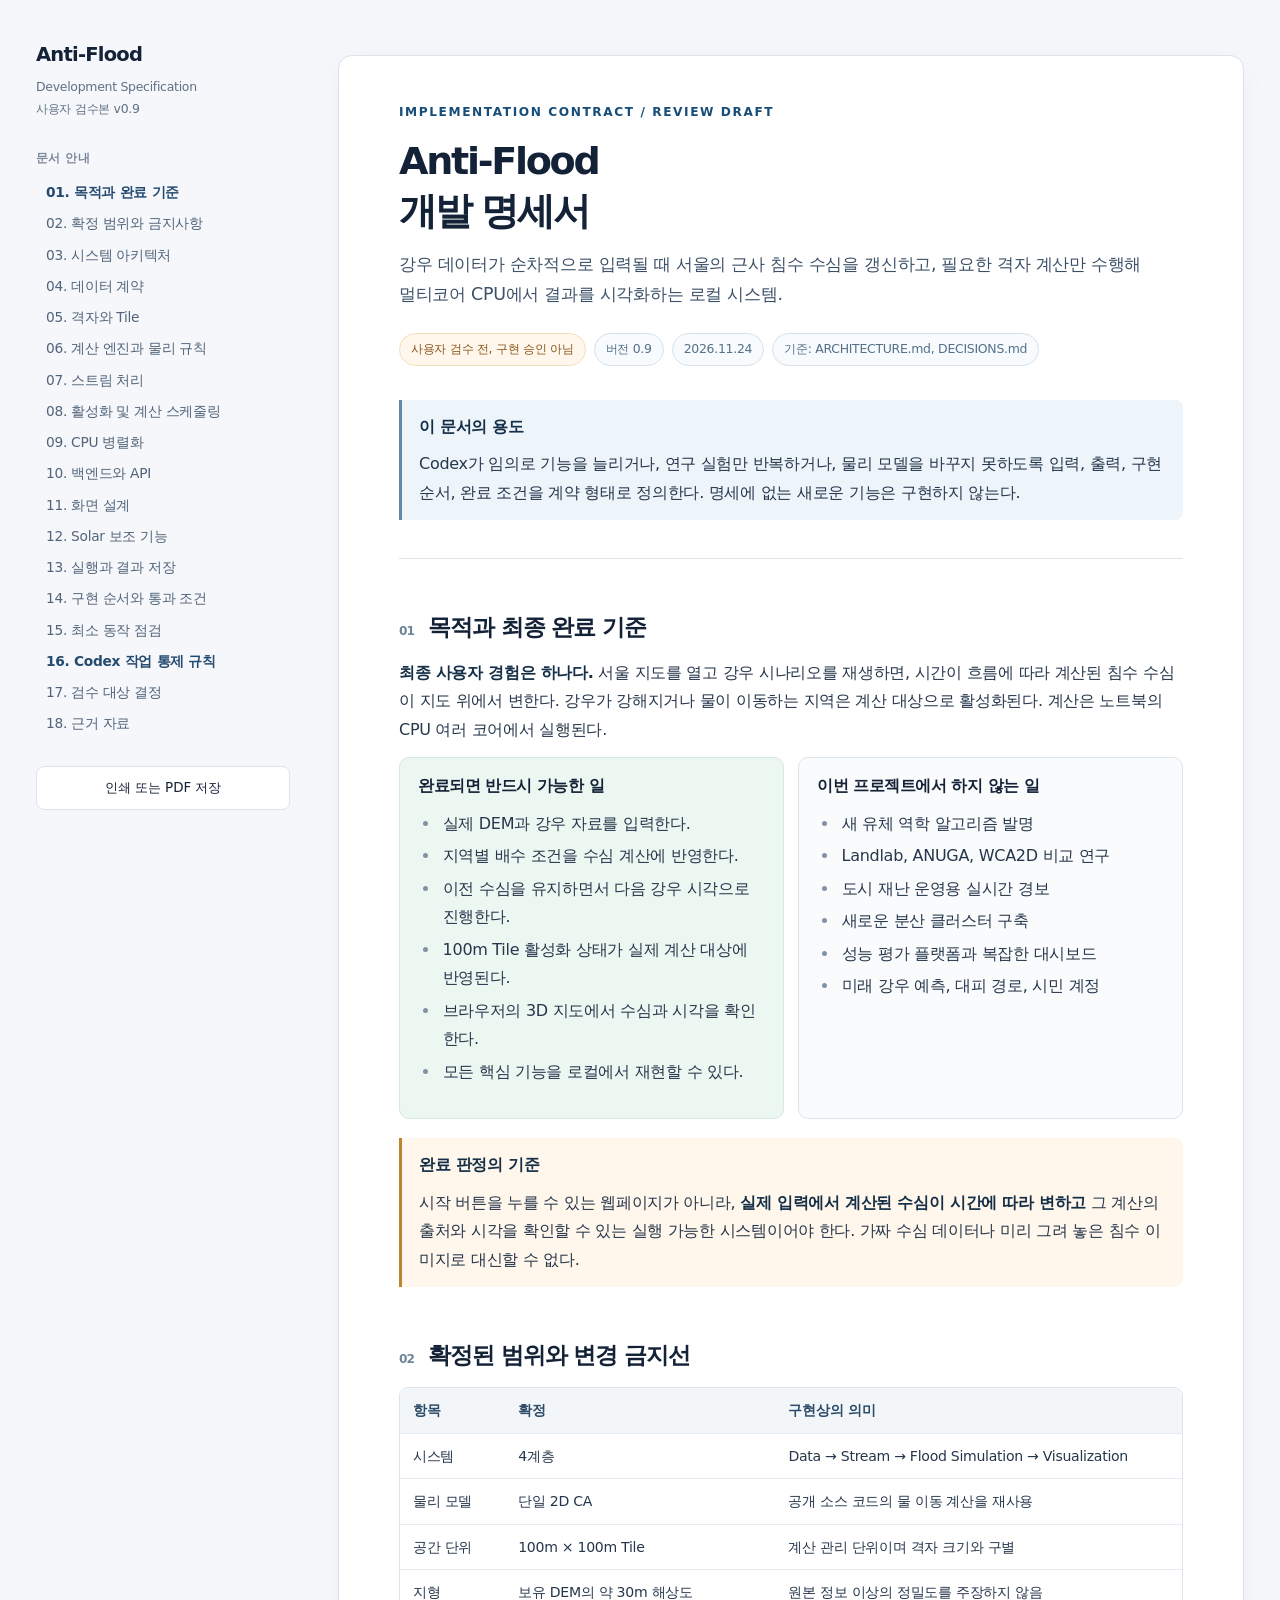
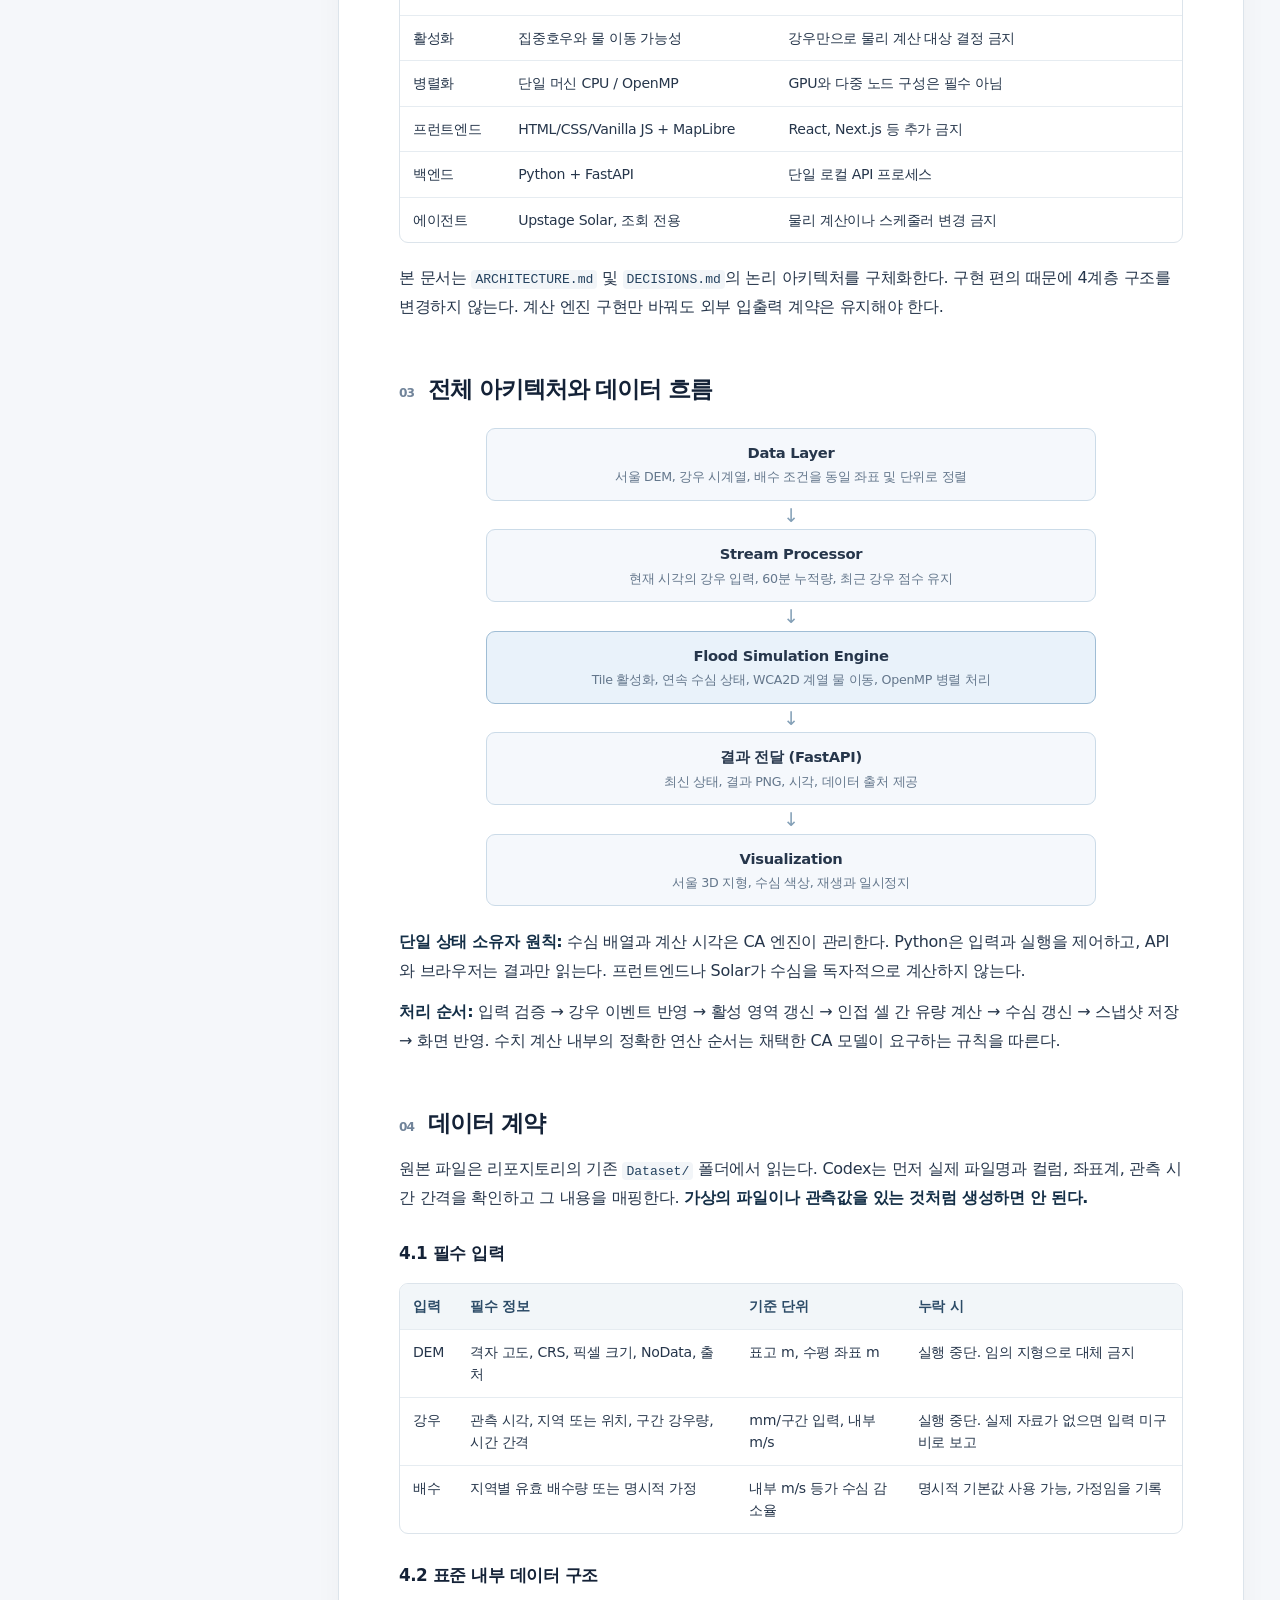
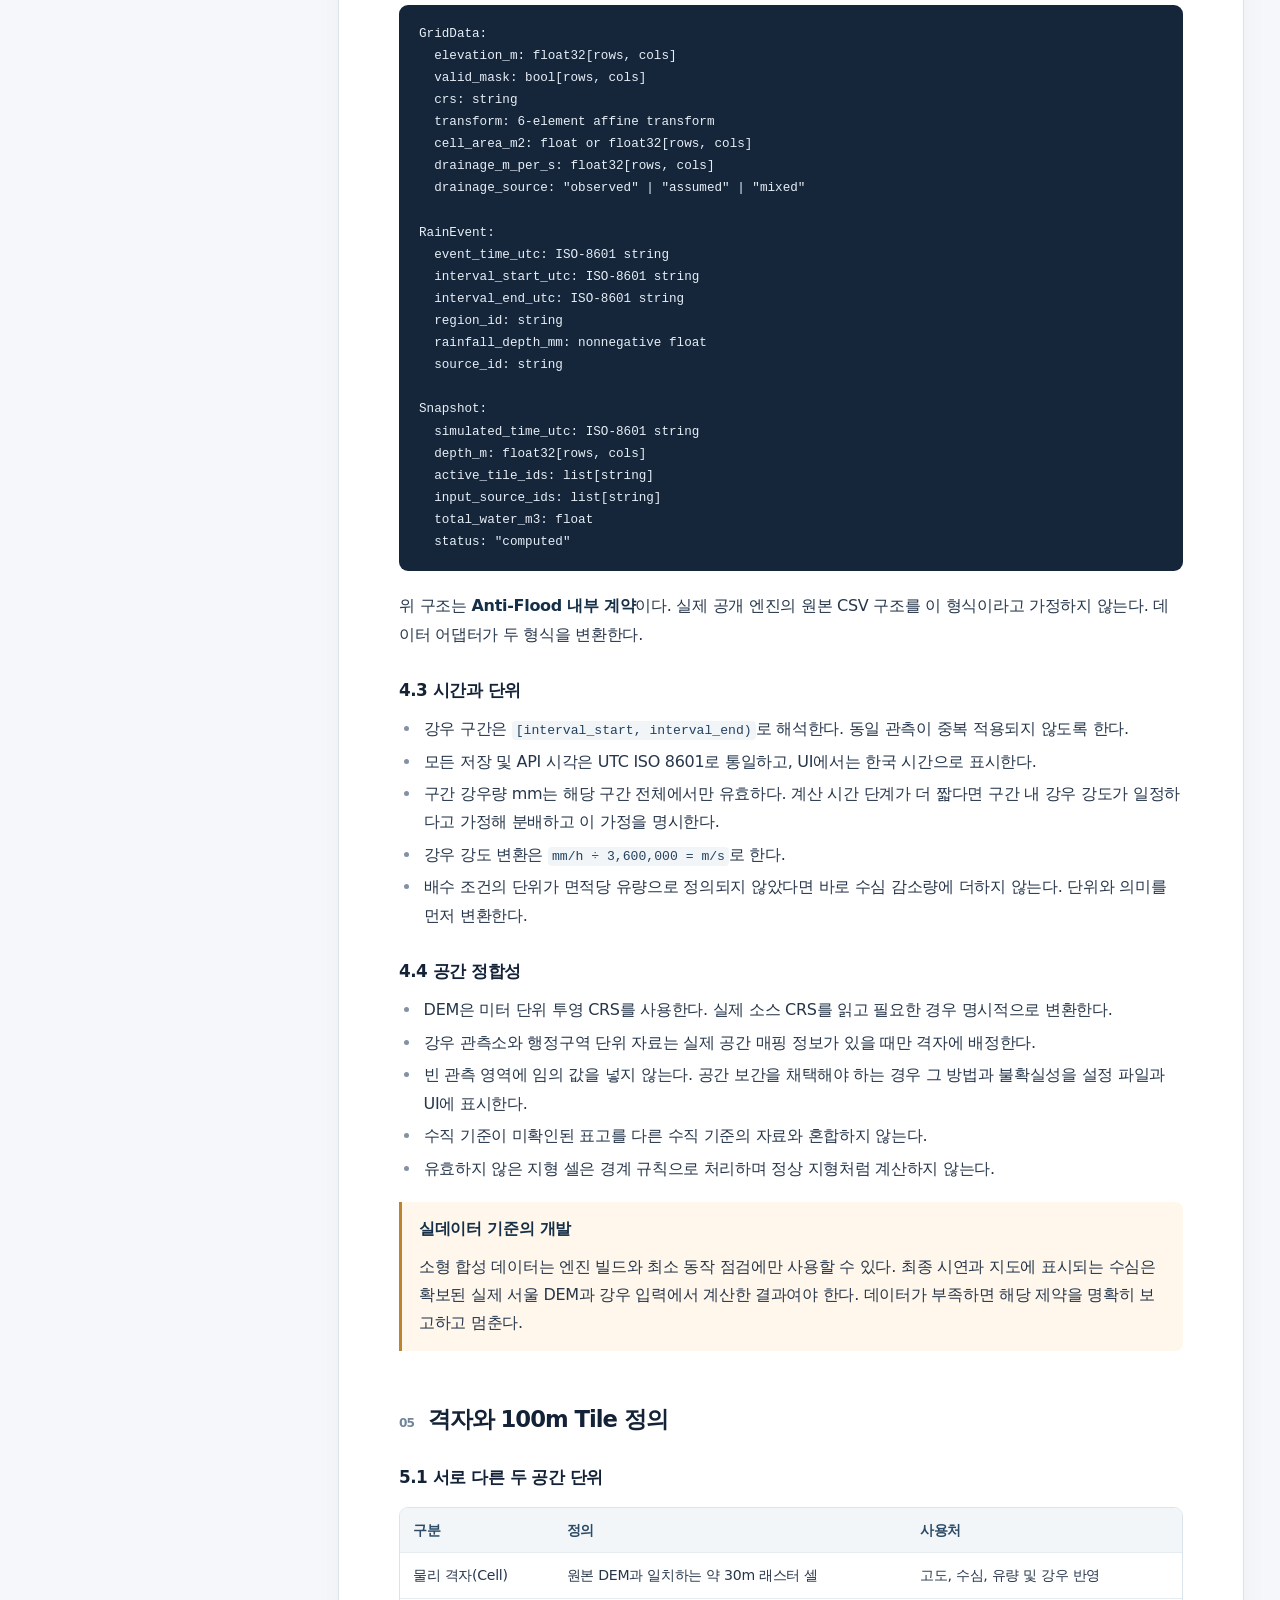
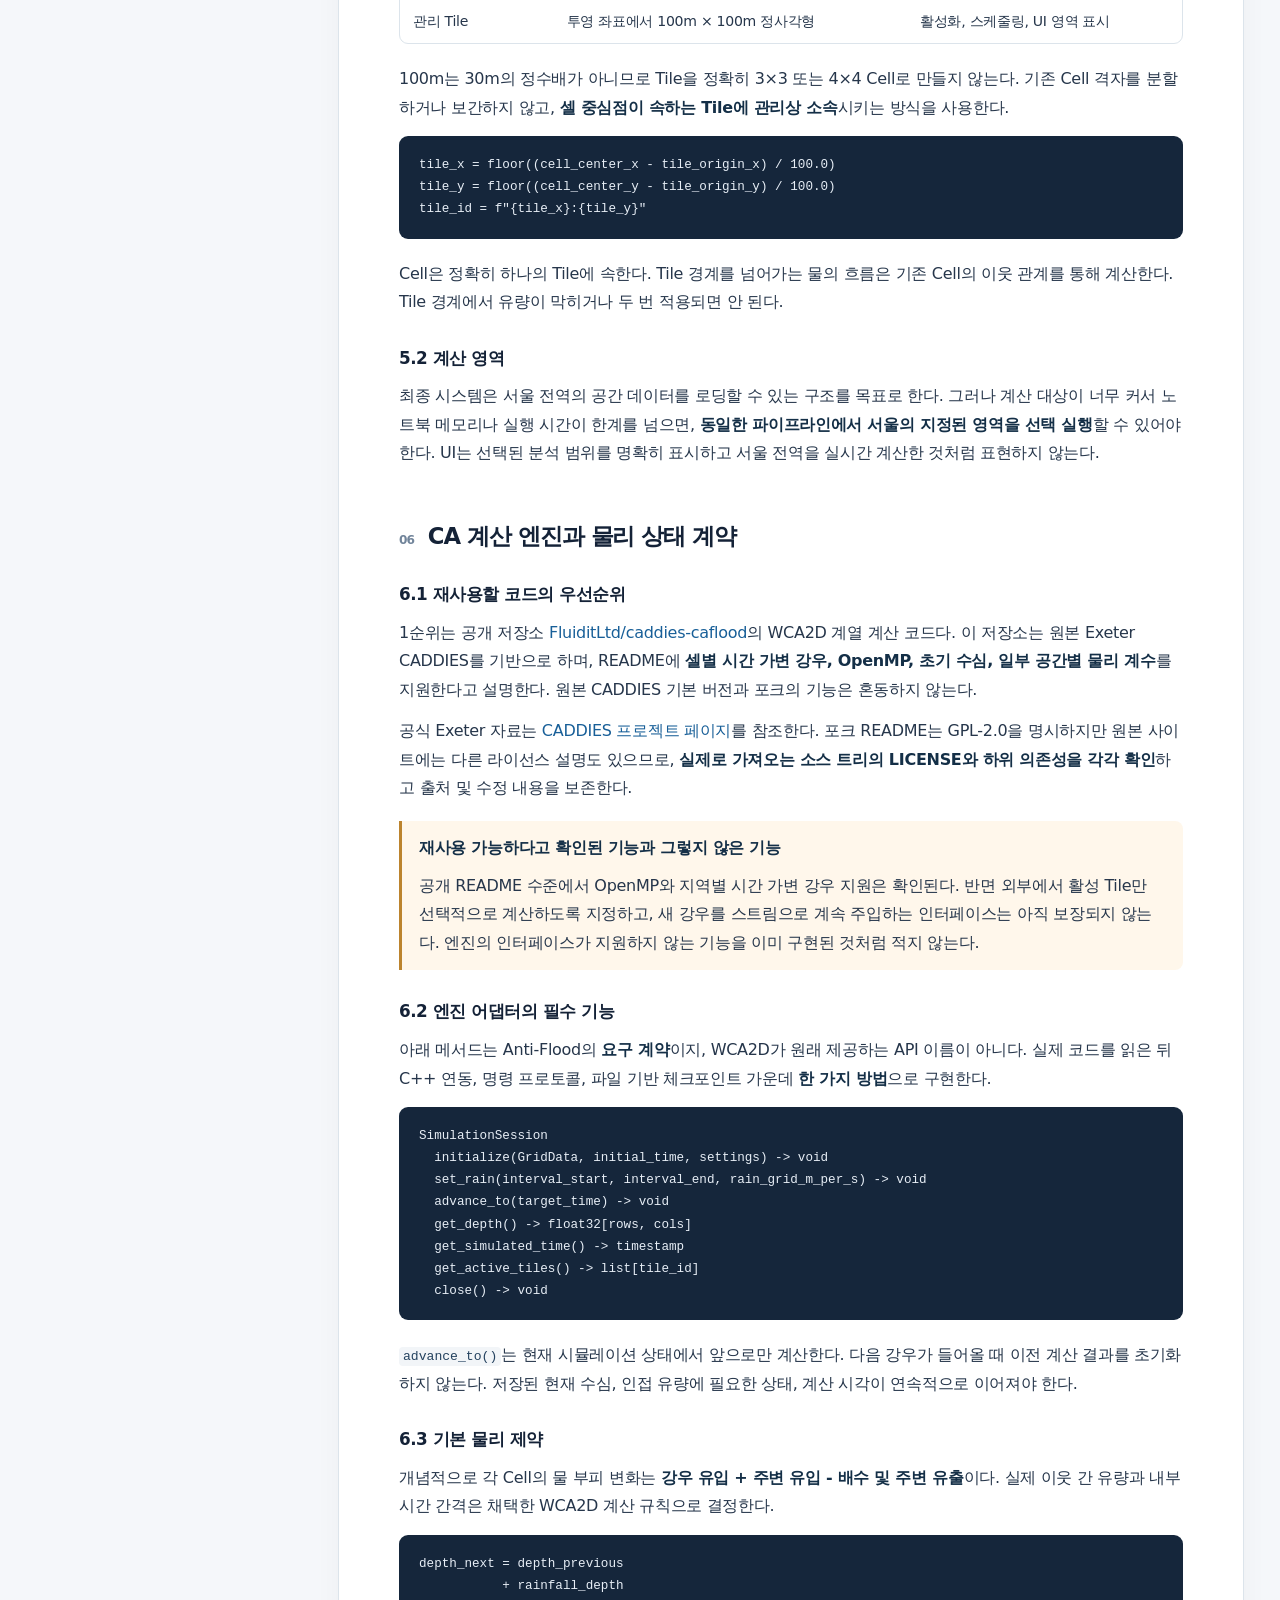
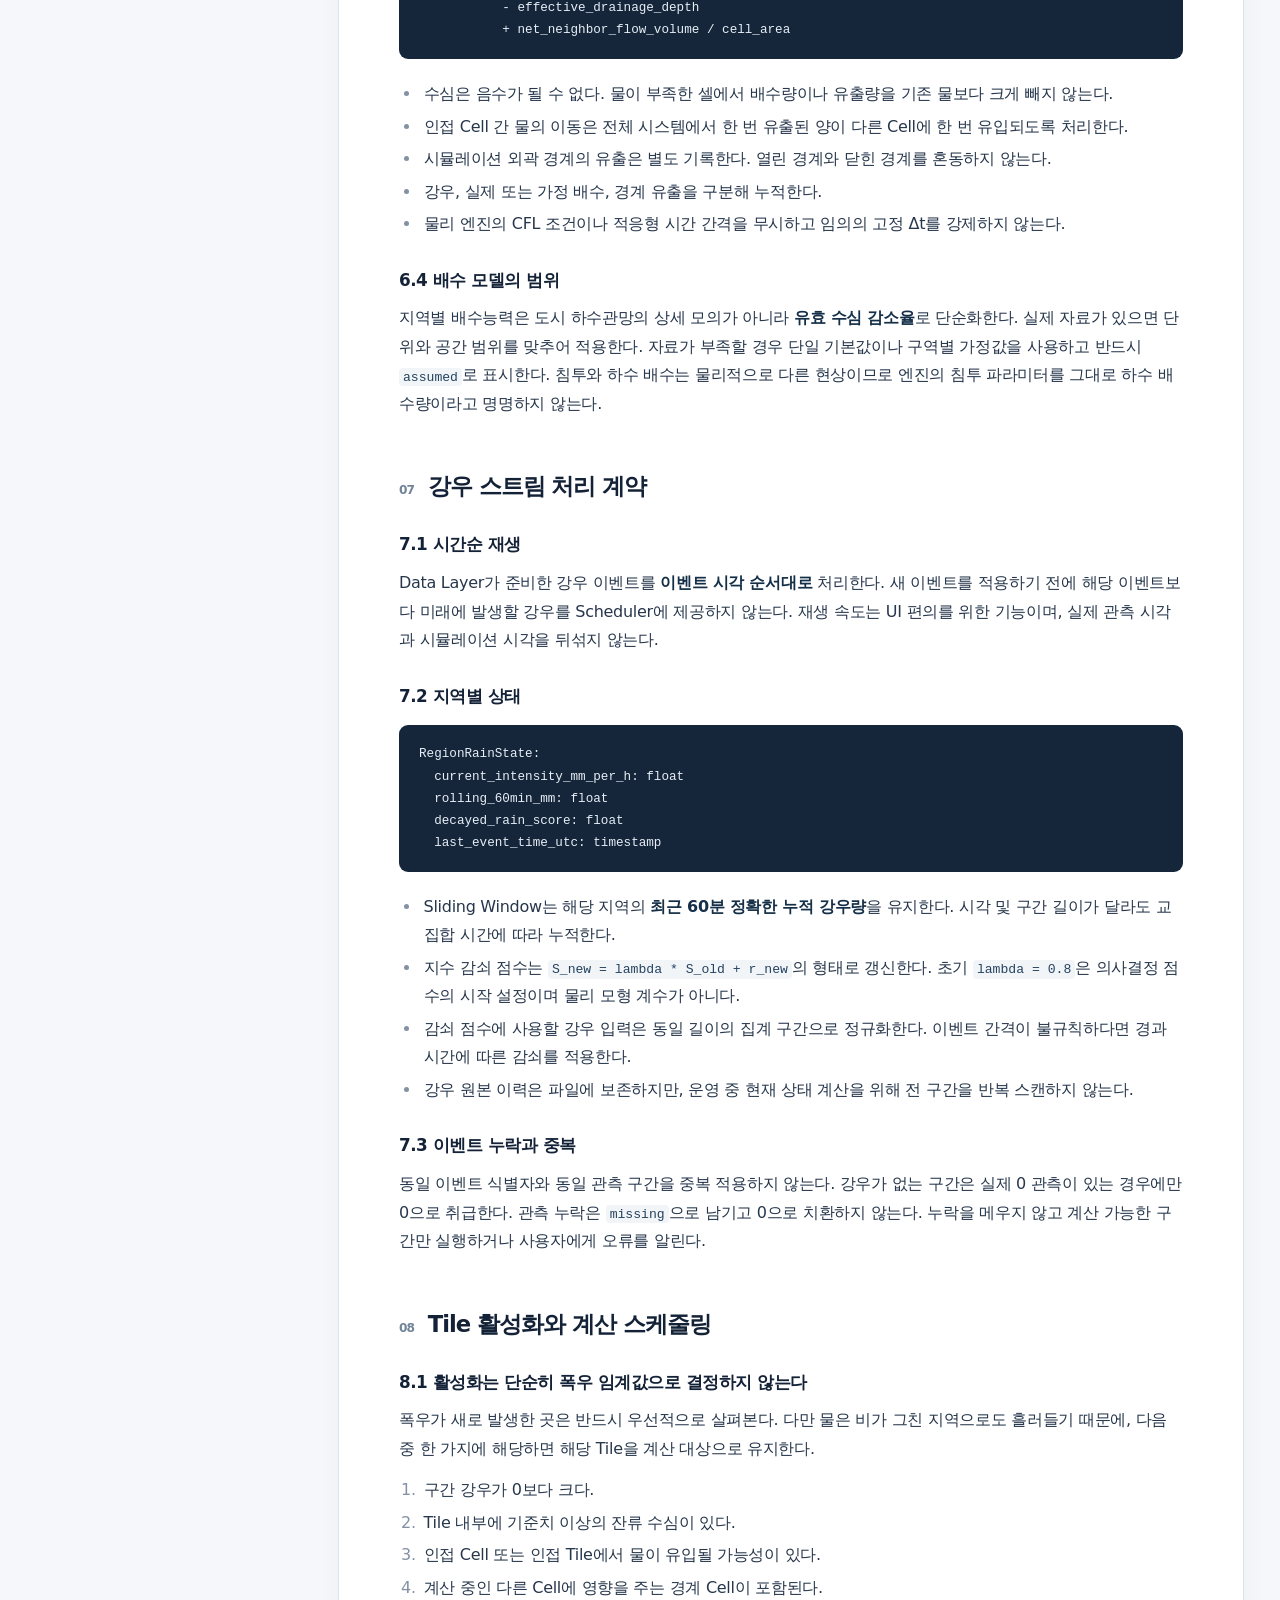
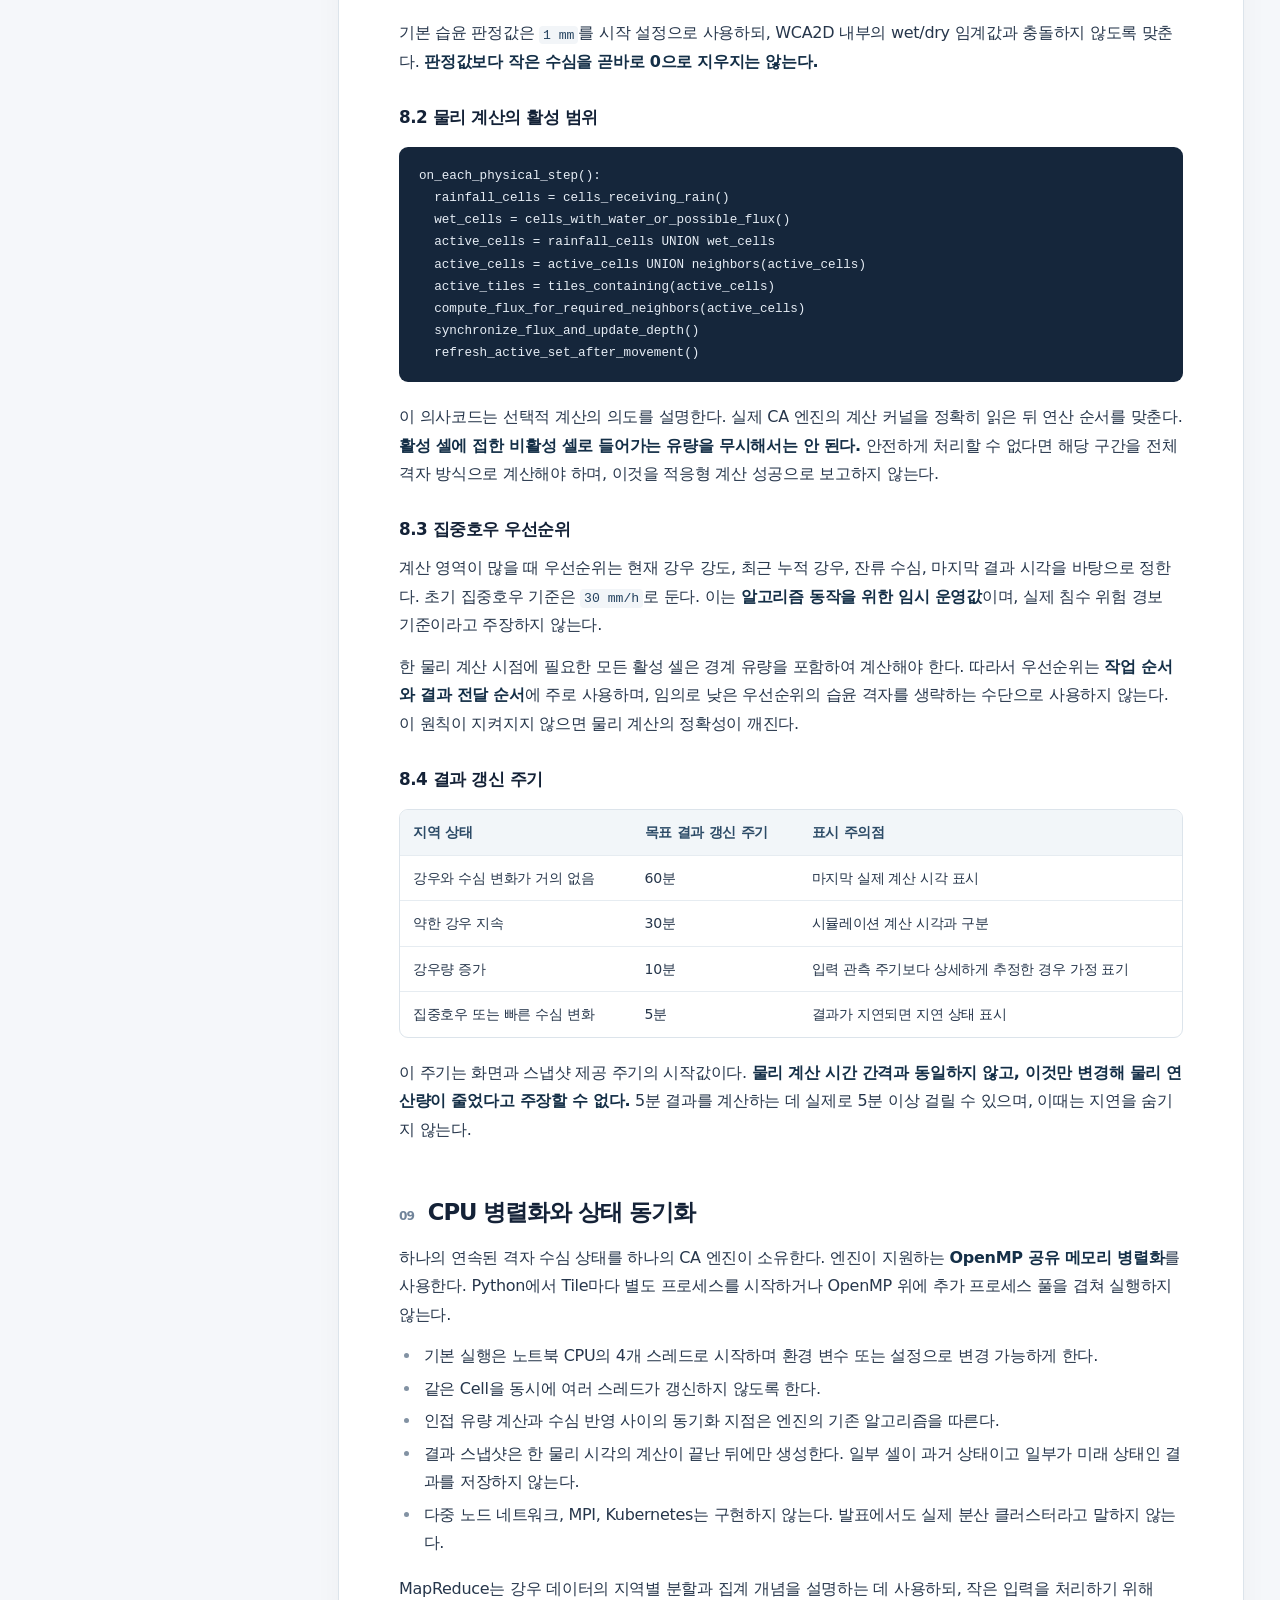
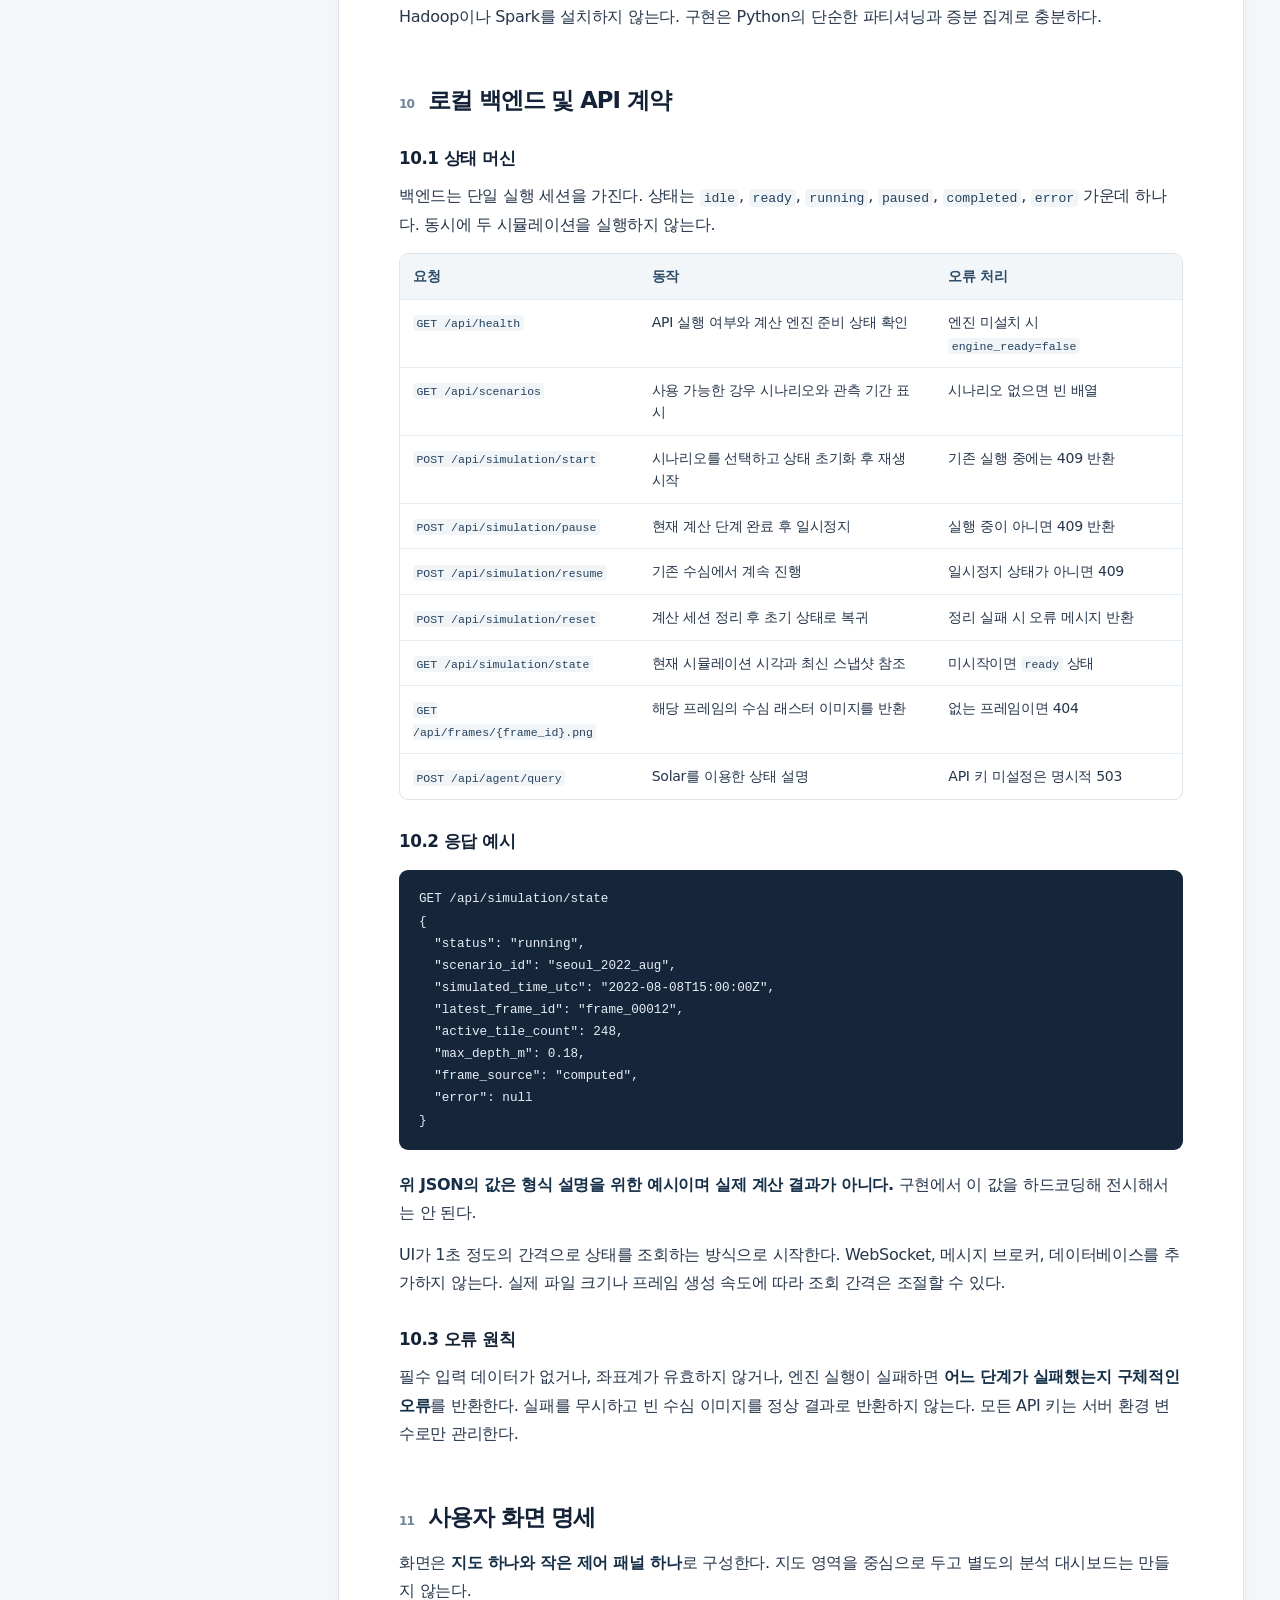
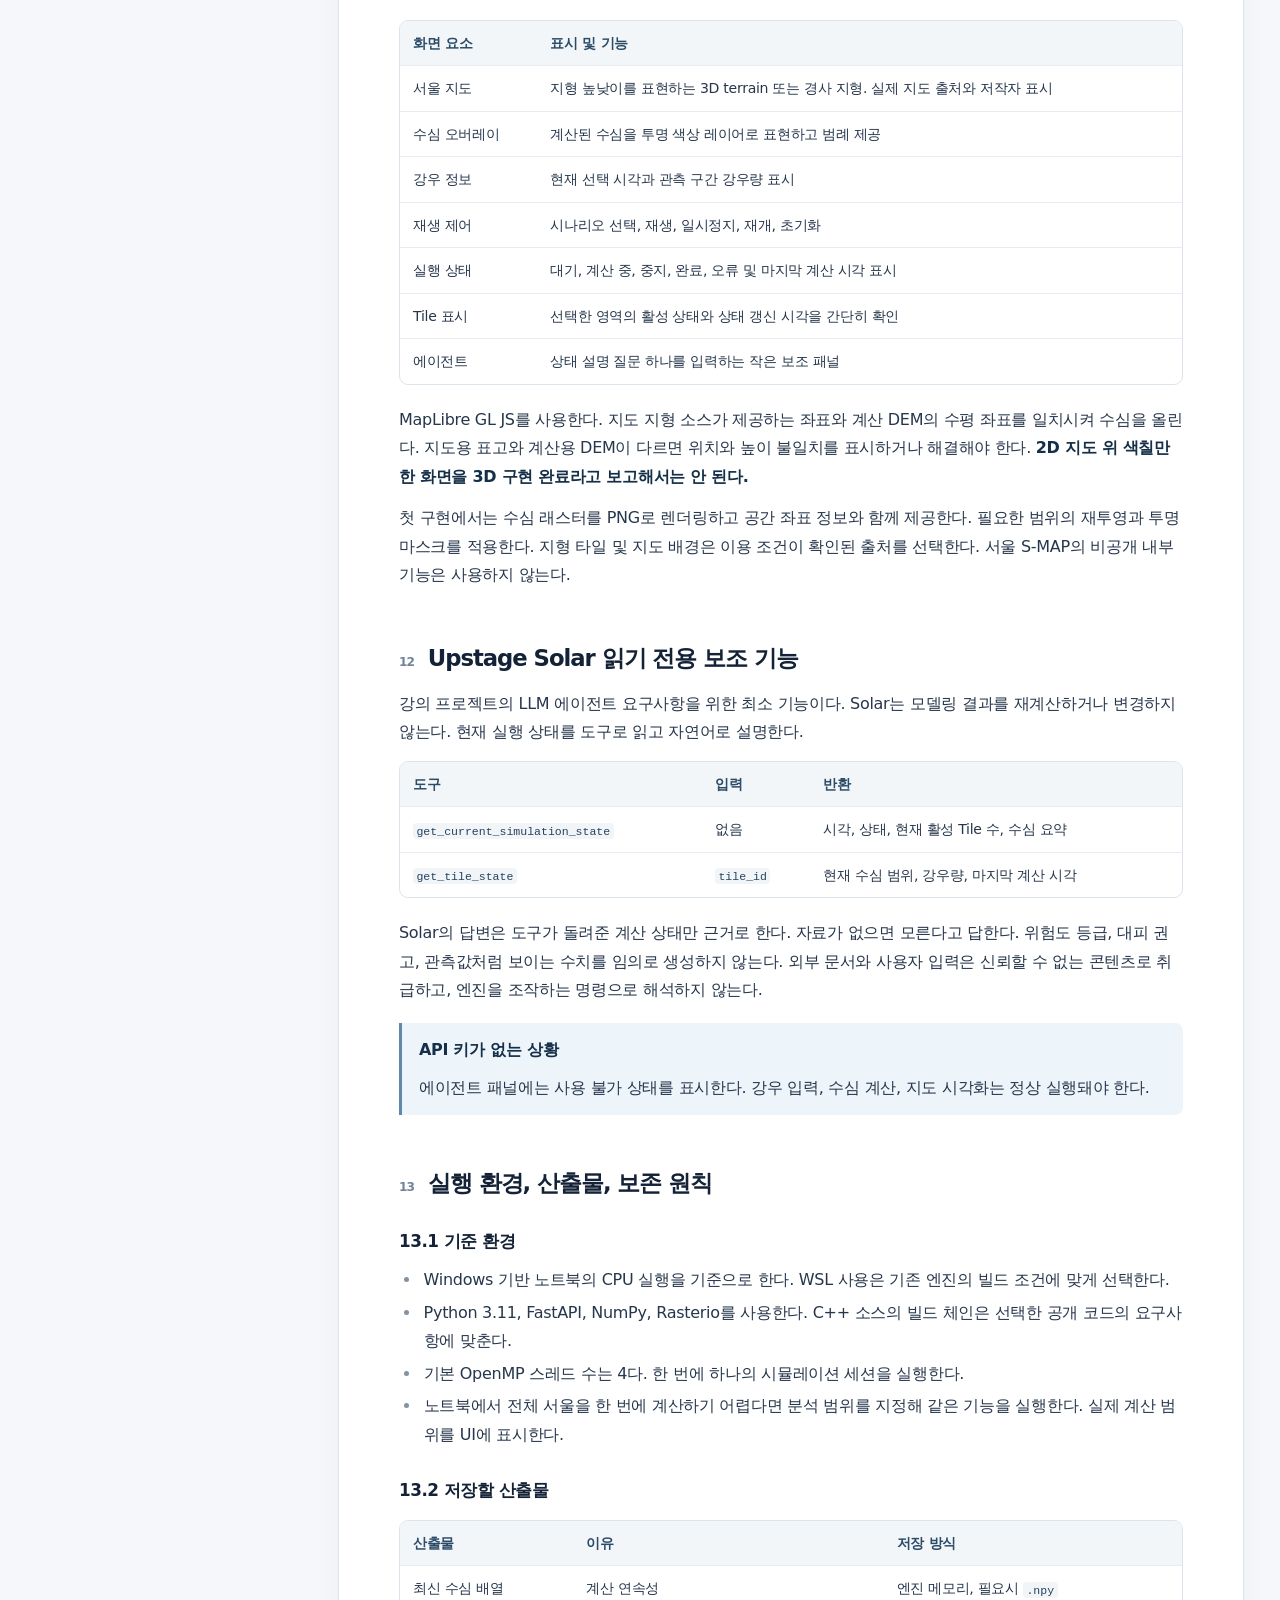
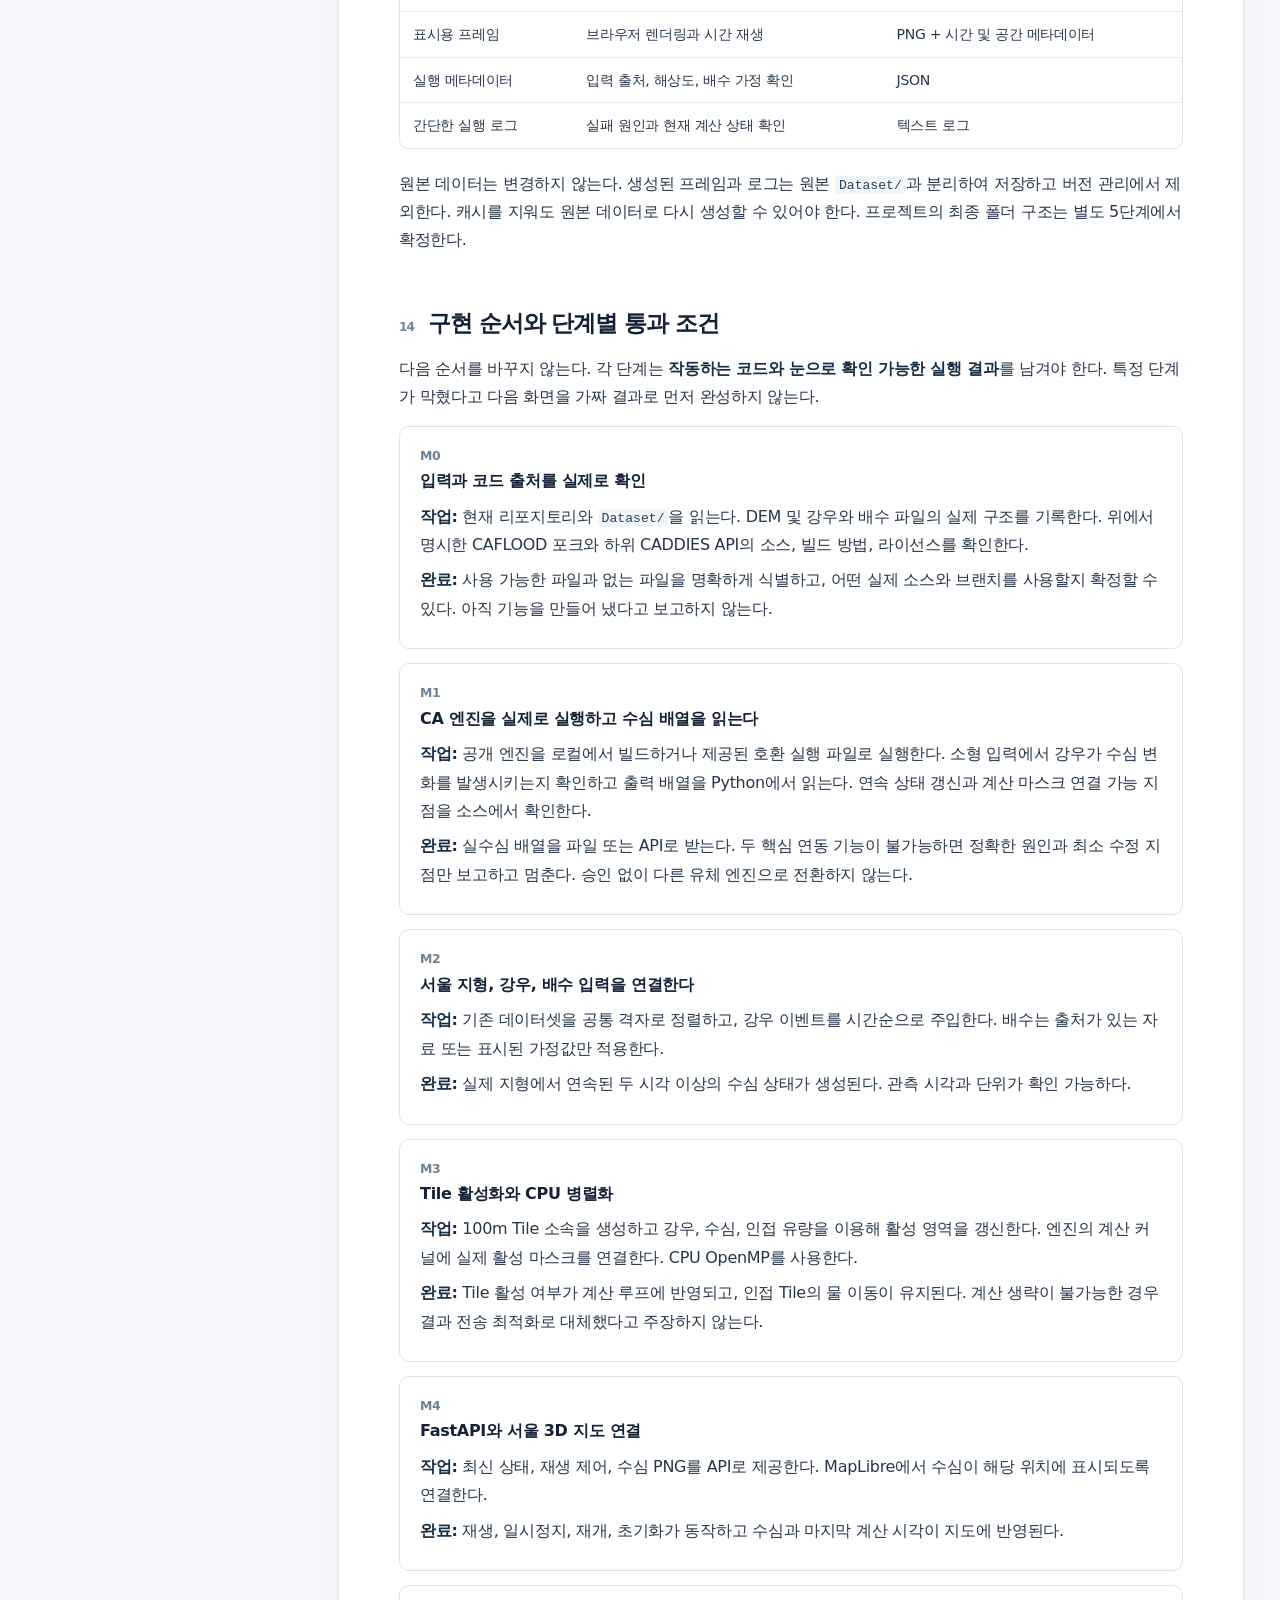
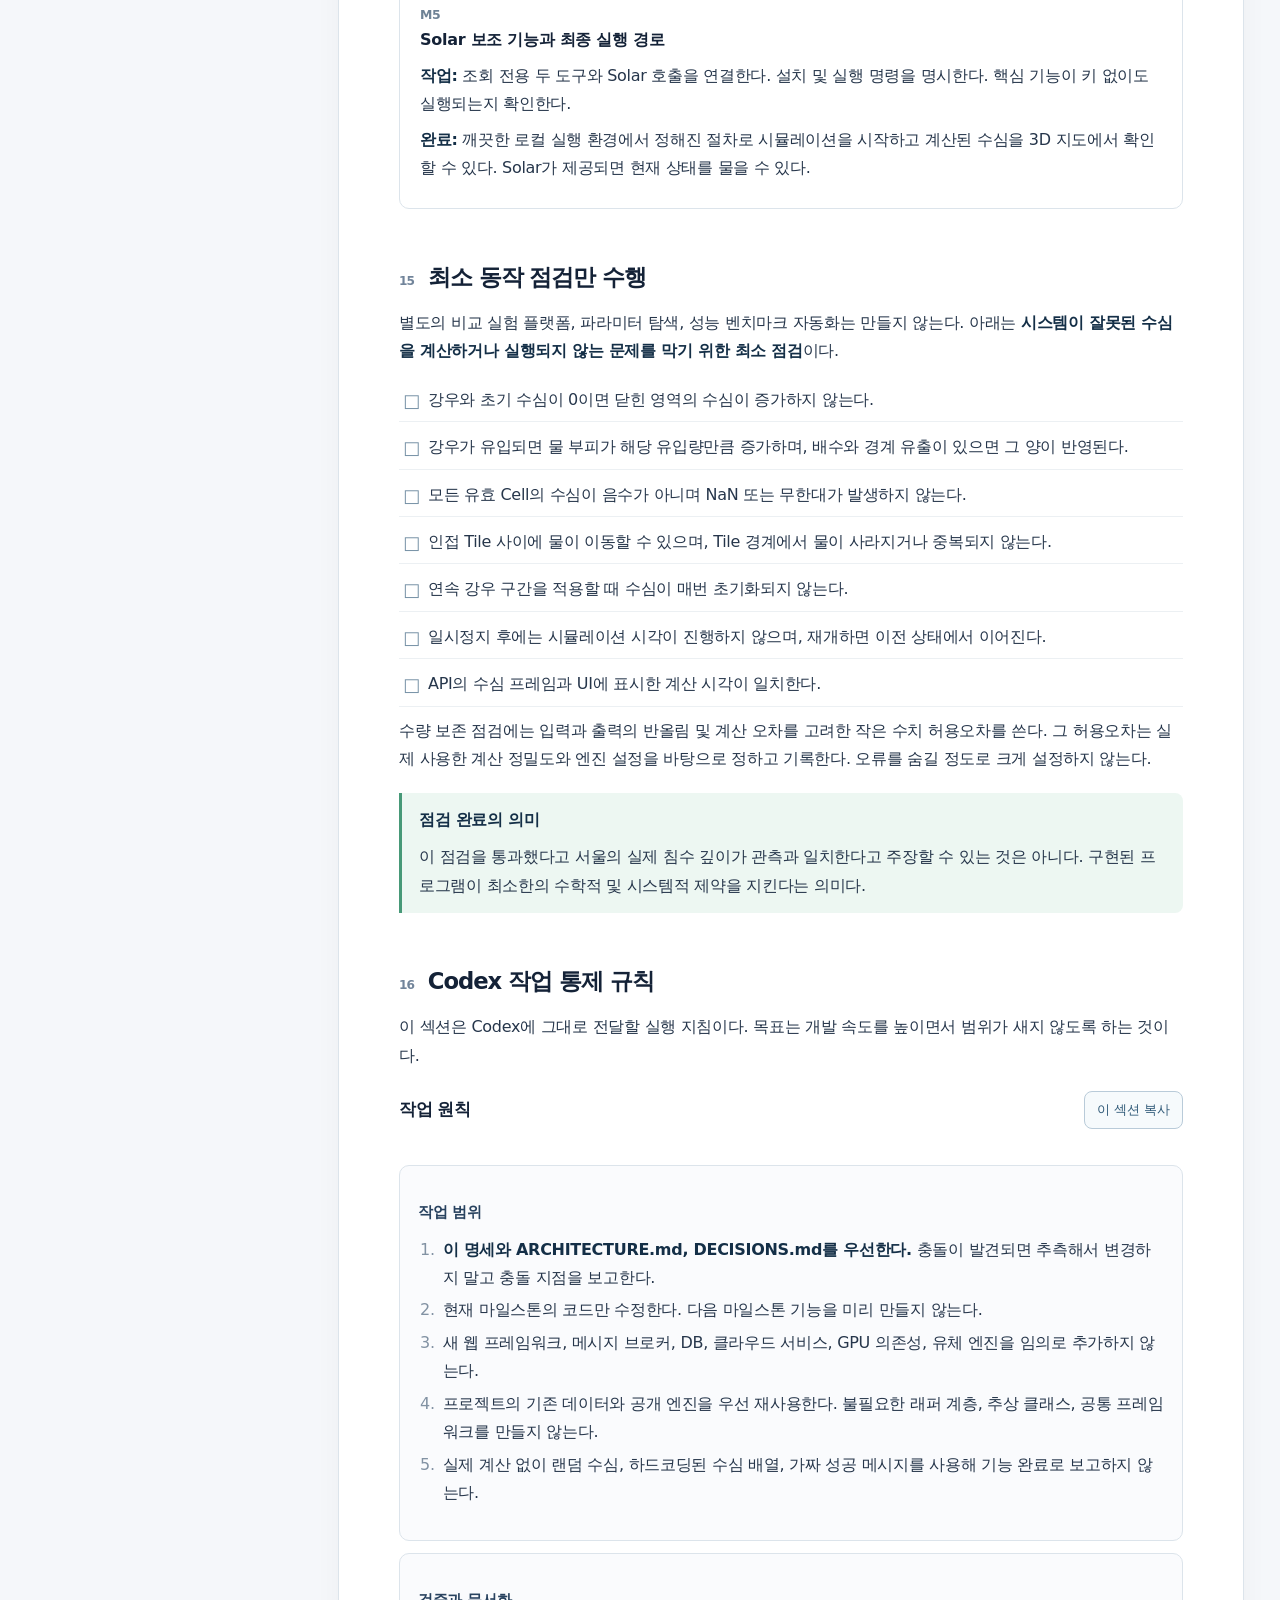
==== docs/DEVELOPMENT_SPEC.html @ 53a9034d "Set up Anti-Flood repository structure" ====
<!doctype html>
<html lang="ko">
<head>
<meta charset="utf-8">
<meta name="viewport" content="width=device-width, initial-scale=1">
<meta name="color-scheme" content="light">
<title>Anti-Flood 개발 명세서 | 사용자 검수본</title>
<style>
:root{--ink:#142237;--text:#26364b;--sub:#607085;--line:#dce4eb;--paper:#fff;--bg:#f5f7fa;--blue:#174d79;--blue-soft:#edf4fa;--orange:#9b5b19;--orange-soft:#fff7eb;--green:#227458;--green-soft:#edf7f2;--mono:ui-monospace,SFMono-Regular,Consolas,monospace;--sans:system-ui,-apple-system,"Pretendard","Noto Sans KR","Malgun Gothic",sans-serif}
*{box-sizing:border-box}html{scroll-behavior:smooth}body{margin:0;color:var(--text);background:var(--bg);font-family:var(--sans);line-height:1.78;letter-spacing:-.018em} a{color:#185f98;text-decoration:none}a:hover{text-decoration:underline}button{font:inherit} .layout{max-width:1440px;margin:auto;display:grid;grid-template-columns:254px minmax(0,1fr);gap:48px;padding:0 36px 96px}.side{position:sticky;top:0;align-self:start;height:100vh;overflow:auto;padding:38px 0 20px}.brand{font-weight:850;letter-spacing:-.04em;font-size:1.22rem;color:var(--ink)}.side-sub{color:var(--sub);font-size:.78rem;margin:3px 0 28px}.nav-caption{font-size:.73rem;font-weight:800;color:#7a8798;margin:20px 0 8px;letter-spacing:.035em}.nav a{display:block;color:#52647a;padding:6px 10px;border-radius:7px;font-size:.86rem;line-height:1.4}.nav a:hover{background:#eaf0f6;color:#173c60;text-decoration:none}.nav a.important{font-weight:750;color:#254b70}.print-btn{margin-top:26px;width:100%;border:1px solid var(--line);background:white;color:var(--ink);padding:9px;border-radius:8px;cursor:pointer;font-size:.84rem}.main{min-width:0;padding-top:55px}.doc{background:var(--paper);border:1px solid var(--line);border-radius:14px;box-shadow:0 5px 28px rgba(21,37,56,.035);padding:46px 60px 70px}.eyebrow{color:var(--blue);font-size:.76rem;letter-spacing:.13em;font-weight:900;text-transform:uppercase}.hero h1{color:var(--ink);font-size:2.38rem;letter-spacing:-.06em;line-height:1.32;margin:12px 0 14px;font-weight:850}.hero .lead{font-size:1.09rem;line-height:1.7;max-width:750px;color:#3c5067;margin:0 0 22px}.meta{display:flex;flex-wrap:wrap;gap:8px;margin:24px 0 34px}.pill{font-size:.78rem;border:1px solid #d5e1eb;border-radius:999px;padding:4px 11px;background:#f8fbfd;color:#557088}.pill.warn{background:var(--orange-soft);color:#8b551d;border-color:#f3dfbd}.separator{height:1px;background:var(--line);margin:38px 0} section{scroll-margin-top:28px;margin-top:52px}h2{font-size:1.42rem;color:var(--ink);letter-spacing:-.045em;line-height:1.45;margin:0 0 15px}h3{font-size:1.05rem;color:var(--ink);margin:27px 0 9px;letter-spacing:-.028em}h4{font-size:.95rem;color:#28425f;margin:18px 0 8px}p{margin:9px 0 13px}strong{color:#142f47}ul,ol{padding-left:1.35rem;margin:9px 0 17px}li{padding-left:3px;margin:4px 0}li::marker{color:#8292a3}.scope{display:grid;grid-template-columns:repeat(2,minmax(0,1fr));gap:14px}.panel{background:#fafbfd;border:1px solid var(--line);border-radius:10px;padding:15px 18px}.panel h3{margin:0 0 8px;font-size:.97rem}.panel p:last-child{margin-bottom:0}.panel.good{background:var(--green-soft);border-color:#d4e9df}.panel.no{background:#fafbfd}.num{font-size:.76rem;color:#71849a;font-weight:800;margin-right:7px}.callout{border-left:3px solid #5f88a9;background:var(--blue-soft);padding:13px 17px;border-radius:0 8px 8px 0;margin:19px 0}.callout.warning{border-left-color:#bc842e;background:var(--orange-soft)}.callout.success{border-left-color:#479978;background:var(--green-soft)}.callout p:last-child{margin-bottom:0}.diagram{display:flex;flex-direction:column;align-items:center;gap:4px;margin:22px 0}.diagram .box{width:min(100%,610px);border:1px solid #cbdbe8;border-radius:9px;padding:11px 18px;text-align:center;background:#f5f8fc}.diagram .box.emph{background:#e9f2fa;border-color:#9fbdd5}.diagram .box b{display:block;font-size:.92rem}.diagram .box small{display:block;font-size:.79rem;color:#64778c}.diagram .arrow{color:#84a0b7;font-size:1.18rem;line-height:1.1}.table-wrap{overflow-x:auto;border:1px solid var(--line);border-radius:9px;margin:14px 0 21px}table{border-collapse:collapse;width:100%;min-width:550px;font-size:.88rem;line-height:1.6}th,td{padding:11px 13px;text-align:left;vertical-align:top;border-bottom:1px solid #e6ecf1}th{background:#f2f6f9;color:#2c4b67;font-weight:750;white-space:nowrap}tr:last-child td{border-bottom:none}.mono,code,pre{font-family:var(--mono);letter-spacing:0}code{font-size:.82em;background:#f2f5f8;padding:.13em .3em;border-radius:4px;color:#24425f}pre{font-size:.79rem;background:#15263b;color:#e7eef6;overflow:auto;border-radius:9px;padding:18px 20px;line-height:1.75;margin:14px 0 21px}pre code{font-size:inherit;background:transparent;color:inherit;padding:0}.small{font-size:.82rem;color:var(--sub)}.kicker{font-size:.8rem;font-weight:800;color:#356589;margin-top:29px}.checklist{list-style:none;padding:0;margin:10px 0}.checklist li{padding:7px 0 7px 29px;position:relative;border-bottom:1px solid #ecf0f3}.checklist li:before{content:'□';position:absolute;left:4px;top:6px;color:#7691a6;font-size:1.12rem}.stage{border:1px solid var(--line);border-radius:10px;padding:18px 20px;margin:14px 0}.stage .stage-name{font-weight:850;color:var(--ink)}.stage .stage-tag{color:#6e8295;font-size:.78rem;font-weight:800}.stage p{margin:7px 0}.tag{display:inline-block;font-size:.74rem;padding:1px 7px;border-radius:5px;background:#eff4f8;color:#51738d;font-weight:700;margin:0 4px 2px 0}.footnotes a{word-break:break-all}.footer{margin-top:60px;padding-top:20px;border-top:1px solid var(--line);font-size:.78rem;color:#74849a}.nowrap{white-space:nowrap}.copy-btn{border:1px solid #b9cbd9;background:#f6fafc;color:#305a78;border-radius:8px;padding:7px 12px;font-size:.8rem;cursor:pointer}.copy-btn:hover{background:#eaf4fb}.copy-status{font-size:.75rem;color:#4b806a;margin-left:8px}.top-row{display:flex;justify-content:space-between;gap:12px;align-items:center;flex-wrap:wrap} .short{max-width:680px}
@media(max-width:1020px){.layout{grid-template-columns:1fr;gap:0;padding:0 18px 50px}.side{height:auto;position:static;padding:22px 0 5px}.nav,.nav-caption,.side-sub,.print-btn{display:none}.main{padding-top:12px}.doc{padding:32px 26px}.hero h1{font-size:1.85rem}}
@media(max-width:600px){.doc{padding:27px 18px;border-radius:8px}.scope{grid-template-columns:1fr}.hero h1{font-size:1.63rem}.hero .lead{font-size:.98rem}table{font-size:.8rem}th,td{padding:8px 10px}}
@media print{@page{size:A4;margin:14mm}body{background:white;font-size:9.5pt}.layout{display:block;padding:0}.side{display:none}.main{padding:0}.doc{padding:0;border:none;box-shadow:none}.hero h1{font-size:22pt}section{break-inside:auto;margin-top:26px;page-break-before:auto}.stage,.panel,.callout,.diagram{break-inside:avoid}pre{white-space:pre-wrap;word-break:break-word;background:#f5f6f8!important;color:#1a2c40!important;border:1px solid #dbe4ea}a{color:#1c547e}}
</style>
</head>
<body>
<div class="layout">
<aside class="side">
 <div class="brand">Anti-Flood</div><div class="side-sub">Development Specification<br>사용자 검수본 v0.9</div>
 <div class="nav-caption">문서 안내</div>
 <nav class="nav" aria-label="문서 목차">
  <a href="#summary" class="important">01. 목적과 완료 기준</a>
  <a href="#boundary">02. 확정 범위와 금지사항</a>
  <a href="#architecture">03. 시스템 아키텍처</a>
  <a href="#data">04. 데이터 계약</a>
  <a href="#space">05. 격자와 Tile</a>
  <a href="#engine">06. 계산 엔진과 물리 규칙</a>
  <a href="#stream">07. 스트림 처리</a>
  <a href="#scheduler">08. 활성화 및 계산 스케줄링</a>
  <a href="#parallel">09. CPU 병렬화</a>
  <a href="#backend">10. 백엔드와 API</a>
  <a href="#frontend">11. 화면 설계</a>
  <a href="#solar">12. Solar 보조 기능</a>
  <a href="#run">13. 실행과 결과 저장</a>
  <a href="#steps">14. 구현 순서와 통과 조건</a>
  <a href="#checks">15. 최소 동작 점검</a>
  <a href="#codex" class="important">16. Codex 작업 통제 규칙</a>
  <a href="#open">17. 검수 대상 결정</a>
  <a href="#sources">18. 근거 자료</a>
 </nav>
 <button class="print-btn" onclick="window.print()">인쇄 또는 PDF 저장</button>
</aside>
<main class="main"><article class="doc">
<header class="hero">
 <div class="eyebrow">Implementation contract / Review draft</div>
 <h1>Anti-Flood<br>개발 명세서</h1>
 <p class="lead">강우 데이터가 순차적으로 입력될 때 서울의 근사 침수 수심을 갱신하고, 필요한 격자 계산만 수행해 멀티코어 CPU에서 결과를 시각화하는 로컬 시스템.</p>
 <div class="meta"><span class="pill warn">사용자 검수 전, 구현 승인 아님</span><span class="pill">버전 0.9</span><span class="pill">2026.11.24</span><span class="pill">기준: ARCHITECTURE.md, DECISIONS.md</span></div>
 <div class="callout"><strong>이 문서의 용도</strong><p>Codex가 임의로 기능을 늘리거나, 연구 실험만 반복하거나, 물리 모델을 바꾸지 못하도록 입력, 출력, 구현 순서, 완료 조건을 계약 형태로 정의한다. 명세에 없는 새로운 기능은 구현하지 않는다.</p></div>
</header>
<div class="separator"></div>
<section id="summary">
 <h2><span class="num">01</span> 목적과 최종 완료 기준</h2>
 <p><strong>최종 사용자 경험은 하나다.</strong> 서울 지도를 열고 강우 시나리오를 재생하면, 시간이 흐름에 따라 계산된 침수 수심이 지도 위에서 변한다. 강우가 강해지거나 물이 이동하는 지역은 계산 대상으로 활성화된다. 계산은 노트북의 CPU 여러 코어에서 실행된다.</p>
 <div class="scope"><div class="panel good"><h3>완료되면 반드시 가능한 일</h3><ul><li>실제 DEM과 강우 자료를 입력한다.</li><li>지역별 배수 조건을 수심 계산에 반영한다.</li><li>이전 수심을 유지하면서 다음 강우 시각으로 진행한다.</li><li>100m Tile 활성화 상태가 실제 계산 대상에 반영된다.</li><li>브라우저의 3D 지도에서 수심과 시각을 확인한다.</li><li>모든 핵심 기능을 로컬에서 재현할 수 있다.</li></ul></div><div class="panel no"><h3>이번 프로젝트에서 하지 않는 일</h3><ul><li>새 유체 역학 알고리즘 발명</li><li>Landlab, ANUGA, WCA2D 비교 연구</li><li>도시 재난 운영용 실시간 경보</li><li>새로운 분산 클러스터 구축</li><li>성능 평가 플랫폼과 복잡한 대시보드</li><li>미래 강우 예측, 대피 경로, 시민 계정</li></ul></div></div>
 <div class="callout warning"><strong>완료 판정의 기준</strong><p>시작 버튼을 누를 수 있는 웹페이지가 아니라, <strong>실제 입력에서 계산된 수심이 시간에 따라 변하고</strong> 그 계산의 출처와 시각을 확인할 수 있는 실행 가능한 시스템이어야 한다. 가짜 수심 데이터나 미리 그려 놓은 침수 이미지로 대신할 수 없다.</p></div>
</section>
<section id="boundary">
 <h2><span class="num">02</span> 확정된 범위와 변경 금지선</h2>
 <div class="table-wrap"><table><thead><tr><th>항목</th><th>확정</th><th>구현상의 의미</th></tr></thead><tbody>
 <tr><td>시스템</td><td>4계층</td><td>Data → Stream → Flood Simulation → Visualization</td></tr>
 <tr><td>물리 모델</td><td>단일 2D CA</td><td>공개 소스 코드의 물 이동 계산을 재사용</td></tr>
 <tr><td>공간 단위</td><td>100m × 100m Tile</td><td>계산 관리 단위이며 격자 크기와 구별</td></tr>
 <tr><td>지형</td><td>보유 DEM의 약 30m 해상도</td><td>원본 정보 이상의 정밀도를 주장하지 않음</td></tr>
 <tr><td>활성화</td><td>집중호우와 물 이동 가능성</td><td>강우만으로 물리 계산 대상 결정 금지</td></tr>
 <tr><td>병렬화</td><td>단일 머신 CPU / OpenMP</td><td>GPU와 다중 노드 구성은 필수 아님</td></tr>
 <tr><td>프런트엔드</td><td>HTML/CSS/Vanilla JS + MapLibre</td><td>React, Next.js 등 추가 금지</td></tr>
 <tr><td>백엔드</td><td>Python + FastAPI</td><td>단일 로컬 API 프로세스</td></tr>
 <tr><td>에이전트</td><td>Upstage Solar, 조회 전용</td><td>물리 계산이나 스케줄러 변경 금지</td></tr>
 </tbody></table></div>
 <p>본 문서는 <code>ARCHITECTURE.md</code> 및 <code>DECISIONS.md</code>의 논리 아키텍처를 구체화한다. 구현 편의 때문에 4계층 구조를 변경하지 않는다. 계산 엔진 구현만 바꿔도 외부 입출력 계약은 유지해야 한다.</p>
</section>
<section id="architecture">
 <h2><span class="num">03</span> 전체 아키텍처와 데이터 흐름</h2>
 <div class="diagram" aria-label="데이터 계층부터 시각화까지의 처리 흐름">
  <div class="box"><b>Data Layer</b><small>서울 DEM, 강우 시계열, 배수 조건을 동일 좌표 및 단위로 정렬</small></div><div class="arrow">↓</div>
  <div class="box"><b>Stream Processor</b><small>현재 시각의 강우 입력, 60분 누적량, 최근 강우 점수 유지</small></div><div class="arrow">↓</div>
  <div class="box emph"><b>Flood Simulation Engine</b><small>Tile 활성화, 연속 수심 상태, WCA2D 계열 물 이동, OpenMP 병렬 처리</small></div><div class="arrow">↓</div>
  <div class="box"><b>결과 전달 (FastAPI)</b><small>최신 상태, 결과 PNG, 시각, 데이터 출처 제공</small></div><div class="arrow">↓</div>
  <div class="box"><b>Visualization</b><small>서울 3D 지형, 수심 색상, 재생과 일시정지</small></div>
 </div>
 <p><strong>단일 상태 소유자 원칙:</strong> 수심 배열과 계산 시각은 CA 엔진이 관리한다. Python은 입력과 실행을 제어하고, API와 브라우저는 결과만 읽는다. 프런트엔드나 Solar가 수심을 독자적으로 계산하지 않는다.</p>
 <p><strong>처리 순서:</strong> 입력 검증 → 강우 이벤트 반영 → 활성 영역 갱신 → 인접 셀 간 유량 계산 → 수심 갱신 → 스냅샷 저장 → 화면 반영. 수치 계산 내부의 정확한 연산 순서는 채택한 CA 모델이 요구하는 규칙을 따른다.</p>
</section>
<section id="data">
 <h2><span class="num">04</span> 데이터 계약</h2>
 <p>원본 파일은 리포지토리의 기존 <code>Dataset/</code> 폴더에서 읽는다. Codex는 먼저 실제 파일명과 컬럼, 좌표계, 관측 시간 간격을 확인하고 그 내용을 매핑한다. <strong>가상의 파일이나 관측값을 있는 것처럼 생성하면 안 된다.</strong></p>
 <h3>4.1 필수 입력</h3>
 <div class="table-wrap"><table><thead><tr><th>입력</th><th>필수 정보</th><th>기준 단위</th><th>누락 시</th></tr></thead><tbody>
 <tr><td>DEM</td><td>격자 고도, CRS, 픽셀 크기, NoData, 출처</td><td>표고 m, 수평 좌표 m</td><td>실행 중단. 임의 지형으로 대체 금지</td></tr>
 <tr><td>강우</td><td>관측 시각, 지역 또는 위치, 구간 강우량, 시간 간격</td><td>mm/구간 입력, 내부 m/s</td><td>실행 중단. 실제 자료가 없으면 입력 미구비로 보고</td></tr>
 <tr><td>배수</td><td>지역별 유효 배수량 또는 명시적 가정</td><td>내부 m/s 등가 수심 감소율</td><td>명시적 기본값 사용 가능, 가정임을 기록</td></tr>
 </tbody></table></div>
 <h3>4.2 표준 내부 데이터 구조</h3>
 <pre><code>GridData:
  elevation_m: float32[rows, cols]
  valid_mask: bool[rows, cols]
  crs: string
  transform: 6-element affine transform
  cell_area_m2: float or float32[rows, cols]
  drainage_m_per_s: float32[rows, cols]
  drainage_source: "observed" | "assumed" | "mixed"

RainEvent:
  event_time_utc: ISO-8601 string
  interval_start_utc: ISO-8601 string
  interval_end_utc: ISO-8601 string
  region_id: string
  rainfall_depth_mm: nonnegative float
  source_id: string

Snapshot:
  simulated_time_utc: ISO-8601 string
  depth_m: float32[rows, cols]
  active_tile_ids: list[string]
  input_source_ids: list[string]
  total_water_m3: float
  status: "computed"</code></pre>
 <p>위 구조는 <strong>Anti-Flood 내부 계약</strong>이다. 실제 공개 엔진의 원본 CSV 구조를 이 형식이라고 가정하지 않는다. 데이터 어댑터가 두 형식을 변환한다.</p>
 <h3>4.3 시간과 단위</h3>
 <ul><li>강우 구간은 <code>[interval_start, interval_end)</code>로 해석한다. 동일 관측이 중복 적용되지 않도록 한다.</li><li>모든 저장 및 API 시각은 UTC ISO 8601로 통일하고, UI에서는 한국 시간으로 표시한다.</li><li>구간 강우량 mm는 해당 구간 전체에서만 유효하다. 계산 시간 단계가 더 짧다면 구간 내 강우 강도가 일정하다고 가정해 분배하고 이 가정을 명시한다.</li><li>강우 강도 변환은 <code>mm/h ÷ 3,600,000 = m/s</code>로 한다.</li><li>배수 조건의 단위가 면적당 유량으로 정의되지 않았다면 바로 수심 감소량에 더하지 않는다. 단위와 의미를 먼저 변환한다.</li></ul>
 <h3>4.4 공간 정합성</h3>
 <ul><li>DEM은 미터 단위 투영 CRS를 사용한다. 실제 소스 CRS를 읽고 필요한 경우 명시적으로 변환한다.</li><li>강우 관측소와 행정구역 단위 자료는 실제 공간 매핑 정보가 있을 때만 격자에 배정한다.</li><li>빈 관측 영역에 임의 값을 넣지 않는다. 공간 보간을 채택해야 하는 경우 그 방법과 불확실성을 설정 파일과 UI에 표시한다.</li><li>수직 기준이 미확인된 표고를 다른 수직 기준의 자료와 혼합하지 않는다.</li><li>유효하지 않은 지형 셀은 경계 규칙으로 처리하며 정상 지형처럼 계산하지 않는다.</li></ul>
 <div class="callout warning"><strong>실데이터 기준의 개발</strong><p>소형 합성 데이터는 엔진 빌드와 최소 동작 점검에만 사용할 수 있다. 최종 시연과 지도에 표시되는 수심은 확보된 실제 서울 DEM과 강우 입력에서 계산한 결과여야 한다. 데이터가 부족하면 해당 제약을 명확히 보고하고 멈춘다.</p></div>
</section>
<section id="space">
 <h2><span class="num">05</span> 격자와 100m Tile 정의</h2>
 <h3>5.1 서로 다른 두 공간 단위</h3>
 <div class="table-wrap"><table><thead><tr><th>구분</th><th>정의</th><th>사용처</th></tr></thead><tbody>
 <tr><td>물리 격자(Cell)</td><td>원본 DEM과 일치하는 약 30m 래스터 셀</td><td>고도, 수심, 유량 및 강우 반영</td></tr>
 <tr><td>관리 Tile</td><td>투영 좌표에서 100m × 100m 정사각형</td><td>활성화, 스케줄링, UI 영역 표시</td></tr>
 </tbody></table></div>
 <p>100m는 30m의 정수배가 아니므로 Tile을 정확히 3×3 또는 4×4 Cell로 만들지 않는다. 기존 Cell 격자를 분할하거나 보간하지 않고, <strong>셀 중심점이 속하는 Tile에 관리상 소속</strong>시키는 방식을 사용한다.</p>
 <pre><code>tile_x = floor((cell_center_x - tile_origin_x) / 100.0)
tile_y = floor((cell_center_y - tile_origin_y) / 100.0)
tile_id = f"{tile_x}:{tile_y}"</code></pre>
 <p>Cell은 정확히 하나의 Tile에 속한다. Tile 경계를 넘어가는 물의 흐름은 기존 Cell의 이웃 관계를 통해 계산한다. Tile 경계에서 유량이 막히거나 두 번 적용되면 안 된다.</p>
 <h3>5.2 계산 영역</h3>
 <p>최종 시스템은 서울 전역의 공간 데이터를 로딩할 수 있는 구조를 목표로 한다. 그러나 계산 대상이 너무 커서 노트북 메모리나 실행 시간이 한계를 넘으면, <strong>동일한 파이프라인에서 서울의 지정된 영역을 선택 실행</strong>할 수 있어야 한다. UI는 선택된 분석 범위를 명확히 표시하고 서울 전역을 실시간 계산한 것처럼 표현하지 않는다.</p>
</section>
<section id="engine">
 <h2><span class="num">06</span> CA 계산 엔진과 물리 상태 계약</h2>
 <h3>6.1 재사용할 코드의 우선순위</h3>
 <p>1순위는 공개 저장소 <a href="https://github.com/FluiditLtd/caddies-caflood" target="_blank" rel="noopener">FluiditLtd/caddies-caflood</a>의 WCA2D 계열 계산 코드다. 이 저장소는 원본 Exeter CADDIES를 기반으로 하며, README에 <strong>셀별 시간 가변 강우, OpenMP, 초기 수심, 일부 공간별 물리 계수</strong>를 지원한다고 설명한다. 원본 CADDIES 기본 버전과 포크의 기능은 혼동하지 않는다.</p>
 <p>공식 Exeter 자료는 <a href="https://www.exeter.ac.uk/research/centres/cws/resources/caddies/" target="_blank" rel="noopener">CADDIES 프로젝트 페이지</a>를 참조한다. 포크 README는 GPL-2.0을 명시하지만 원본 사이트에는 다른 라이선스 설명도 있으므로, <strong>실제로 가져오는 소스 트리의 LICENSE와 하위 의존성을 각각 확인</strong>하고 출처 및 수정 내용을 보존한다.</p>
 <div class="callout warning"><strong>재사용 가능하다고 확인된 기능과 그렇지 않은 기능</strong><p>공개 README 수준에서 OpenMP와 지역별 시간 가변 강우 지원은 확인된다. 반면 외부에서 활성 Tile만 선택적으로 계산하도록 지정하고, 새 강우를 스트림으로 계속 주입하는 인터페이스는 아직 보장되지 않는다. 엔진의 인터페이스가 지원하지 않는 기능을 이미 구현된 것처럼 적지 않는다.</p></div>
 <h3>6.2 엔진 어댑터의 필수 기능</h3>
 <p>아래 메서드는 Anti-Flood의 <strong>요구 계약</strong>이지, WCA2D가 원래 제공하는 API 이름이 아니다. 실제 코드를 읽은 뒤 C++ 연동, 명령 프로토콜, 파일 기반 체크포인트 가운데 <strong>한 가지 방법</strong>으로 구현한다.</p>
 <pre><code>SimulationSession
  initialize(GridData, initial_time, settings) -> void
  set_rain(interval_start, interval_end, rain_grid_m_per_s) -> void
  advance_to(target_time) -> void
  get_depth() -> float32[rows, cols]
  get_simulated_time() -> timestamp
  get_active_tiles() -> list[tile_id]
  close() -> void</code></pre>
 <p><code>advance_to()</code>는 현재 시뮬레이션 상태에서 앞으로만 계산한다. 다음 강우가 들어올 때 이전 계산 결과를 초기화하지 않는다. 저장된 현재 수심, 인접 유량에 필요한 상태, 계산 시각이 연속적으로 이어져야 한다.</p>
 <h3>6.3 기본 물리 제약</h3>
 <p>개념적으로 각 Cell의 물 부피 변화는 <strong>강우 유입 + 주변 유입 - 배수 및 주변 유출</strong>이다. 실제 이웃 간 유량과 내부 시간 간격은 채택한 WCA2D 계산 규칙으로 결정한다.</p>
 <pre><code>depth_next = depth_previous
           + rainfall_depth
           - effective_drainage_depth
           + net_neighbor_flow_volume / cell_area</code></pre>
 <ul><li>수심은 음수가 될 수 없다. 물이 부족한 셀에서 배수량이나 유출량을 기존 물보다 크게 빼지 않는다.</li><li>인접 Cell 간 물의 이동은 전체 시스템에서 한 번 유출된 양이 다른 Cell에 한 번 유입되도록 처리한다.</li><li>시뮬레이션 외곽 경계의 유출은 별도 기록한다. 열린 경계와 닫힌 경계를 혼동하지 않는다.</li><li>강우, 실제 또는 가정 배수, 경계 유출을 구분해 누적한다.</li><li>물리 엔진의 CFL 조건이나 적응형 시간 간격을 무시하고 임의의 고정 Δt를 강제하지 않는다.</li></ul>
 <h3>6.4 배수 모델의 범위</h3>
 <p>지역별 배수능력은 도시 하수관망의 상세 모의가 아니라 <strong>유효 수심 감소율</strong>로 단순화한다. 실제 자료가 있으면 단위와 공간 범위를 맞추어 적용한다. 자료가 부족할 경우 단일 기본값이나 구역별 가정값을 사용하고 반드시 <code>assumed</code>로 표시한다. 침투와 하수 배수는 물리적으로 다른 현상이므로 엔진의 침투 파라미터를 그대로 하수 배수량이라고 명명하지 않는다.</p>
</section>
<section id="stream">
 <h2><span class="num">07</span> 강우 스트림 처리 계약</h2>
 <h3>7.1 시간순 재생</h3>
 <p>Data Layer가 준비한 강우 이벤트를 <strong>이벤트 시각 순서대로</strong> 처리한다. 새 이벤트를 적용하기 전에 해당 이벤트보다 미래에 발생할 강우를 Scheduler에 제공하지 않는다. 재생 속도는 UI 편의를 위한 기능이며, 실제 관측 시각과 시뮬레이션 시각을 뒤섞지 않는다.</p>
 <h3>7.2 지역별 상태</h3>
 <pre><code>RegionRainState:
  current_intensity_mm_per_h: float
  rolling_60min_mm: float
  decayed_rain_score: float
  last_event_time_utc: timestamp</code></pre>
 <ul><li>Sliding Window는 해당 지역의 <strong>최근 60분 정확한 누적 강우량</strong>을 유지한다. 시각 및 구간 길이가 달라도 교집합 시간에 따라 누적한다.</li><li>지수 감쇠 점수는 <code>S_new = lambda * S_old + r_new</code>의 형태로 갱신한다. 초기 <code>lambda = 0.8</code>은 의사결정 점수의 시작 설정이며 물리 모형 계수가 아니다.</li><li>감쇠 점수에 사용할 강우 입력은 동일 길이의 집계 구간으로 정규화한다. 이벤트 간격이 불규칙하다면 경과 시간에 따른 감쇠를 적용한다.</li><li>강우 원본 이력은 파일에 보존하지만, 운영 중 현재 상태 계산을 위해 전 구간을 반복 스캔하지 않는다.</li></ul>
 <h3>7.3 이벤트 누락과 중복</h3>
 <p>동일 이벤트 식별자와 동일 관측 구간을 중복 적용하지 않는다. 강우가 없는 구간은 실제 0 관측이 있는 경우에만 0으로 취급한다. 관측 누락은 <code>missing</code>으로 남기고 0으로 치환하지 않는다. 누락을 메우지 않고 계산 가능한 구간만 실행하거나 사용자에게 오류를 알린다.</p>
</section>
<section id="scheduler">
 <h2><span class="num">08</span> Tile 활성화와 계산 스케줄링</h2>
 <h3>8.1 활성화는 단순히 폭우 임계값으로 결정하지 않는다</h3>
 <p>폭우가 새로 발생한 곳은 반드시 우선적으로 살펴본다. 다만 물은 비가 그친 지역으로도 흘러들기 때문에, 다음 중 한 가지에 해당하면 해당 Tile을 계산 대상으로 유지한다.</p>
 <ol><li>구간 강우가 0보다 크다.</li><li>Tile 내부에 기준치 이상의 잔류 수심이 있다.</li><li>인접 Cell 또는 인접 Tile에서 물이 유입될 가능성이 있다.</li><li>계산 중인 다른 Cell에 영향을 주는 경계 Cell이 포함된다.</li></ol>
 <p>기본 습윤 판정값은 <code>1 mm</code>를 시작 설정으로 사용하되, WCA2D 내부의 wet/dry 임계값과 충돌하지 않도록 맞춘다. <strong>판정값보다 작은 수심을 곧바로 0으로 지우지는 않는다.</strong></p>
 <h3>8.2 물리 계산의 활성 범위</h3>
 <pre><code>on_each_physical_step():
  rainfall_cells = cells_receiving_rain()
  wet_cells = cells_with_water_or_possible_flux()
  active_cells = rainfall_cells UNION wet_cells
  active_cells = active_cells UNION neighbors(active_cells)
  active_tiles = tiles_containing(active_cells)
  compute_flux_for_required_neighbors(active_cells)
  synchronize_flux_and_update_depth()
  refresh_active_set_after_movement()</code></pre>
 <p>이 의사코드는 선택적 계산의 의도를 설명한다. 실제 CA 엔진의 계산 커널을 정확히 읽은 뒤 연산 순서를 맞춘다. <strong>활성 셀에 접한 비활성 셀로 들어가는 유량을 무시해서는 안 된다.</strong> 안전하게 처리할 수 없다면 해당 구간을 전체 격자 방식으로 계산해야 하며, 이것을 적응형 계산 성공으로 보고하지 않는다.</p>
 <h3>8.3 집중호우 우선순위</h3>
 <p>계산 영역이 많을 때 우선순위는 현재 강우 강도, 최근 누적 강우, 잔류 수심, 마지막 결과 시각을 바탕으로 정한다. 초기 집중호우 기준은 <code>30 mm/h</code>로 둔다. 이는 <strong>알고리즘 동작을 위한 임시 운영값</strong>이며, 실제 침수 위험 경보 기준이라고 주장하지 않는다.</p>
 <p>한 물리 계산 시점에 필요한 모든 활성 셀은 경계 유량을 포함하여 계산해야 한다. 따라서 우선순위는 <strong>작업 순서와 결과 전달 순서</strong>에 주로 사용하며, 임의로 낮은 우선순위의 습윤 격자를 생략하는 수단으로 사용하지 않는다. 이 원칙이 지켜지지 않으면 물리 계산의 정확성이 깨진다.</p>
 <h3>8.4 결과 갱신 주기</h3>
 <div class="table-wrap"><table><thead><tr><th>지역 상태</th><th>목표 결과 갱신 주기</th><th>표시 주의점</th></tr></thead><tbody>
 <tr><td>강우와 수심 변화가 거의 없음</td><td>60분</td><td>마지막 실제 계산 시각 표시</td></tr>
 <tr><td>약한 강우 지속</td><td>30분</td><td>시뮬레이션 계산 시각과 구분</td></tr>
 <tr><td>강우량 증가</td><td>10분</td><td>입력 관측 주기보다 상세하게 추정한 경우 가정 표기</td></tr>
 <tr><td>집중호우 또는 빠른 수심 변화</td><td>5분</td><td>결과가 지연되면 지연 상태 표시</td></tr>
 </tbody></table></div>
 <p>이 주기는 화면과 스냅샷 제공 주기의 시작값이다. <strong>물리 계산 시간 간격과 동일하지 않고, 이것만 변경해 물리 연산량이 줄었다고 주장할 수 없다.</strong> 5분 결과를 계산하는 데 실제로 5분 이상 걸릴 수 있으며, 이때는 지연을 숨기지 않는다.</p>
</section>
<section id="parallel">
 <h2><span class="num">09</span> CPU 병렬화와 상태 동기화</h2>
 <p>하나의 연속된 격자 수심 상태를 하나의 CA 엔진이 소유한다. 엔진이 지원하는 <strong>OpenMP 공유 메모리 병렬화</strong>를 사용한다. Python에서 Tile마다 별도 프로세스를 시작하거나 OpenMP 위에 추가 프로세스 풀을 겹쳐 실행하지 않는다.</p>
 <ul><li>기본 실행은 노트북 CPU의 4개 스레드로 시작하며 환경 변수 또는 설정으로 변경 가능하게 한다.</li><li>같은 Cell을 동시에 여러 스레드가 갱신하지 않도록 한다.</li><li>인접 유량 계산과 수심 반영 사이의 동기화 지점은 엔진의 기존 알고리즘을 따른다.</li><li>결과 스냅샷은 한 물리 시각의 계산이 끝난 뒤에만 생성한다. 일부 셀이 과거 상태이고 일부가 미래 상태인 결과를 저장하지 않는다.</li><li>다중 노드 네트워크, MPI, Kubernetes는 구현하지 않는다. 발표에서도 실제 분산 클러스터라고 말하지 않는다.</li></ul>
 <p>MapReduce는 강우 데이터의 지역별 분할과 집계 개념을 설명하는 데 사용하되, 작은 입력을 처리하기 위해 Hadoop이나 Spark를 설치하지 않는다. 구현은 Python의 단순한 파티셔닝과 증분 집계로 충분하다.</p>
</section>
<section id="backend">
 <h2><span class="num">10</span> 로컬 백엔드 및 API 계약</h2>
 <h3>10.1 상태 머신</h3>
 <p>백엔드는 단일 실행 세션을 가진다. 상태는 <code>idle</code>, <code>ready</code>, <code>running</code>, <code>paused</code>, <code>completed</code>, <code>error</code> 가운데 하나다. 동시에 두 시뮬레이션을 실행하지 않는다.</p>
 <div class="table-wrap"><table><thead><tr><th>요청</th><th>동작</th><th>오류 처리</th></tr></thead><tbody>
 <tr><td><code>GET /api/health</code></td><td>API 실행 여부와 계산 엔진 준비 상태 확인</td><td>엔진 미설치 시 <code>engine_ready=false</code></td></tr>
 <tr><td><code>GET /api/scenarios</code></td><td>사용 가능한 강우 시나리오와 관측 기간 표시</td><td>시나리오 없으면 빈 배열</td></tr>
 <tr><td><code>POST /api/simulation/start</code></td><td>시나리오를 선택하고 상태 초기화 후 재생 시작</td><td>기존 실행 중에는 409 반환</td></tr>
 <tr><td><code>POST /api/simulation/pause</code></td><td>현재 계산 단계 완료 후 일시정지</td><td>실행 중이 아니면 409 반환</td></tr>
 <tr><td><code>POST /api/simulation/resume</code></td><td>기존 수심에서 계속 진행</td><td>일시정지 상태가 아니면 409</td></tr>
 <tr><td><code>POST /api/simulation/reset</code></td><td>계산 세션 정리 후 초기 상태로 복귀</td><td>정리 실패 시 오류 메시지 반환</td></tr>
 <tr><td><code>GET /api/simulation/state</code></td><td>현재 시뮬레이션 시각과 최신 스냅샷 참조</td><td>미시작이면 <code>ready</code> 상태</td></tr>
 <tr><td><code>GET /api/frames/{frame_id}.png</code></td><td>해당 프레임의 수심 래스터 이미지를 반환</td><td>없는 프레임이면 404</td></tr>
 <tr><td><code>POST /api/agent/query</code></td><td>Solar를 이용한 상태 설명</td><td>API 키 미설정은 명시적 503</td></tr>
 </tbody></table></div>
 <h3>10.2 응답 예시</h3>
 <pre><code>GET /api/simulation/state
{
  "status": "running",
  "scenario_id": "seoul_2022_aug",
  "simulated_time_utc": "2022-08-08T15:00:00Z",
  "latest_frame_id": "frame_00012",
  "active_tile_count": 248,
  "max_depth_m": 0.18,
  "frame_source": "computed",
  "error": null
}</code></pre>
 <p><strong>위 JSON의 값은 형식 설명을 위한 예시이며 실제 계산 결과가 아니다.</strong> 구현에서 이 값을 하드코딩해 전시해서는 안 된다.</p>
 <p>UI가 1초 정도의 간격으로 상태를 조회하는 방식으로 시작한다. WebSocket, 메시지 브로커, 데이터베이스를 추가하지 않는다. 실제 파일 크기나 프레임 생성 속도에 따라 조회 간격은 조절할 수 있다.</p>
 <h3>10.3 오류 원칙</h3>
 <p>필수 입력 데이터가 없거나, 좌표계가 유효하지 않거나, 엔진 실행이 실패하면 <strong>어느 단계가 실패했는지 구체적인 오류</strong>를 반환한다. 실패를 무시하고 빈 수심 이미지를 정상 결과로 반환하지 않는다. 모든 API 키는 서버 환경 변수로만 관리한다.</p>
</section>
<section id="frontend">
 <h2><span class="num">11</span> 사용자 화면 명세</h2>
 <p>화면은 <strong>지도 하나와 작은 제어 패널 하나</strong>로 구성한다. 지도 영역을 중심으로 두고 별도의 분석 대시보드는 만들지 않는다.</p>
 <div class="table-wrap"><table><thead><tr><th>화면 요소</th><th>표시 및 기능</th></tr></thead><tbody>
 <tr><td>서울 지도</td><td>지형 높낮이를 표현하는 3D terrain 또는 경사 지형. 실제 지도 출처와 저작자 표시</td></tr>
 <tr><td>수심 오버레이</td><td>계산된 수심을 투명 색상 레이어로 표현하고 범례 제공</td></tr>
 <tr><td>강우 정보</td><td>현재 선택 시각과 관측 구간 강우량 표시</td></tr>
 <tr><td>재생 제어</td><td>시나리오 선택, 재생, 일시정지, 재개, 초기화</td></tr>
 <tr><td>실행 상태</td><td>대기, 계산 중, 중지, 완료, 오류 및 마지막 계산 시각 표시</td></tr>
 <tr><td>Tile 표시</td><td>선택한 영역의 활성 상태와 상태 갱신 시각을 간단히 확인</td></tr>
 <tr><td>에이전트</td><td>상태 설명 질문 하나를 입력하는 작은 보조 패널</td></tr>
 </tbody></table></div>
 <p>MapLibre GL JS를 사용한다. 지도 지형 소스가 제공하는 좌표와 계산 DEM의 수평 좌표를 일치시켜 수심을 올린다. 지도용 표고와 계산용 DEM이 다르면 위치와 높이 불일치를 표시하거나 해결해야 한다. <strong>2D 지도 위 색칠만 한 화면을 3D 구현 완료라고 보고해서는 안 된다.</strong></p>
 <p>첫 구현에서는 수심 래스터를 PNG로 렌더링하고 공간 좌표 정보와 함께 제공한다. 필요한 범위의 재투영과 투명 마스크를 적용한다. 지형 타일 및 지도 배경은 이용 조건이 확인된 출처를 선택한다. 서울 S-MAP의 비공개 내부 기능은 사용하지 않는다.</p>
</section>
<section id="solar">
 <h2><span class="num">12</span> Upstage Solar 읽기 전용 보조 기능</h2>
 <p>강의 프로젝트의 LLM 에이전트 요구사항을 위한 최소 기능이다. Solar는 모델링 결과를 재계산하거나 변경하지 않는다. 현재 실행 상태를 도구로 읽고 자연어로 설명한다.</p>
 <div class="table-wrap"><table><thead><tr><th>도구</th><th>입력</th><th>반환</th></tr></thead><tbody>
 <tr><td><code>get_current_simulation_state</code></td><td>없음</td><td>시각, 상태, 현재 활성 Tile 수, 수심 요약</td></tr>
 <tr><td><code>get_tile_state</code></td><td><code>tile_id</code></td><td>현재 수심 범위, 강우량, 마지막 계산 시각</td></tr>
 </tbody></table></div>
 <p>Solar의 답변은 도구가 돌려준 계산 상태만 근거로 한다. 자료가 없으면 모른다고 답한다. 위험도 등급, 대피 권고, 관측값처럼 보이는 수치를 임의로 생성하지 않는다. 외부 문서와 사용자 입력은 신뢰할 수 없는 콘텐츠로 취급하고, 엔진을 조작하는 명령으로 해석하지 않는다.</p>
 <div class="callout"><strong>API 키가 없는 상황</strong><p>에이전트 패널에는 사용 불가 상태를 표시한다. 강우 입력, 수심 계산, 지도 시각화는 정상 실행돼야 한다.</p></div>
</section>
<section id="run">
 <h2><span class="num">13</span> 실행 환경, 산출물, 보존 원칙</h2>
 <h3>13.1 기준 환경</h3>
 <ul><li>Windows 기반 노트북의 CPU 실행을 기준으로 한다. WSL 사용은 기존 엔진의 빌드 조건에 맞게 선택한다.</li><li>Python 3.11, FastAPI, NumPy, Rasterio를 사용한다. C++ 소스의 빌드 체인은 선택한 공개 코드의 요구사항에 맞춘다.</li><li>기본 OpenMP 스레드 수는 4다. 한 번에 하나의 시뮬레이션 세션을 실행한다.</li><li>노트북에서 전체 서울을 한 번에 계산하기 어렵다면 분석 범위를 지정해 같은 기능을 실행한다. 실제 계산 범위를 UI에 표시한다.</li></ul>
 <h3>13.2 저장할 산출물</h3>
 <div class="table-wrap"><table><thead><tr><th>산출물</th><th>이유</th><th>저장 방식</th></tr></thead><tbody>
 <tr><td>최신 수심 배열</td><td>계산 연속성</td><td>엔진 메모리, 필요시 <code>.npy</code></td></tr>
 <tr><td>표시용 프레임</td><td>브라우저 렌더링과 시간 재생</td><td>PNG + 시간 및 공간 메타데이터</td></tr>
 <tr><td>실행 메타데이터</td><td>입력 출처, 해상도, 배수 가정 확인</td><td>JSON</td></tr>
 <tr><td>간단한 실행 로그</td><td>실패 원인과 현재 계산 상태 확인</td><td>텍스트 로그</td></tr>
 </tbody></table></div>
 <p>원본 데이터는 변경하지 않는다. 생성된 프레임과 로그는 원본 <code>Dataset/</code>과 분리하여 저장하고 버전 관리에서 제외한다. 캐시를 지워도 원본 데이터로 다시 생성할 수 있어야 한다. 프로젝트의 최종 폴더 구조는 별도 5단계에서 확정한다.</p>
</section>
<section id="steps">
 <h2><span class="num">14</span> 구현 순서와 단계별 통과 조건</h2>
 <p>다음 순서를 바꾸지 않는다. 각 단계는 <strong>작동하는 코드와 눈으로 확인 가능한 실행 결과</strong>를 남겨야 한다. 특정 단계가 막혔다고 다음 화면을 가짜 결과로 먼저 완성하지 않는다.</p>
 <div class="stage"><div class="stage-tag">M0</div><div class="stage-name">입력과 코드 출처를 실제로 확인</div><p><strong>작업:</strong> 현재 리포지토리와 <code>Dataset/</code>을 읽는다. DEM 및 강우와 배수 파일의 실제 구조를 기록한다. 위에서 명시한 CAFLOOD 포크와 하위 CADDIES API의 소스, 빌드 방법, 라이선스를 확인한다.</p><p><strong>완료:</strong> 사용 가능한 파일과 없는 파일을 명확하게 식별하고, 어떤 실제 소스와 브랜치를 사용할지 확정할 수 있다. 아직 기능을 만들어 냈다고 보고하지 않는다.</p></div>
 <div class="stage"><div class="stage-tag">M1</div><div class="stage-name">CA 엔진을 실제로 실행하고 수심 배열을 읽는다</div><p><strong>작업:</strong> 공개 엔진을 로컬에서 빌드하거나 제공된 호환 실행 파일로 실행한다. 소형 입력에서 강우가 수심 변화를 발생시키는지 확인하고 출력 배열을 Python에서 읽는다. 연속 상태 갱신과 계산 마스크 연결 가능 지점을 소스에서 확인한다.</p><p><strong>완료:</strong> 실수심 배열을 파일 또는 API로 받는다. 두 핵심 연동 기능이 불가능하면 정확한 원인과 최소 수정 지점만 보고하고 멈춘다. 승인 없이 다른 유체 엔진으로 전환하지 않는다.</p></div>
 <div class="stage"><div class="stage-tag">M2</div><div class="stage-name">서울 지형, 강우, 배수 입력을 연결한다</div><p><strong>작업:</strong> 기존 데이터셋을 공통 격자로 정렬하고, 강우 이벤트를 시간순으로 주입한다. 배수는 출처가 있는 자료 또는 표시된 가정값만 적용한다.</p><p><strong>완료:</strong> 실제 지형에서 연속된 두 시각 이상의 수심 상태가 생성된다. 관측 시각과 단위가 확인 가능하다.</p></div>
 <div class="stage"><div class="stage-tag">M3</div><div class="stage-name">Tile 활성화와 CPU 병렬화</div><p><strong>작업:</strong> 100m Tile 소속을 생성하고 강우, 수심, 인접 유량을 이용해 활성 영역을 갱신한다. 엔진의 계산 커널에 실제 활성 마스크를 연결한다. CPU OpenMP를 사용한다.</p><p><strong>완료:</strong> Tile 활성 여부가 계산 루프에 반영되고, 인접 Tile의 물 이동이 유지된다. 계산 생략이 불가능한 경우 결과 전송 최적화로 대체했다고 주장하지 않는다.</p></div>
 <div class="stage"><div class="stage-tag">M4</div><div class="stage-name">FastAPI와 서울 3D 지도 연결</div><p><strong>작업:</strong> 최신 상태, 재생 제어, 수심 PNG를 API로 제공한다. MapLibre에서 수심이 해당 위치에 표시되도록 연결한다.</p><p><strong>완료:</strong> 재생, 일시정지, 재개, 초기화가 동작하고 수심과 마지막 계산 시각이 지도에 반영된다.</p></div>
 <div class="stage"><div class="stage-tag">M5</div><div class="stage-name">Solar 보조 기능과 최종 실행 경로</div><p><strong>작업:</strong> 조회 전용 두 도구와 Solar 호출을 연결한다. 설치 및 실행 명령을 명시한다. 핵심 기능이 키 없이도 실행되는지 확인한다.</p><p><strong>완료:</strong> 깨끗한 로컬 실행 환경에서 정해진 절차로 시뮬레이션을 시작하고 계산된 수심을 3D 지도에서 확인할 수 있다. Solar가 제공되면 현재 상태를 물을 수 있다.</p></div>
</section>
<section id="checks">
 <h2><span class="num">15</span> 최소 동작 점검만 수행</h2>
 <p>별도의 비교 실험 플랫폼, 파라미터 탐색, 성능 벤치마크 자동화는 만들지 않는다. 아래는 <strong>시스템이 잘못된 수심을 계산하거나 실행되지 않는 문제를 막기 위한 최소 점검</strong>이다.</p>
 <ul class="checklist"><li>강우와 초기 수심이 0이면 닫힌 영역의 수심이 증가하지 않는다.</li><li>강우가 유입되면 물 부피가 해당 유입량만큼 증가하며, 배수와 경계 유출이 있으면 그 양이 반영된다.</li><li>모든 유효 Cell의 수심이 음수가 아니며 NaN 또는 무한대가 발생하지 않는다.</li><li>인접 Tile 사이에 물이 이동할 수 있으며, Tile 경계에서 물이 사라지거나 중복되지 않는다.</li><li>연속 강우 구간을 적용할 때 수심이 매번 초기화되지 않는다.</li><li>일시정지 후에는 시뮬레이션 시각이 진행하지 않으며, 재개하면 이전 상태에서 이어진다.</li><li>API의 수심 프레임과 UI에 표시한 계산 시각이 일치한다.</li></ul>
 <p>수량 보존 점검에는 입력과 출력의 반올림 및 계산 오차를 고려한 작은 수치 허용오차를 쓴다. 그 허용오차는 실제 사용한 계산 정밀도와 엔진 설정을 바탕으로 정하고 기록한다. 오류를 숨길 정도로 크게 설정하지 않는다.</p>
 <div class="callout success"><strong>점검 완료의 의미</strong><p>이 점검을 통과했다고 서울의 실제 침수 깊이가 관측과 일치한다고 주장할 수 있는 것은 아니다. 구현된 프로그램이 최소한의 수학적 및 시스템적 제약을 지킨다는 의미다.</p></div>
</section>
<section id="codex">
 <h2><span class="num">16</span> Codex 작업 통제 규칙</h2>
 <p>이 섹션은 Codex에 그대로 전달할 실행 지침이다. 목표는 개발 속도를 높이면서 범위가 새지 않도록 하는 것이다.</p>
 <div class="top-row"><h3 style="margin:12px 0">작업 원칙</h3><button class="copy-btn" id="copy-rules" type="button">이 섹션 복사</button></div><span id="copy-status" class="copy-status" aria-live="polite"></span>
 <div id="rules-text">
 <div class="panel"><h4>작업 범위</h4><ol><li><strong>이 명세와 ARCHITECTURE.md, DECISIONS.md를 우선한다.</strong> 충돌이 발견되면 추측해서 변경하지 말고 충돌 지점을 보고한다.</li><li>현재 마일스톤의 코드만 수정한다. 다음 마일스톤 기능을 미리 만들지 않는다.</li><li>새 웹 프레임워크, 메시지 브로커, DB, 클라우드 서비스, GPU 의존성, 유체 엔진을 임의로 추가하지 않는다.</li><li>프로젝트의 기존 데이터와 공개 엔진을 우선 재사용한다. 불필요한 래퍼 계층, 추상 클래스, 공통 프레임워크를 만들지 않는다.</li><li>실제 계산 없이 랜덤 수심, 하드코딩된 수심 배열, 가짜 성공 메시지를 사용해 기능 완료로 보고하지 않는다.</li></ol></div>
 <div class="panel" style="margin-top:12px"><h4>검증과 문서화</h4><ol><li>위 최소 동작 점검 외에 대규모 실험, 자동 튜닝, 수치모델 비교를 시작하지 않는다.</li><li>테스트가 실패하면 원인과 수정 범위를 확인해 실제 코드를 고친다. 테스트 코드를 늘리는 것으로 문제 해결을 대신하지 않는다.</li><li>사용자가 요청하지 않은 README 개편, 전체 폴더 재구성, 디자인 리뉴얼, 대규모 리팩터링을 하지 않는다.</li><li>문서는 구현된 동작만 기술한다. 예정된 기능을 완료된 것처럼 표시하지 않는다.</li><li>공개 코드 라이선스와 데이터 출처, 지형 및 배수 가정은 숨기지 않는다.</li></ol></div>
 <div class="panel" style="margin-top:12px"><h4>보고와 중단 기준</h4><ol><li>각 마일스톤 종료 시 변경 파일, 실제 실행 명령, 확인 가능한 결과, 남은 차단 이슈만 간단히 보고한다.</li><li>엔진의 상태 연속성이나 활성 셀 계산이 지원되지 않으면 최소 수정 지점을 조사한 뒤 멈추고 사용자 판단을 받는다.</li><li>핵심 물리 모델, 입력 데이터의 의미, 지도 기술, 시스템 구조를 바꾸어야 하는 경우 먼저 승인받는다.</li><li>문제가 해결되지 않았는데 반복적인 시도와 검증으로 시간을 소비하지 않는다. 막힌 이유와 대안을 구체적으로 제시한다.</li><li>“작동한다”는 주장은 실행 결과와 연결되어야 한다. 코드가 존재한다는 이유만으로 완료 처리하지 않는다.</li></ol></div>
 </div>
</section>
<section id="open">
 <h2><span class="num">17</span> 사용자 검수 시 특히 확인할 선택</h2>
 <p>이 문서가 임의의 확정 사실을 추가하지 않도록, 구현 시작 전 동의가 필요한 설계값을 분리해 두었다. 사용자가 바꾸지 않으면 아래를 초기값으로 삼는다.</p>
 <div class="table-wrap"><table><thead><tr><th>주제</th><th>제안 초기값</th><th>선택 이유</th></tr></thead><tbody>
 <tr><td>계산 코드 후보</td><td>Fluidit CAFLOOD WCA2D 공개 포크</td><td>셀별 시간 변화 강우와 OpenMP 설명 존재</td></tr>
 <tr><td>관리 Tile</td><td>100m × 100m</td><td>이미 합의된 값</td></tr>
 <tr><td>물리 격자</td><td>약 30m DEM 원본</td><td>확보 데이터의 정보 수준 존중</td></tr>
 <tr><td>강우 윈도우</td><td>최근 60분</td><td>최근 상황을 설명하기 쉬운 단일 기간</td></tr>
 <tr><td>감쇠 점수</td><td>λ = 0.8</td><td>초기 운영 점수이며 물리 계수 아님</td></tr>
 <tr><td>강한 비 기준</td><td>30 mm/h</td><td>우선순위 구분용 초기 운영값</td></tr>
 <tr><td>CPU 병렬화</td><td>OpenMP 4스레드</td><td>노트북에서 시작하기 쉬운 설정</td></tr>
 <tr><td>기본 배수</td><td>데이터를 우선 사용, 빈 영역은 명시적 가정</td><td>임의의 관측값 조작 방지</td></tr>
 <tr><td>분석 범위</td><td>서울 전역을 목표로 하되 영역 선택 실행 지원</td><td>노트북 리소스 한계를 숨기지 않음</td></tr>
 </tbody></table></div>
 <div class="callout warning"><strong>명세의 핵심 차단 요소는 두 가지뿐이다.</strong><p>공개 엔진에서 수심 상태를 유지한 채 입력을 연속 적용할 수 있어야 하고, 활성화된 격자에 한정해 실제 물리 계산을 수행할 수 있어야 한다. 그 외 지도 소스, 세부 포맷, 임계값은 구현 중에 해결하는 사항이다. 단, 두 핵심 기능이 막혀도 다른 기술을 몰래 채택하지 않는다.</p></div>
</section>
<section id="sources" class="footnotes">
 <h2><span class="num">18</span> 기술 근거와 문서 관계</h2>
 <p>이 문서의 아키텍처는 프로젝트에서 확정한 <code>docs/ARCHITECTURE.md</code>와 <code>docs/DECISIONS.md</code>를 따른다. 공개 코드의 실제 기능과 사용 조건은 아래 원문에서 확인한다.</p>
 <ol><li><a href="https://www.exeter.ac.uk/research/centres/cws/resources/caddies/" target="_blank" rel="noopener">University of Exeter, CADDIES 공식 프로젝트 설명</a>. WCA2D 개요, 공식 배포판 기능, CPU 병렬 실행과 소스 제공.</li>
 <li><a href="https://github.com/FluiditLtd/caddies-caflood" target="_blank" rel="noopener">FluiditLtd/caddies-caflood 공개 저장소</a>. 향상된 공개 포크, OpenMP 빌드, 셀별 시간 가변 강우, 코드 라이선스 안내.</li>
 <li><a href="https://maplibre.org/maplibre-gl-js/docs/examples/3d-terrain/" target="_blank" rel="noopener">MapLibre GL JS 3D Terrain 예제</a>. 지형 소스와 3D 지도 표시 방식.</li>
 <li><a href="https://2026-lecture-bigdata.vercel.app/" target="_blank" rel="noopener">빅데이터개론 강의 웹사이트</a>. 2주차 분할 처리, 4주차 스트림, 9주차 온라인 알고리즘 및 프로젝트 조건.</li></ol>
 <div class="footer">Anti-Flood Development Specification v0.9. 사용자 검수용 설계 문서이며, 소프트웨어 구현 또는 실제 수심 검증 완료를 의미하지 않는다.</div>
</section>
</article></main></div>
<script>
(function(){const b=document.getElementById('copy-rules');if(!b)return;b.addEventListener('click',async()=>{const v=document.getElementById('rules-text').innerText;try{await navigator.clipboard.writeText(v);document.getElementById('copy-status').textContent='작업 원칙을 복사했어.'}catch(e){document.getElementById('copy-status').textContent='브라우저에서 복사가 제한돼. 텍스트를 직접 선택해 복사해 줘.'}})})();
</script>
</body></html>
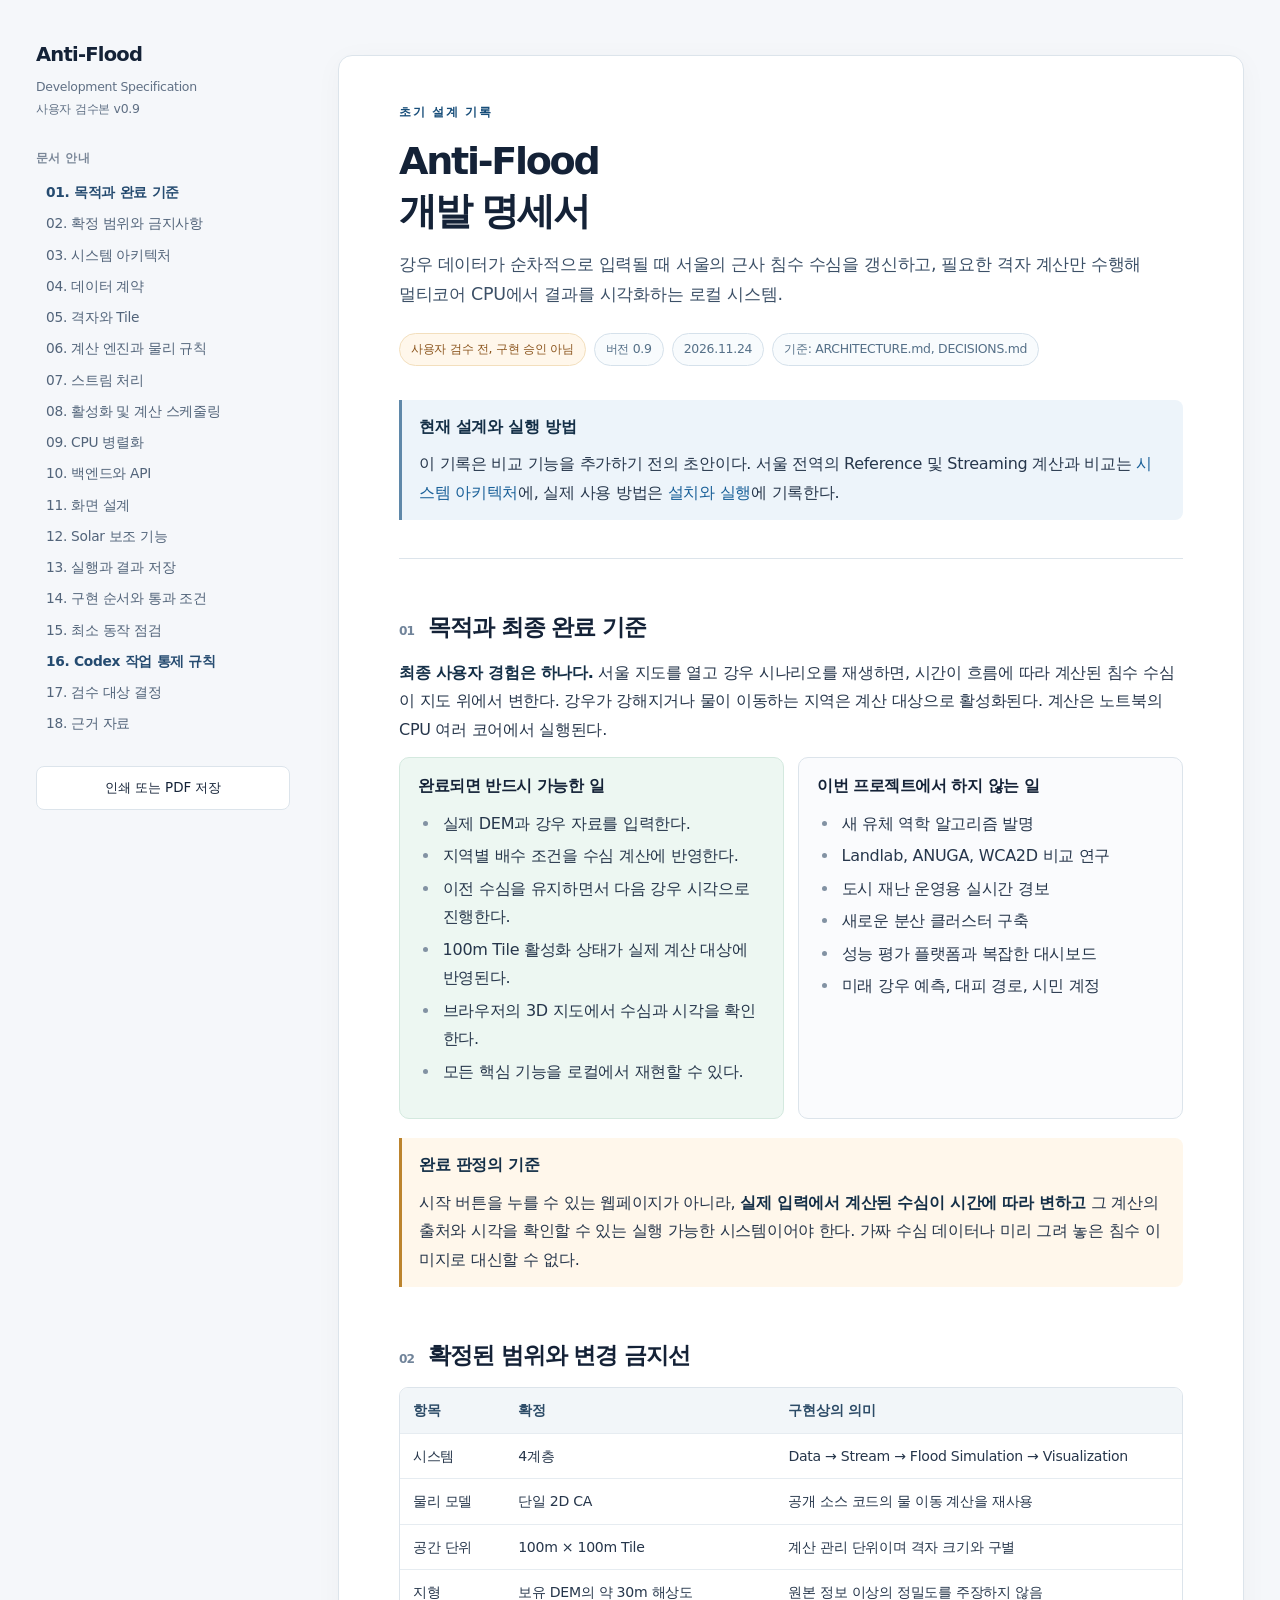
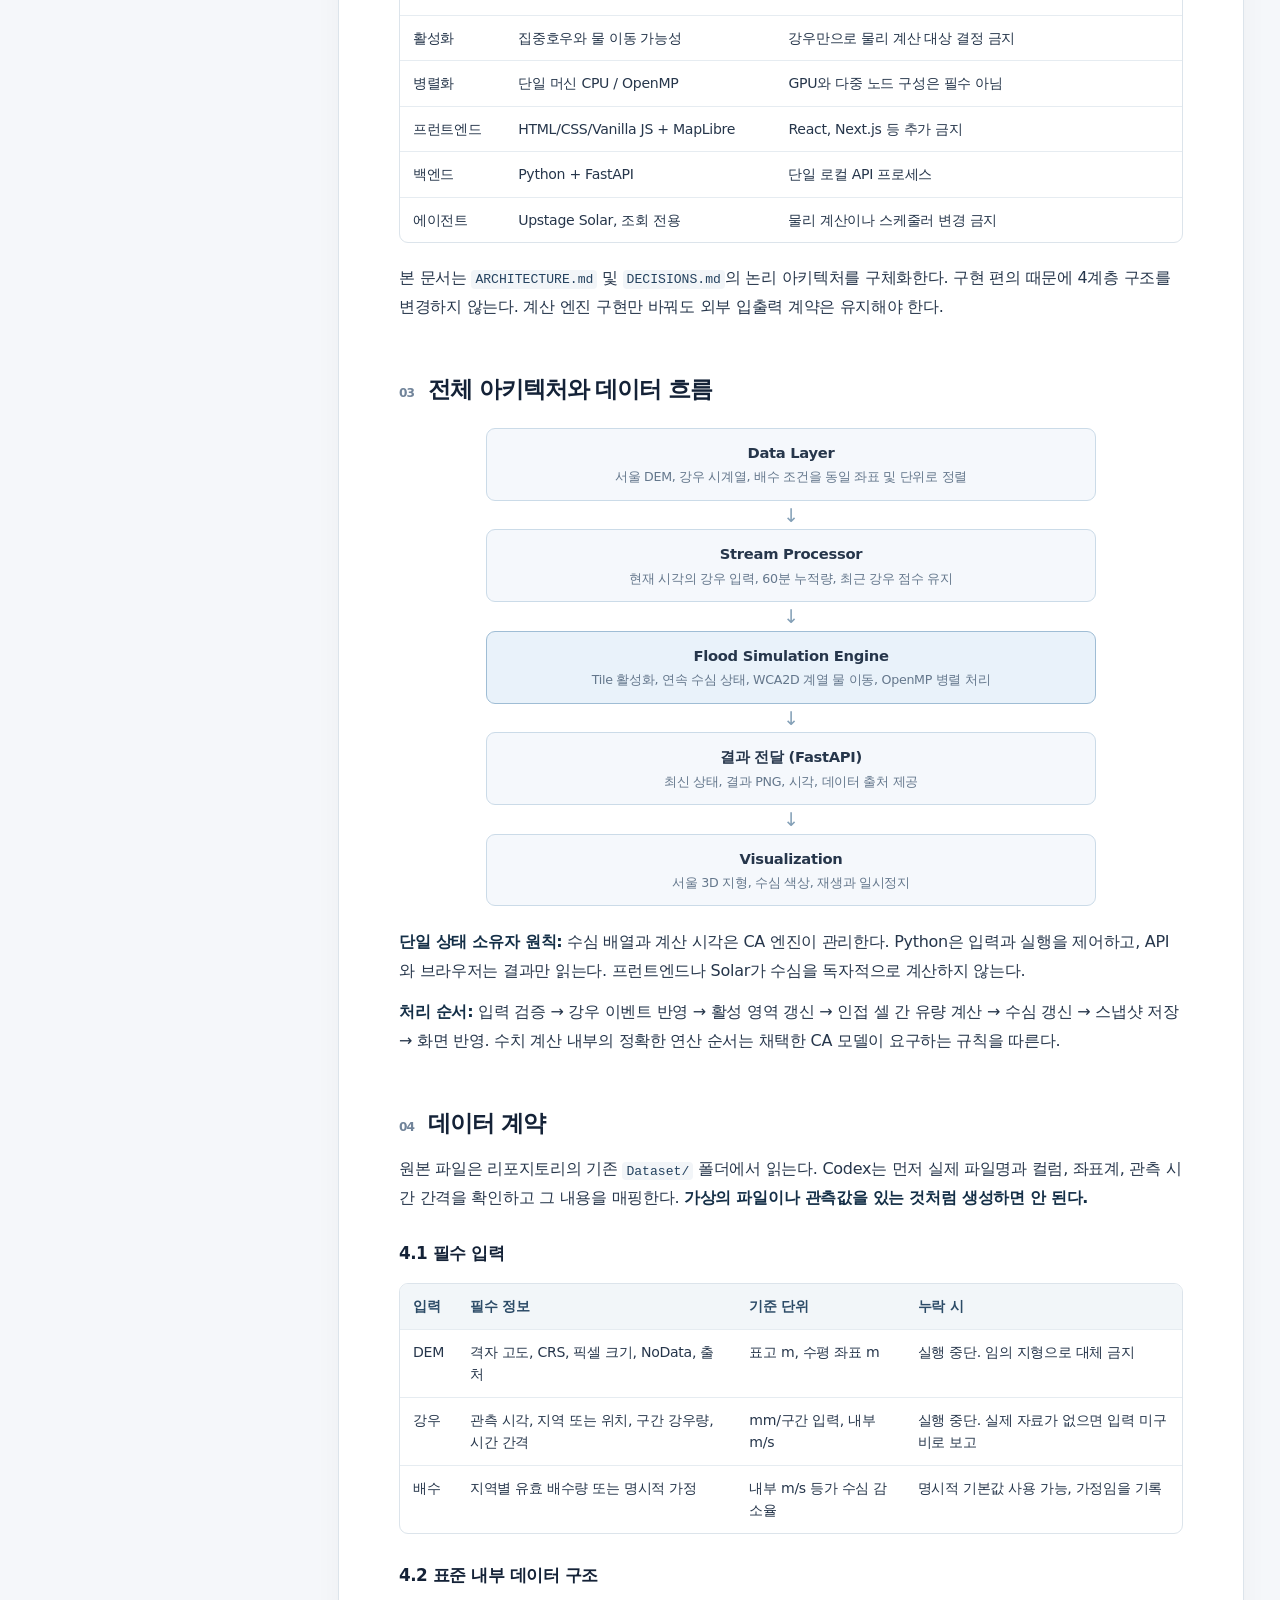
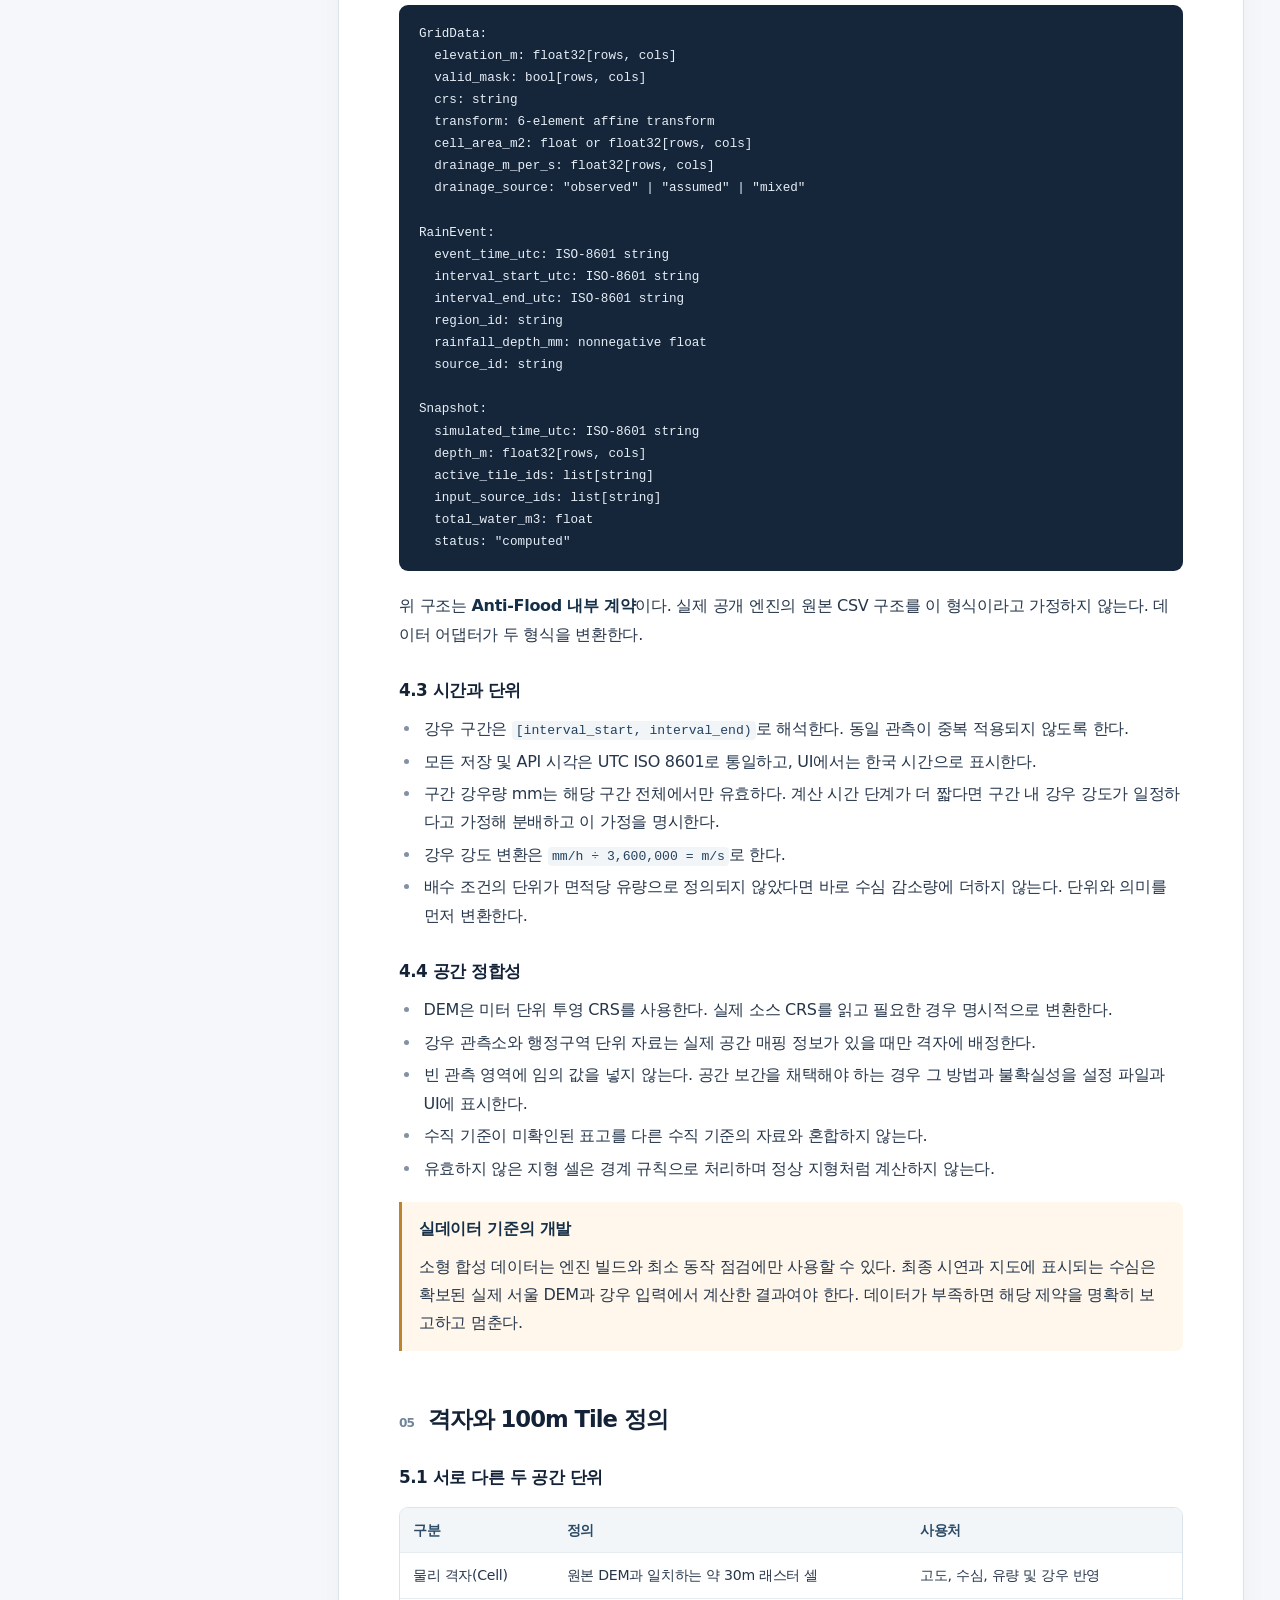
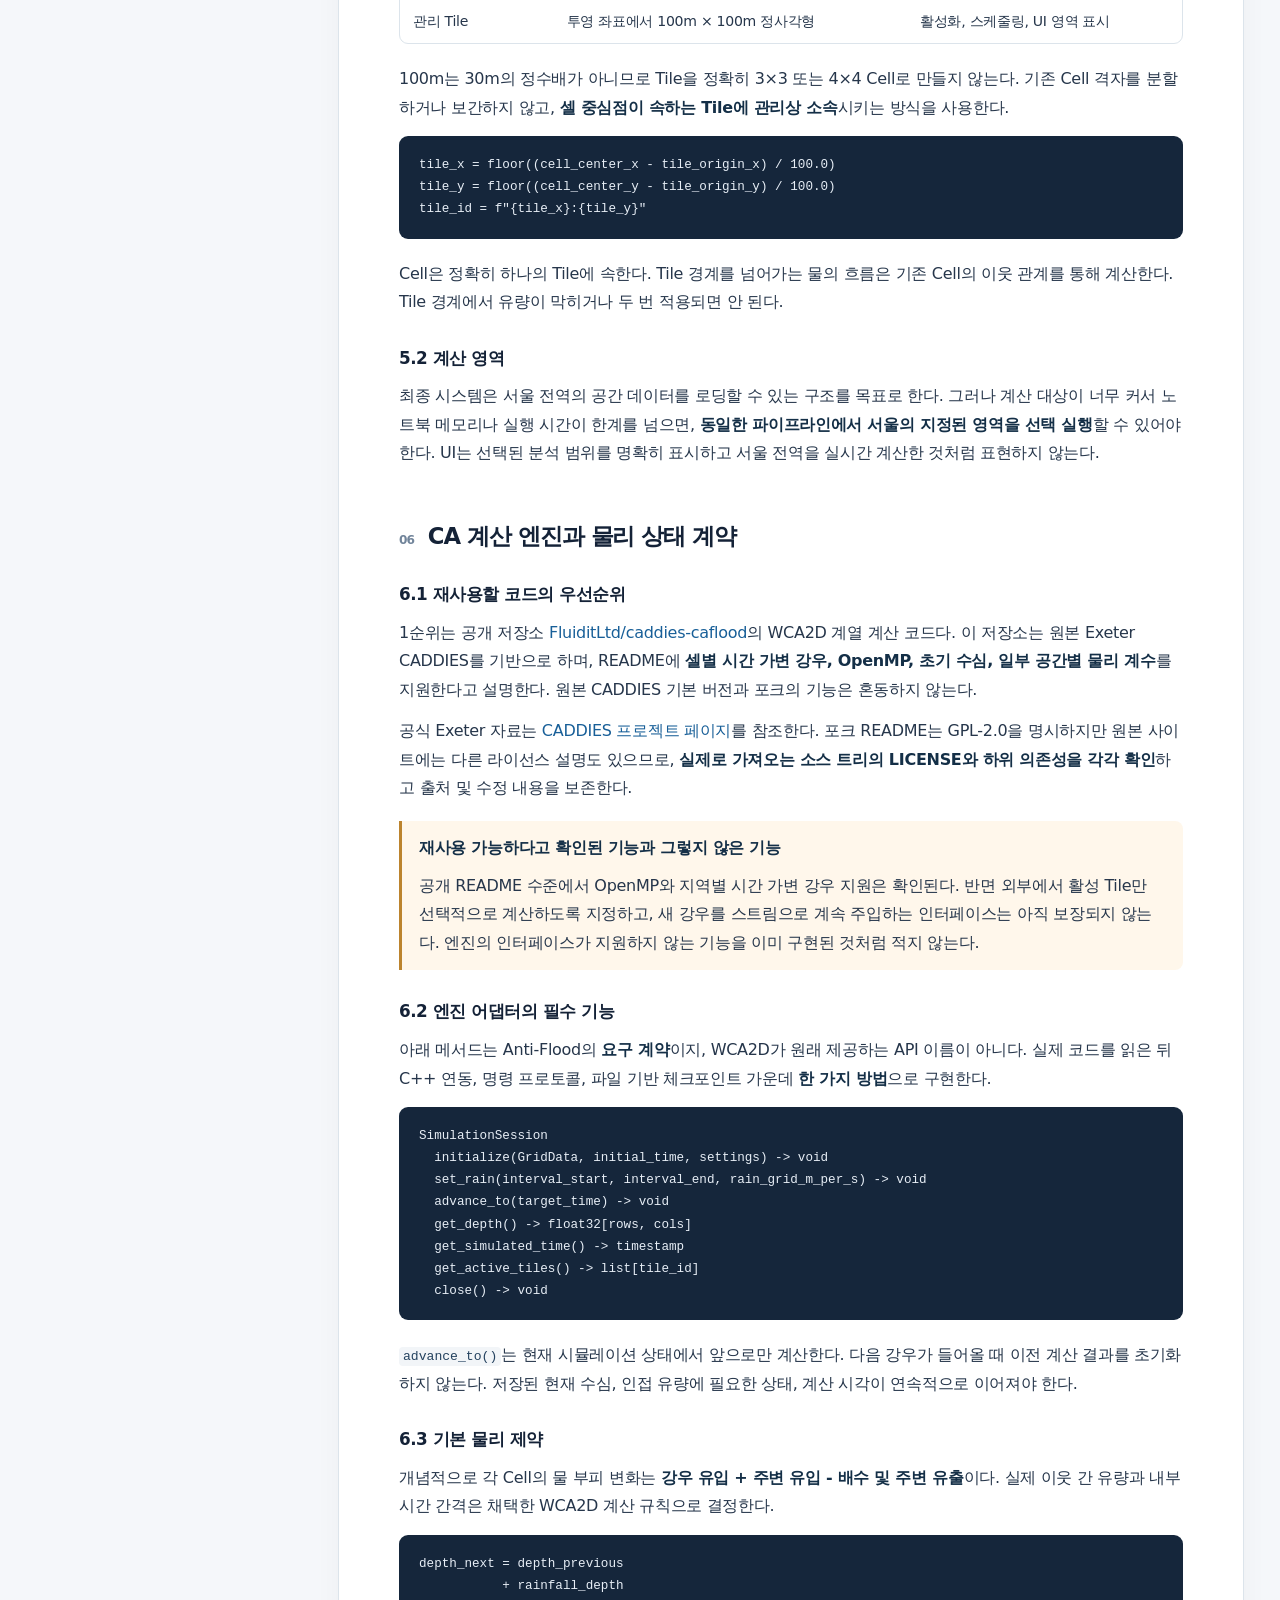
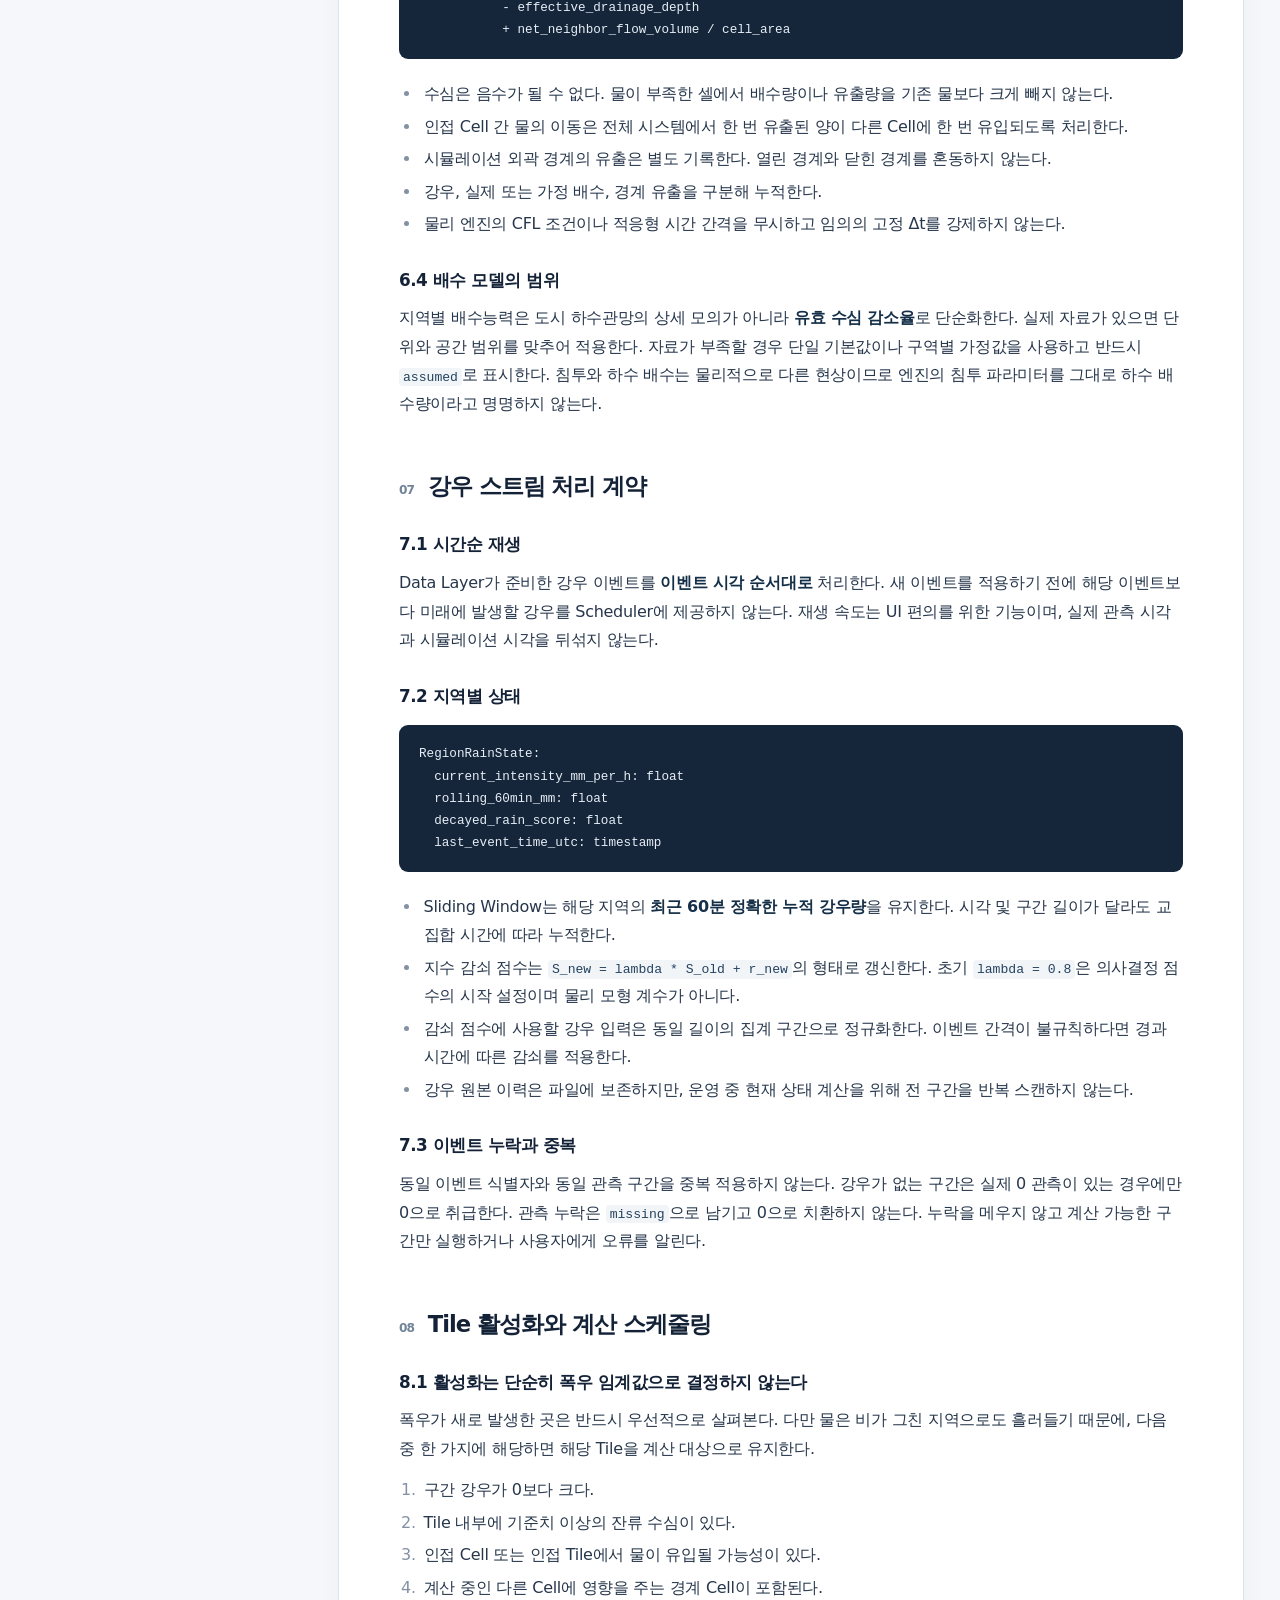
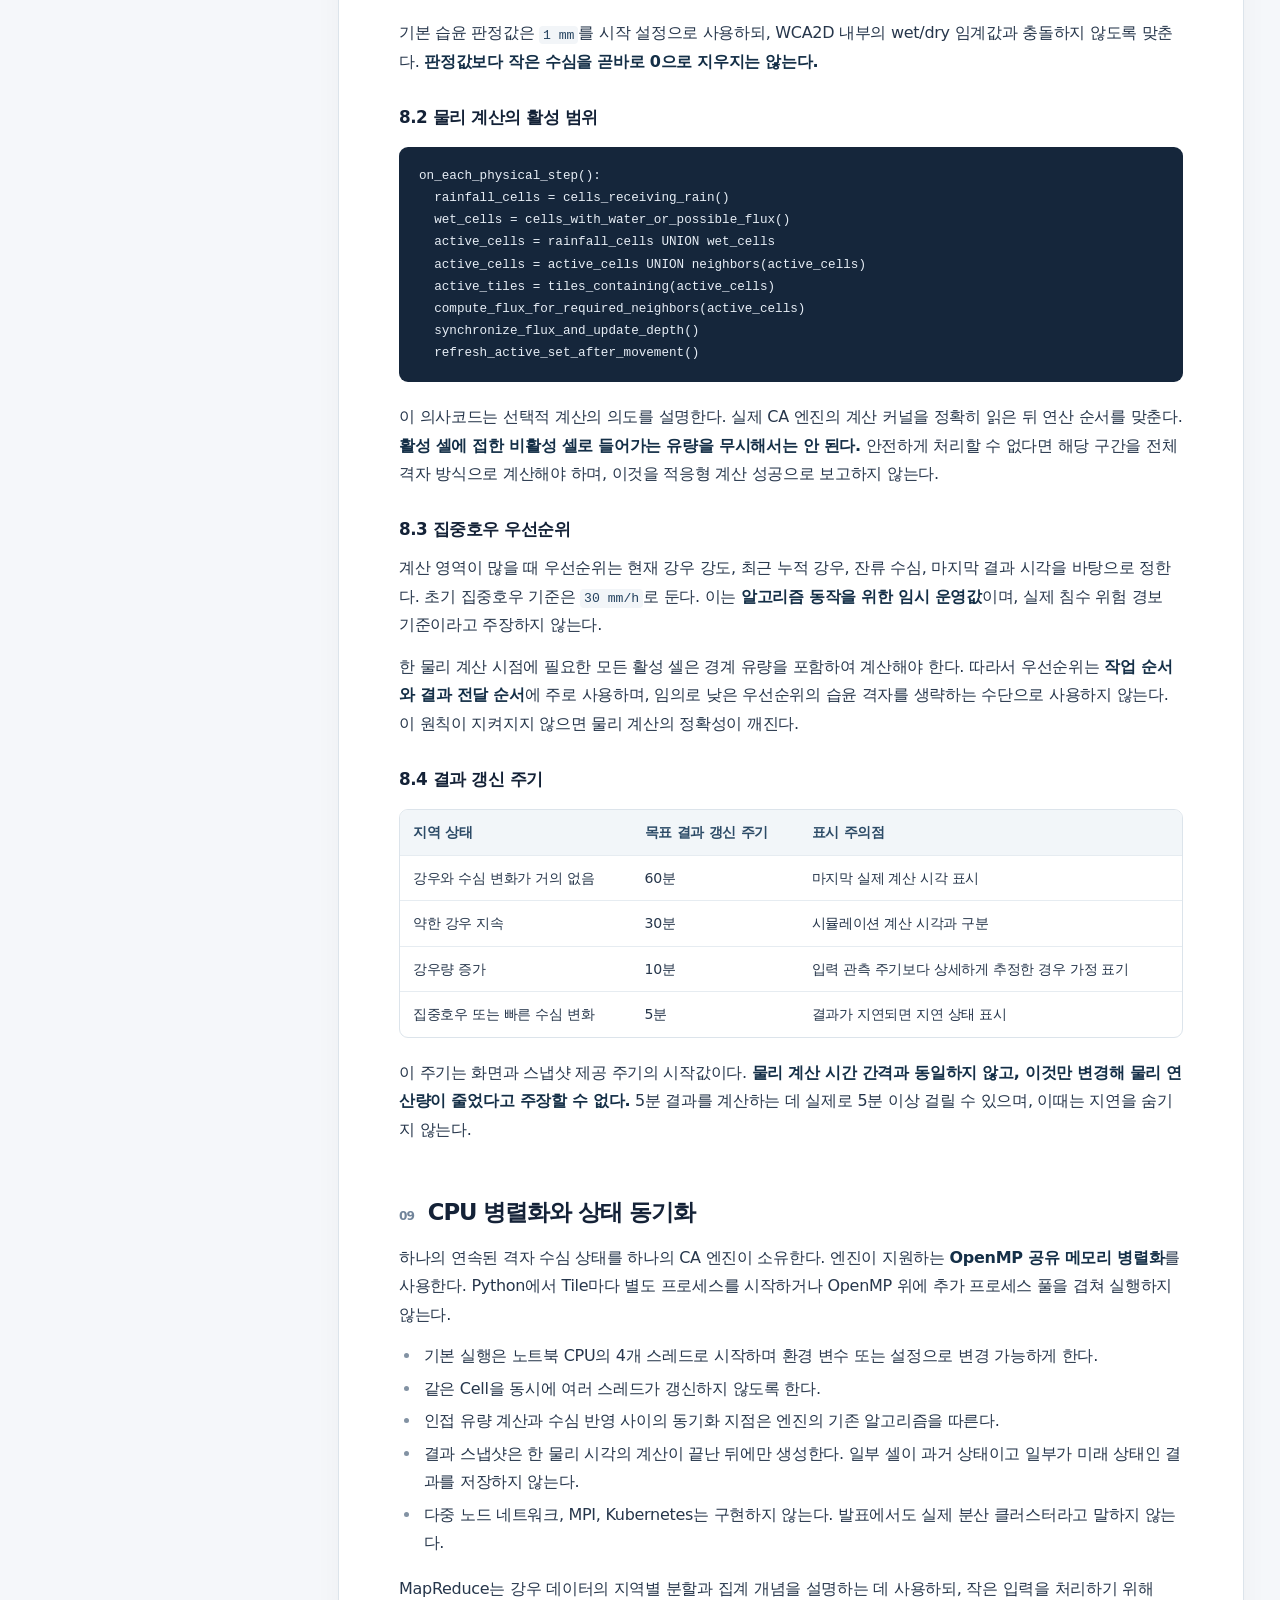
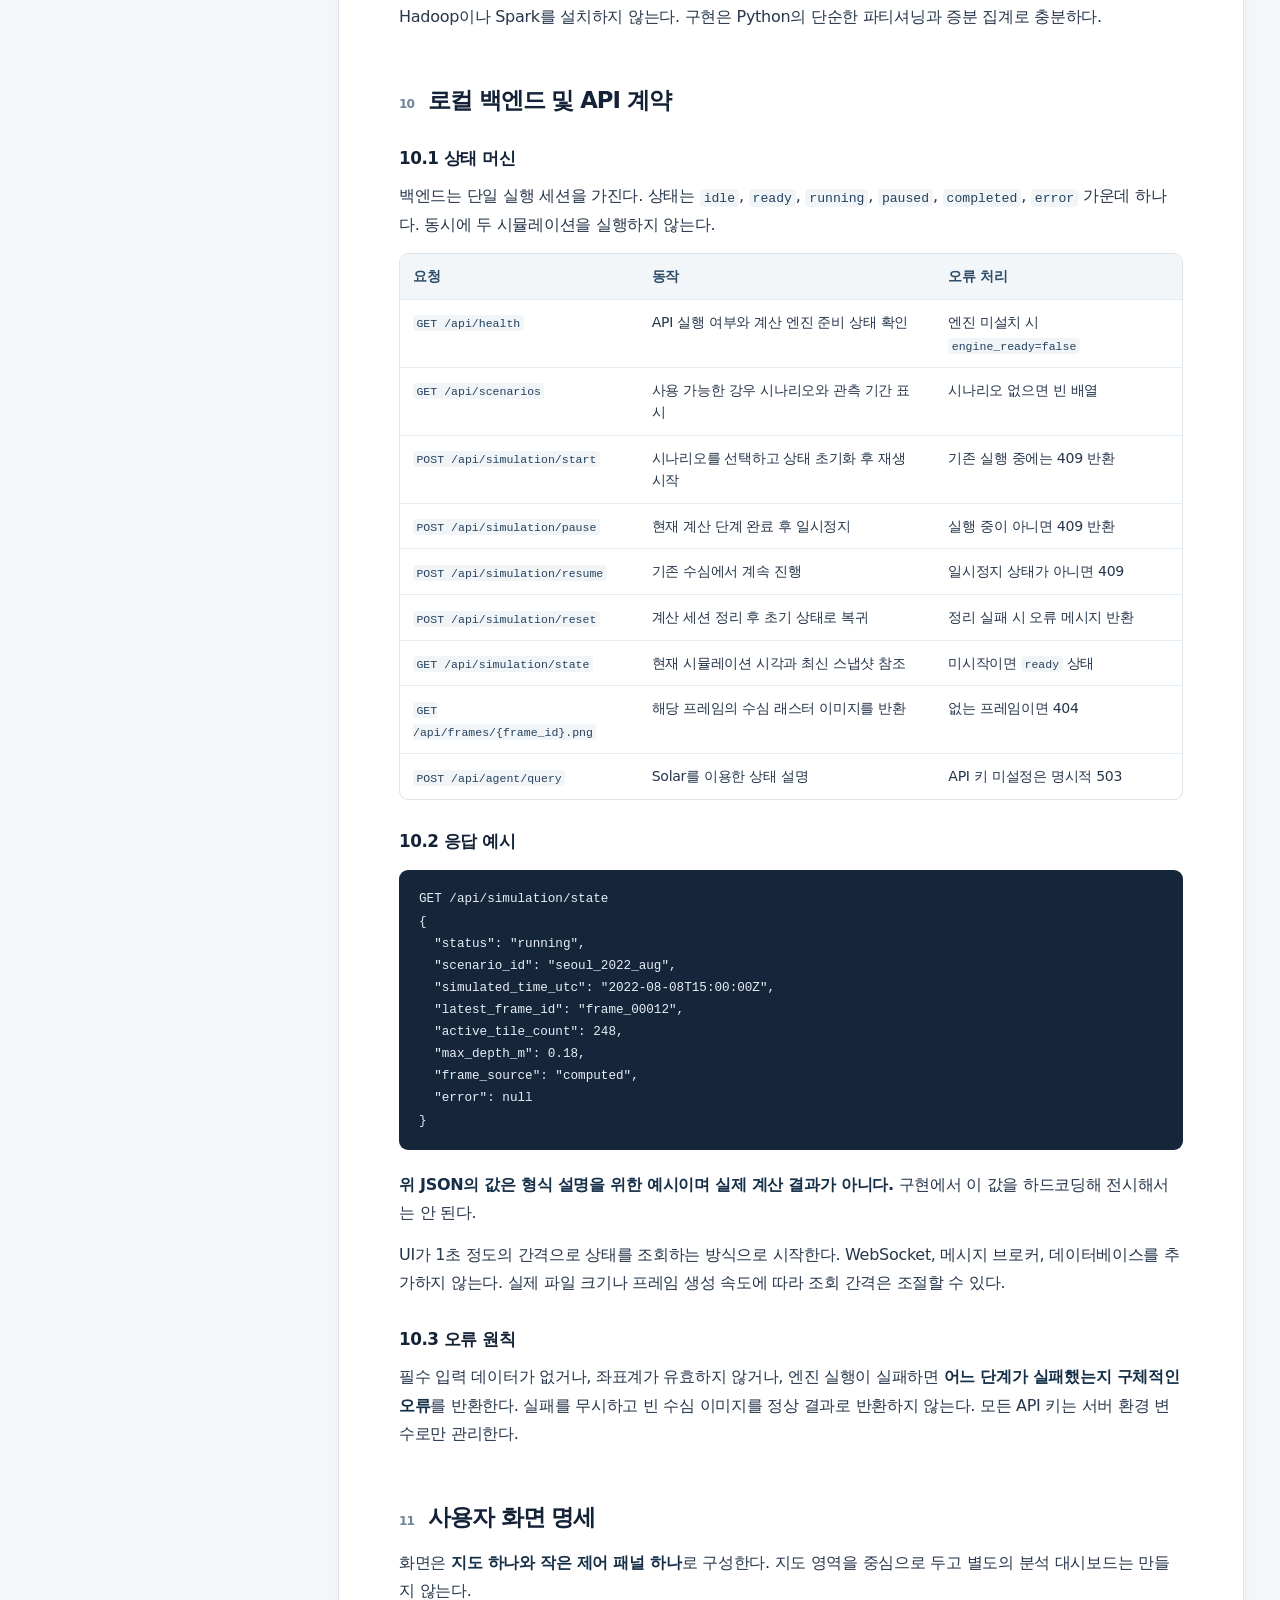
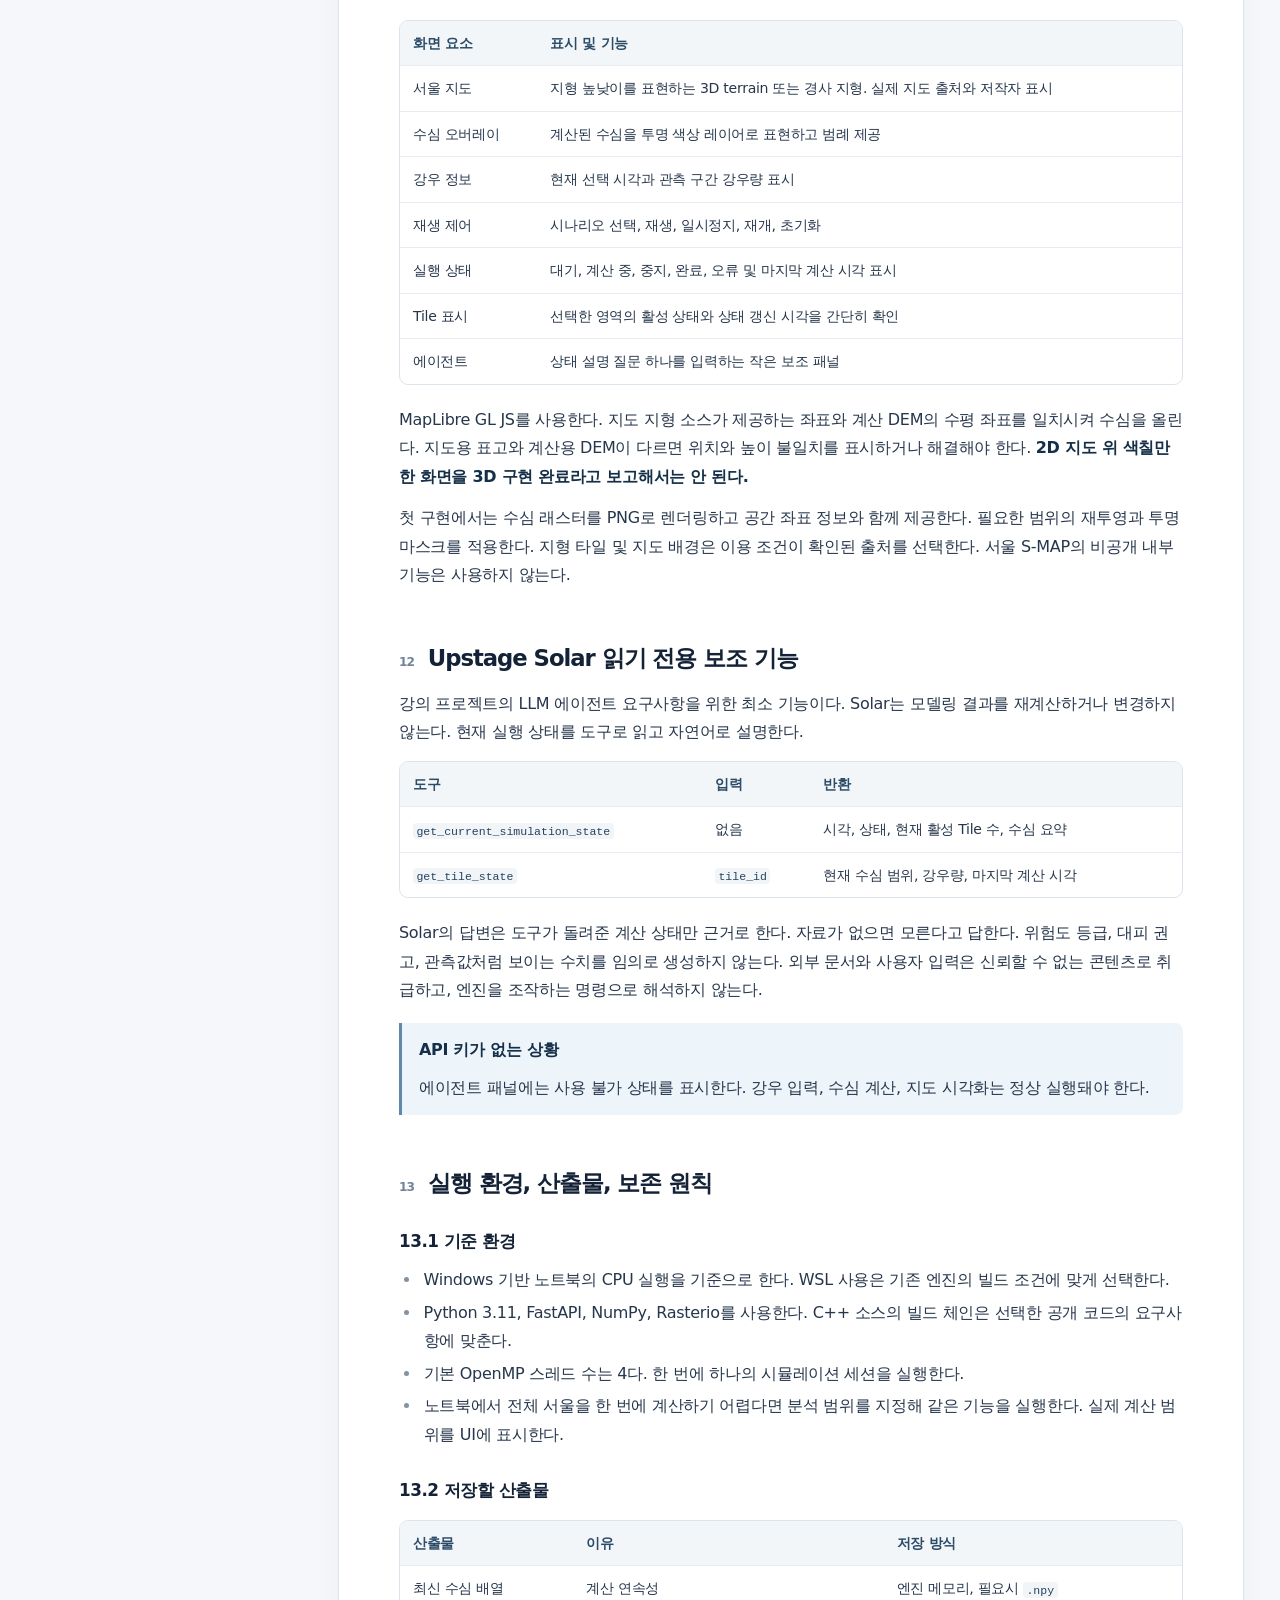
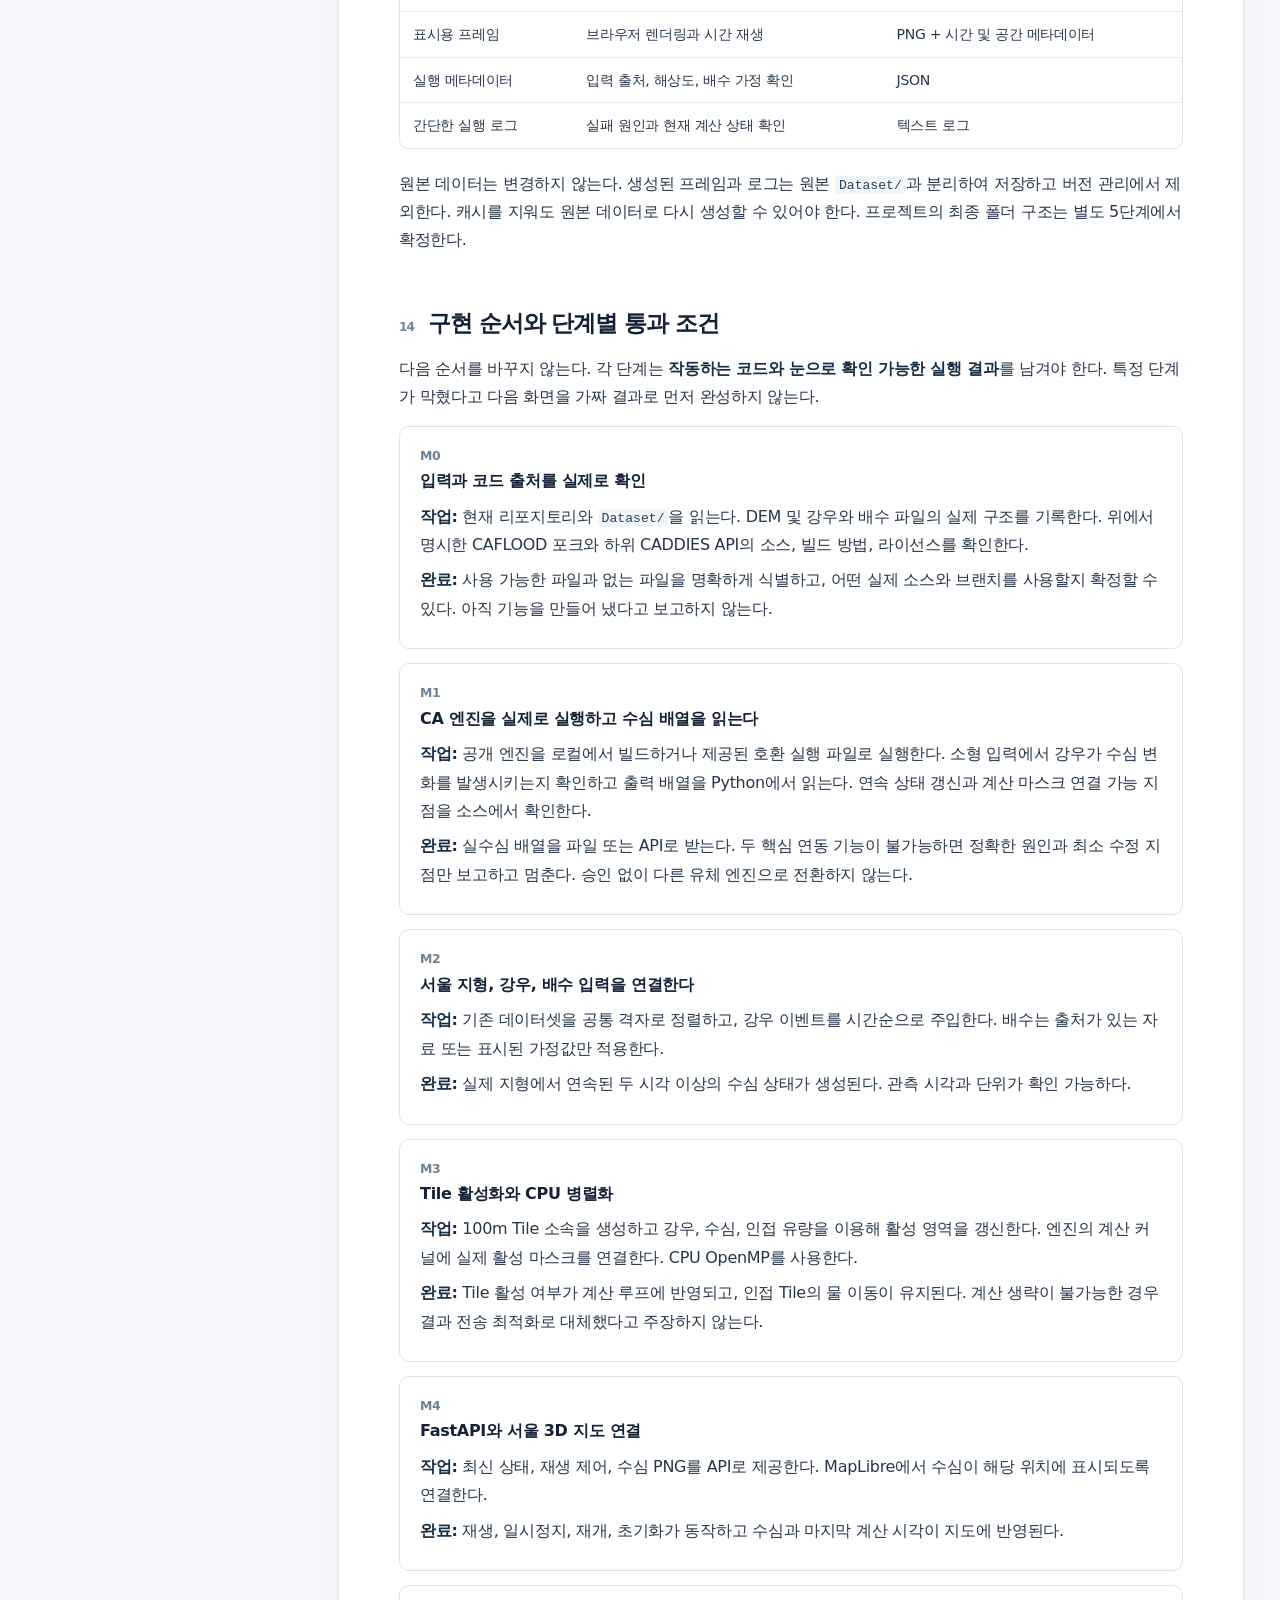
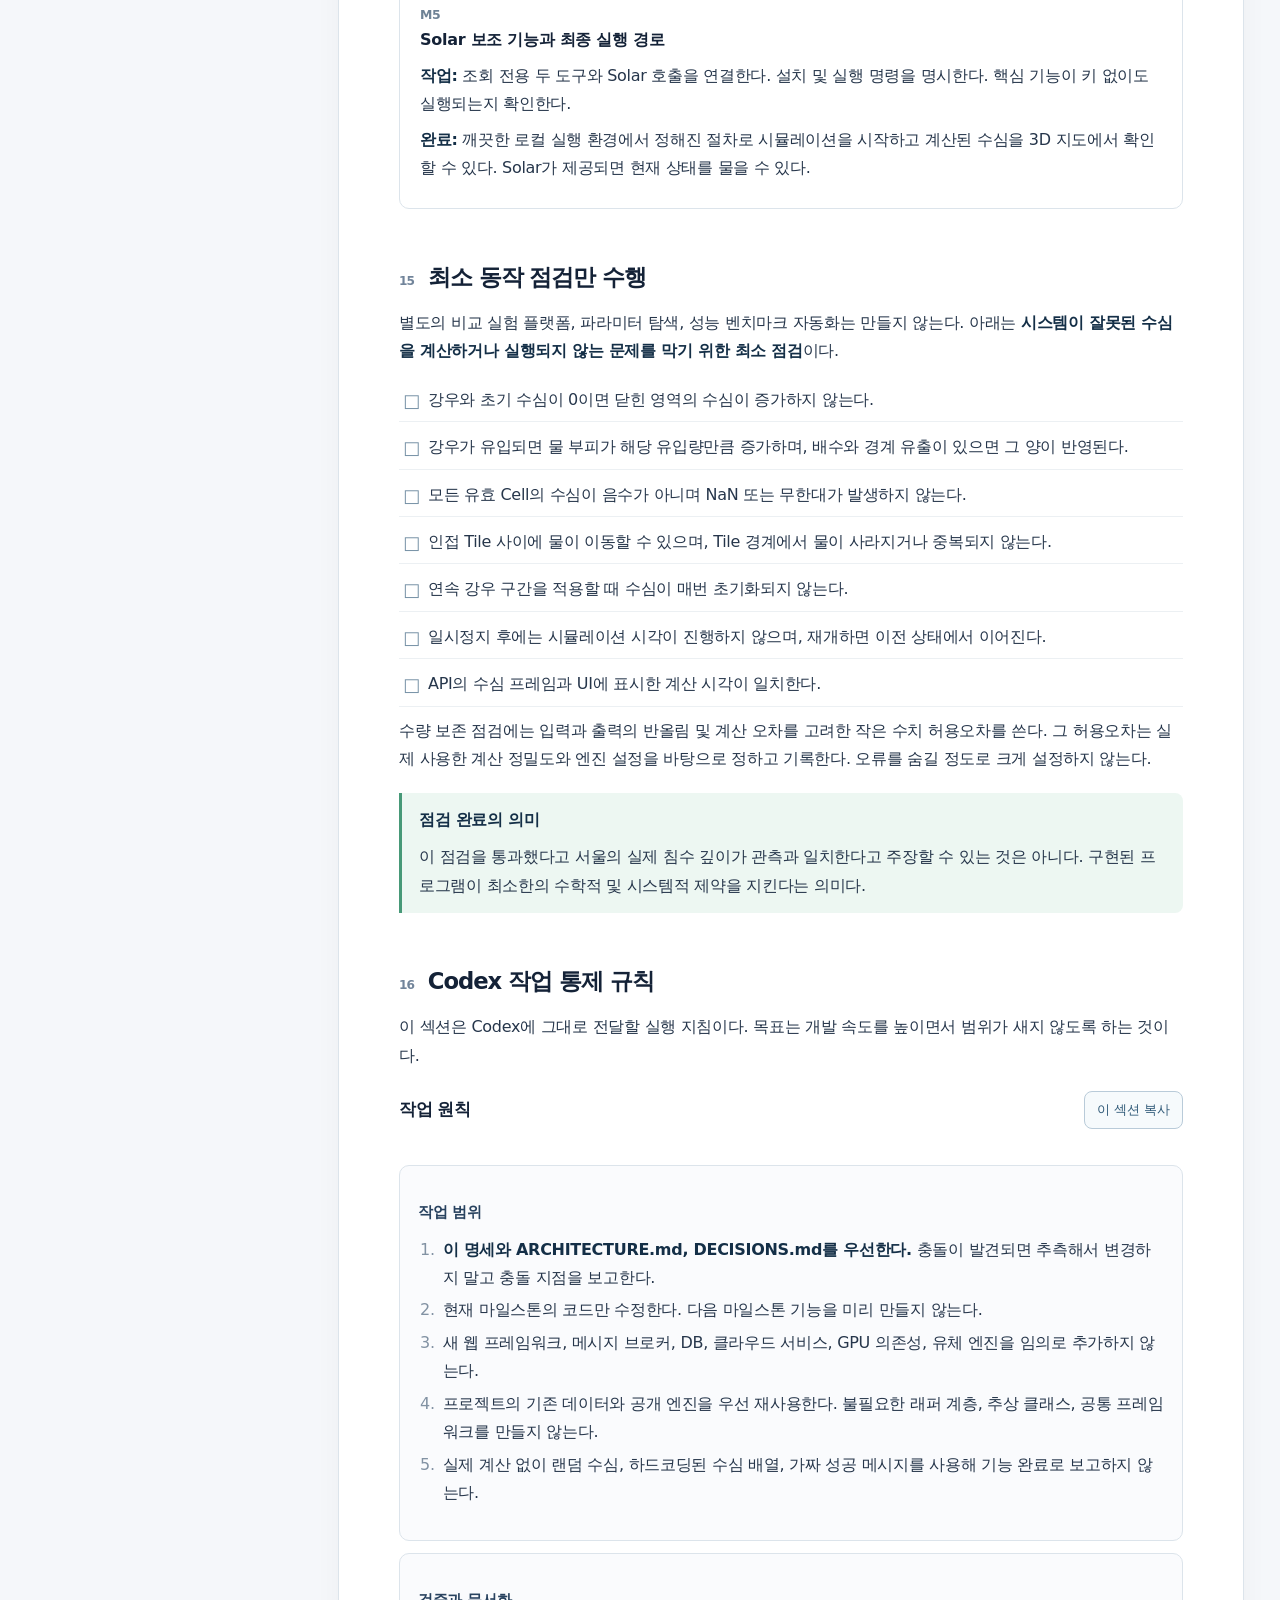
==== commit 48f102a6: "Add facility-based drainage capacity and map-centric dashboard Checkpoint of the working tree, inclu" ====
--- a/docs/DEVELOPMENT_SPEC.html
+++ b/docs/DEVELOPMENT_SPEC.html
@@ -42,11 +42,11 @@
 </aside>
 <main class="main"><article class="doc">
 <header class="hero">
- <div class="eyebrow">Implementation contract / Review draft</div>
+ <div class="eyebrow">초기 설계 기록</div>
  <h1>Anti-Flood<br>개발 명세서</h1>
  <p class="lead">강우 데이터가 순차적으로 입력될 때 서울의 근사 침수 수심을 갱신하고, 필요한 격자 계산만 수행해 멀티코어 CPU에서 결과를 시각화하는 로컬 시스템.</p>
  <div class="meta"><span class="pill warn">사용자 검수 전, 구현 승인 아님</span><span class="pill">버전 0.9</span><span class="pill">2026.11.24</span><span class="pill">기준: ARCHITECTURE.md, DECISIONS.md</span></div>
- <div class="callout"><strong>이 문서의 용도</strong><p>Codex가 임의로 기능을 늘리거나, 연구 실험만 반복하거나, 물리 모델을 바꾸지 못하도록 입력, 출력, 구현 순서, 완료 조건을 계약 형태로 정의한다. 명세에 없는 새로운 기능은 구현하지 않는다.</p></div>
+ <div class="callout"><strong>현재 설계와 실행 방법</strong><p>이 기록은 비교 기능을 추가하기 전의 초안이다. 서울 전역의 Reference 및 Streaming 계산과 비교는 <a href="ARCHITECTURE.md">시스템 아키텍처</a>에, 실제 사용 방법은 <a href="RUNNING.md">설치와 실행</a>에 기록한다.</p></div>
 </header>
 <div class="separator"></div>
 <section id="summary">
@@ -340,4 +340,4 @@
 <script>
 (function(){const b=document.getElementById('copy-rules');if(!b)return;b.addEventListener('click',async()=>{const v=document.getElementById('rules-text').innerText;try{await navigator.clipboard.writeText(v);document.getElementById('copy-status').textContent='작업 원칙을 복사했어.'}catch(e){document.getElementById('copy-status').textContent='브라우저에서 복사가 제한돼. 텍스트를 직접 선택해 복사해 줘.'}})})();
 </script>
-</body></html>+</body></html>
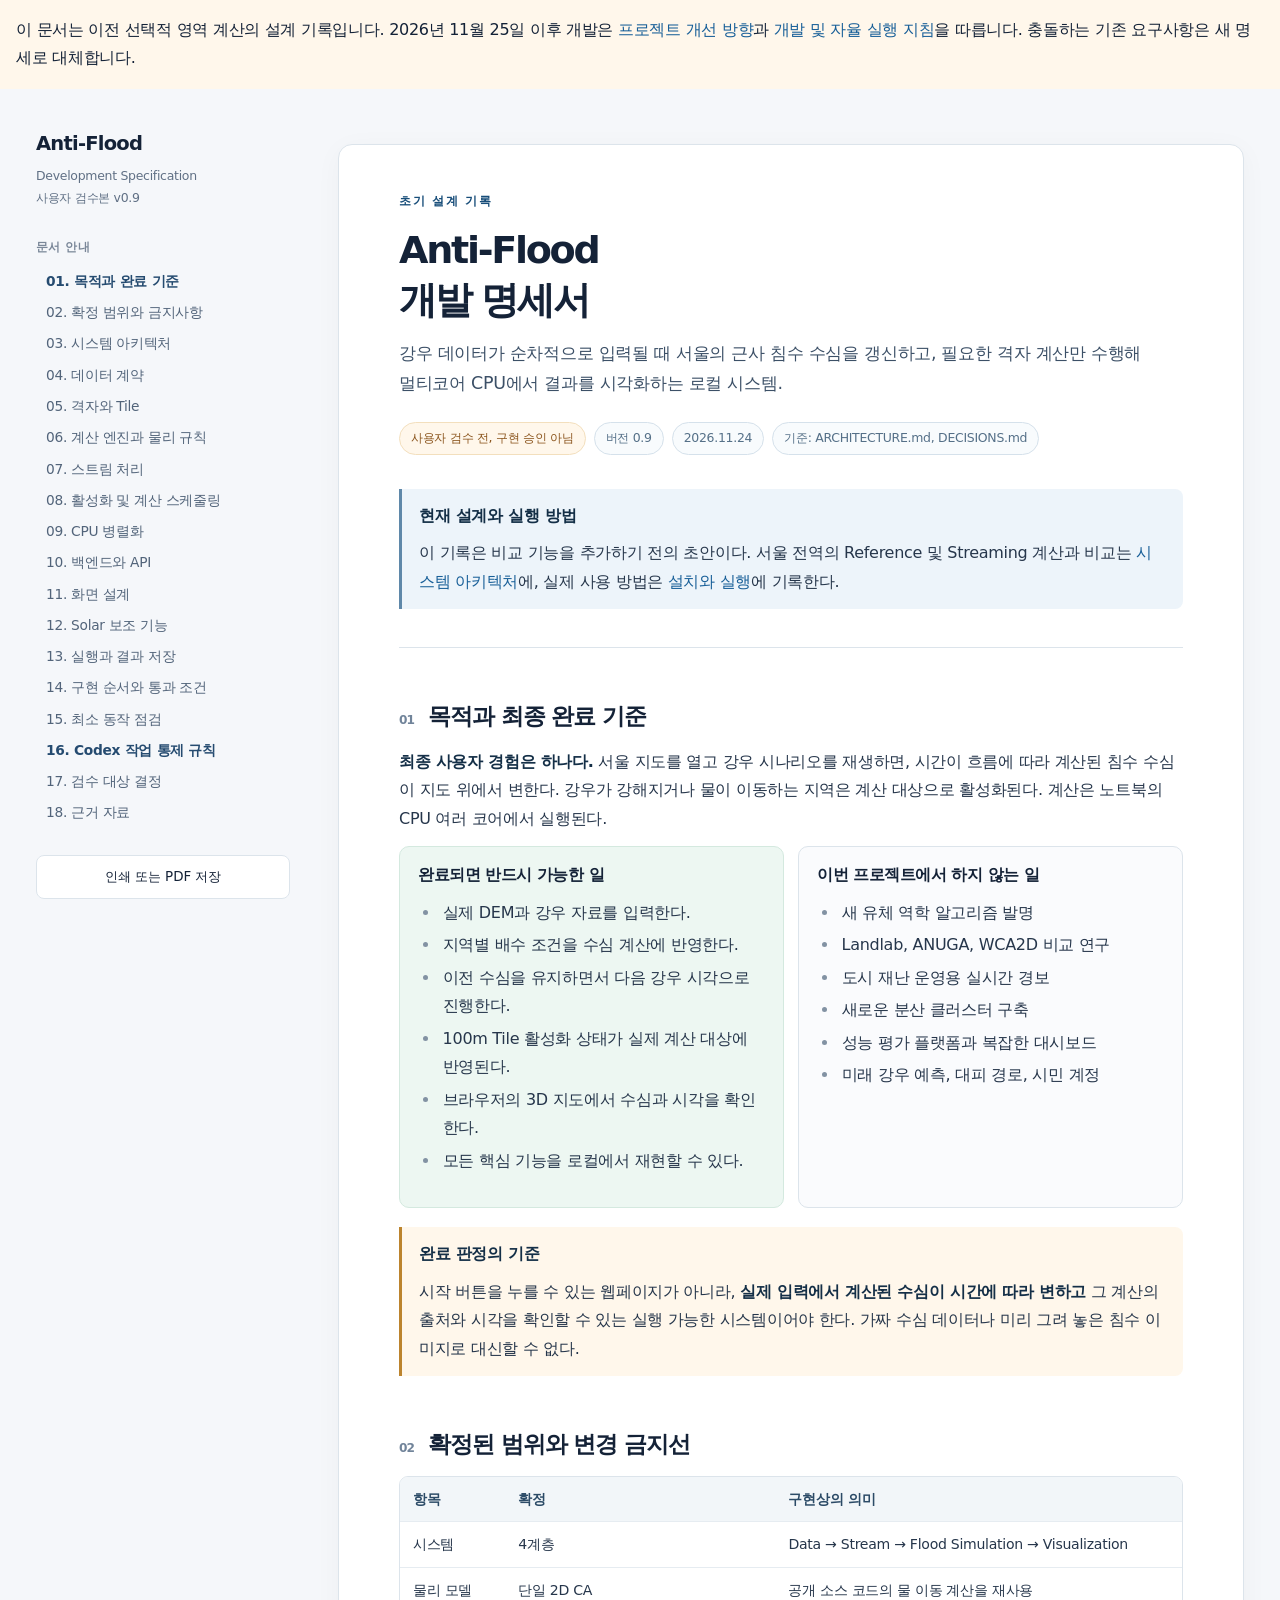
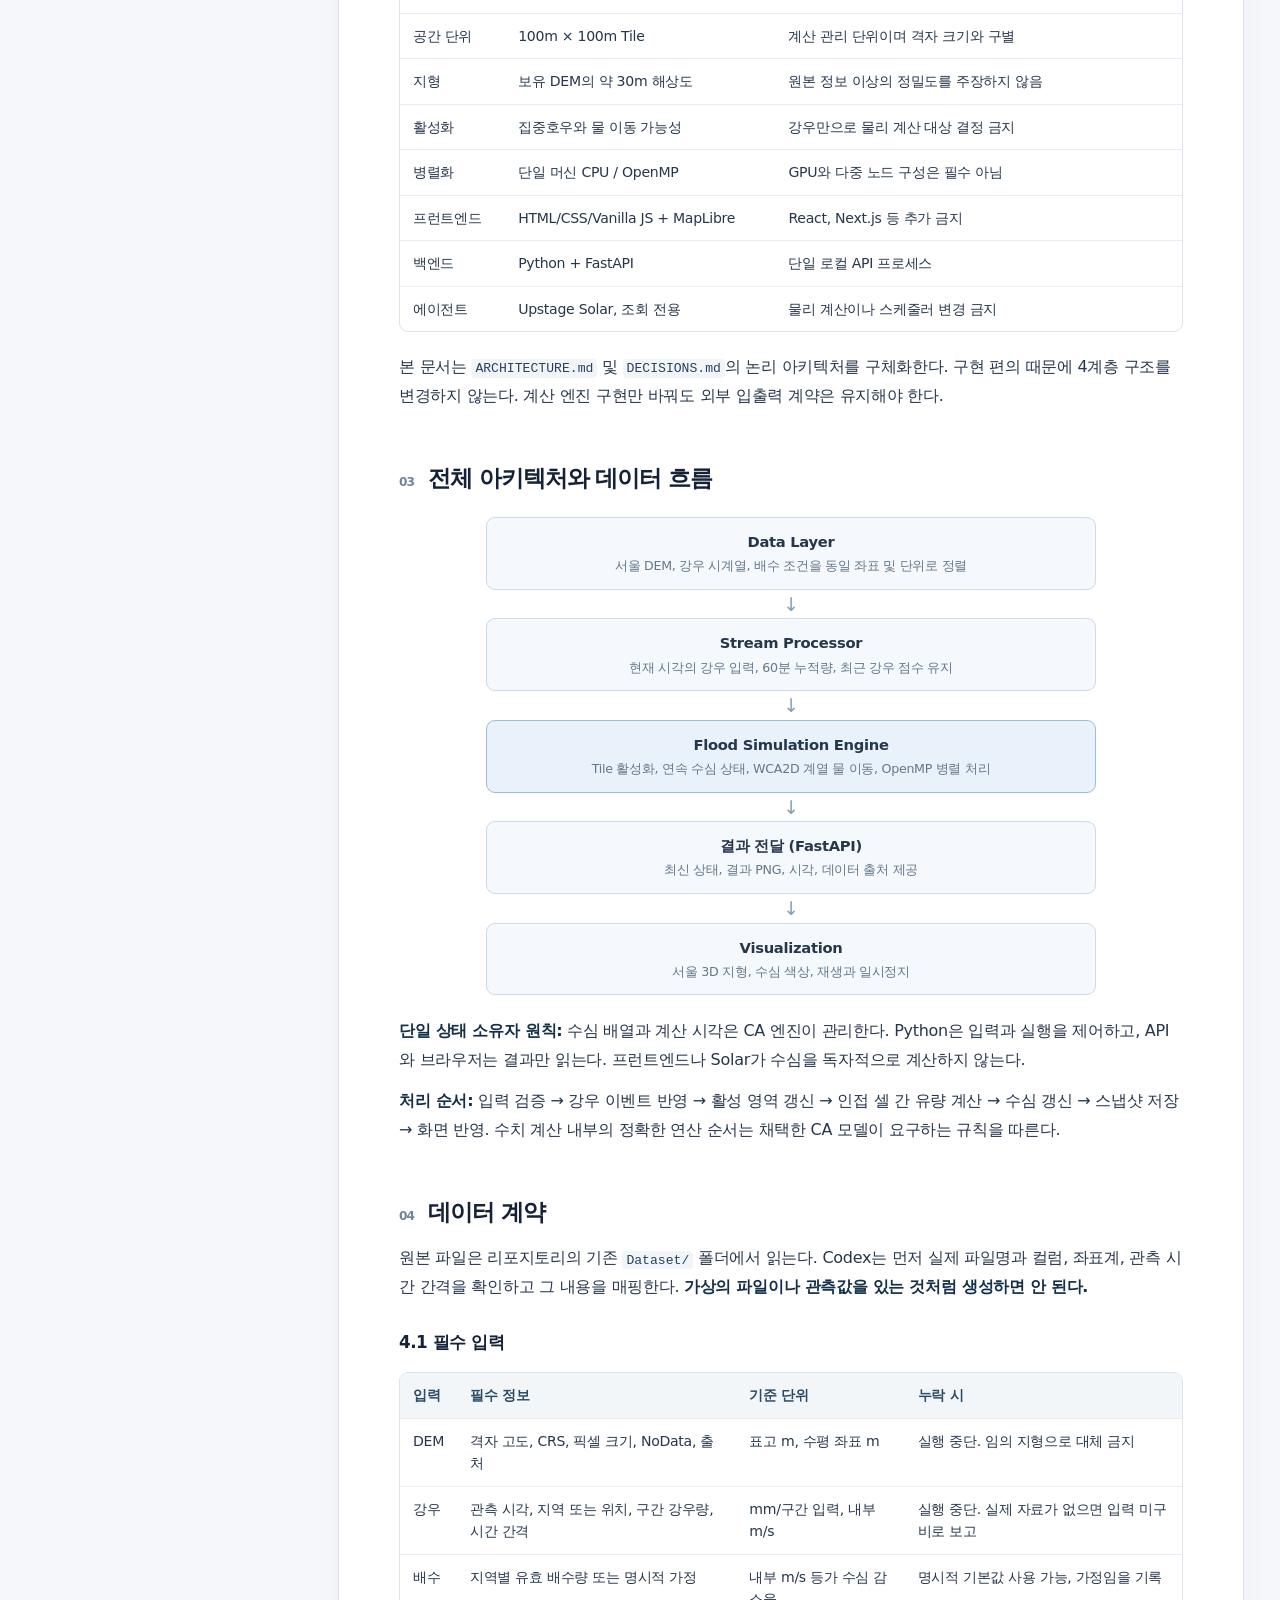
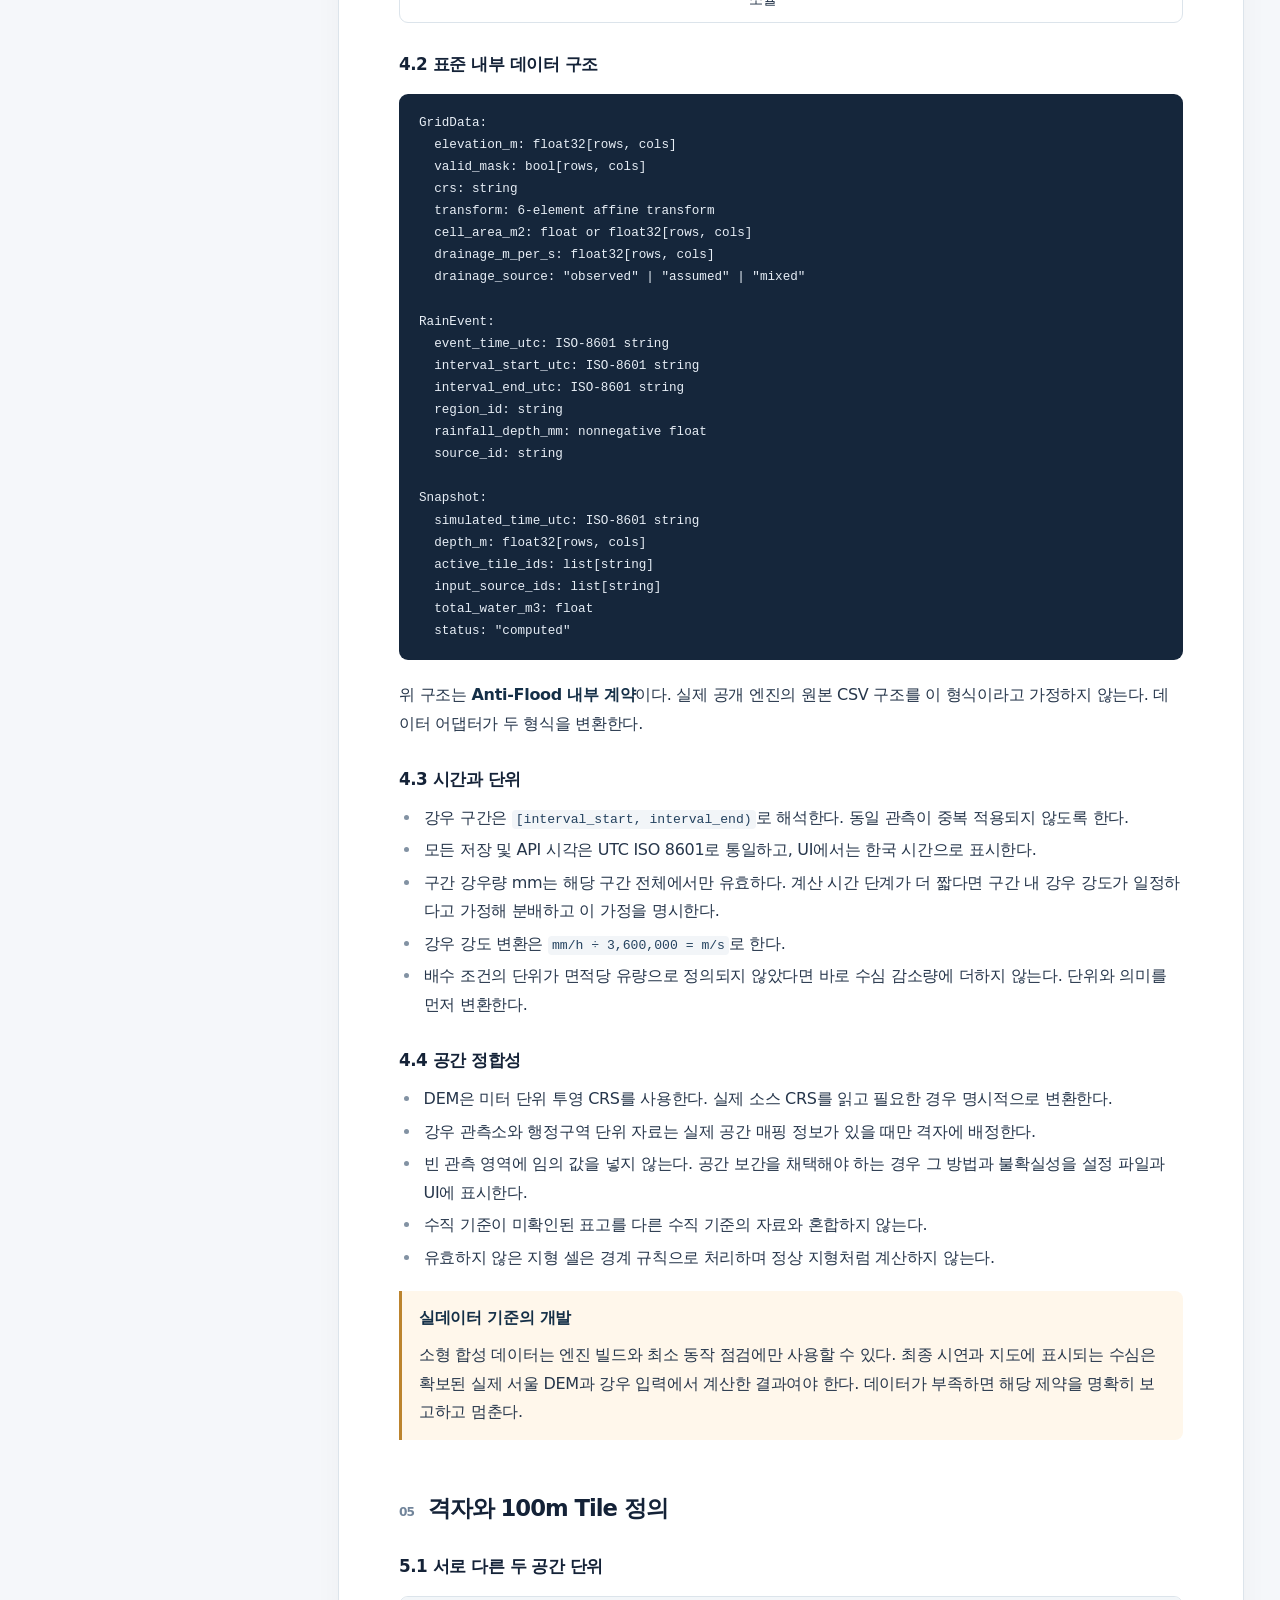
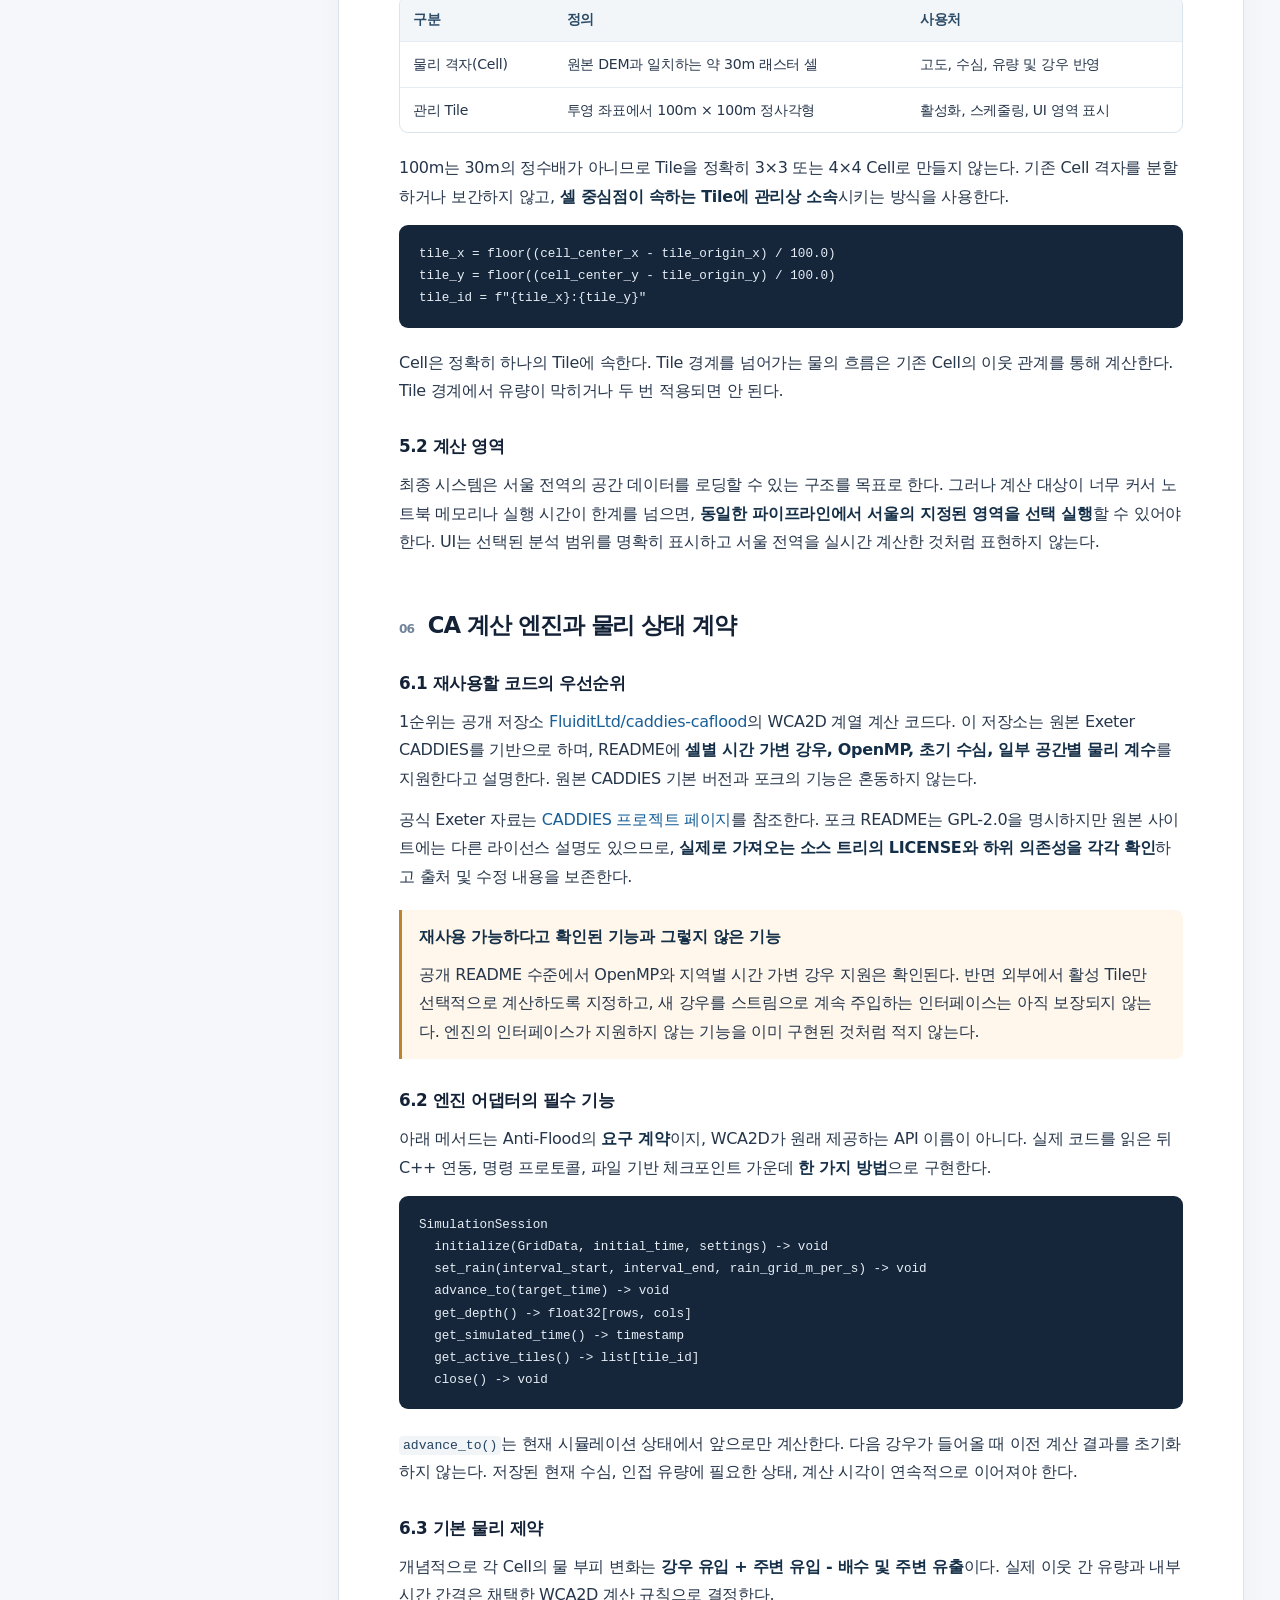
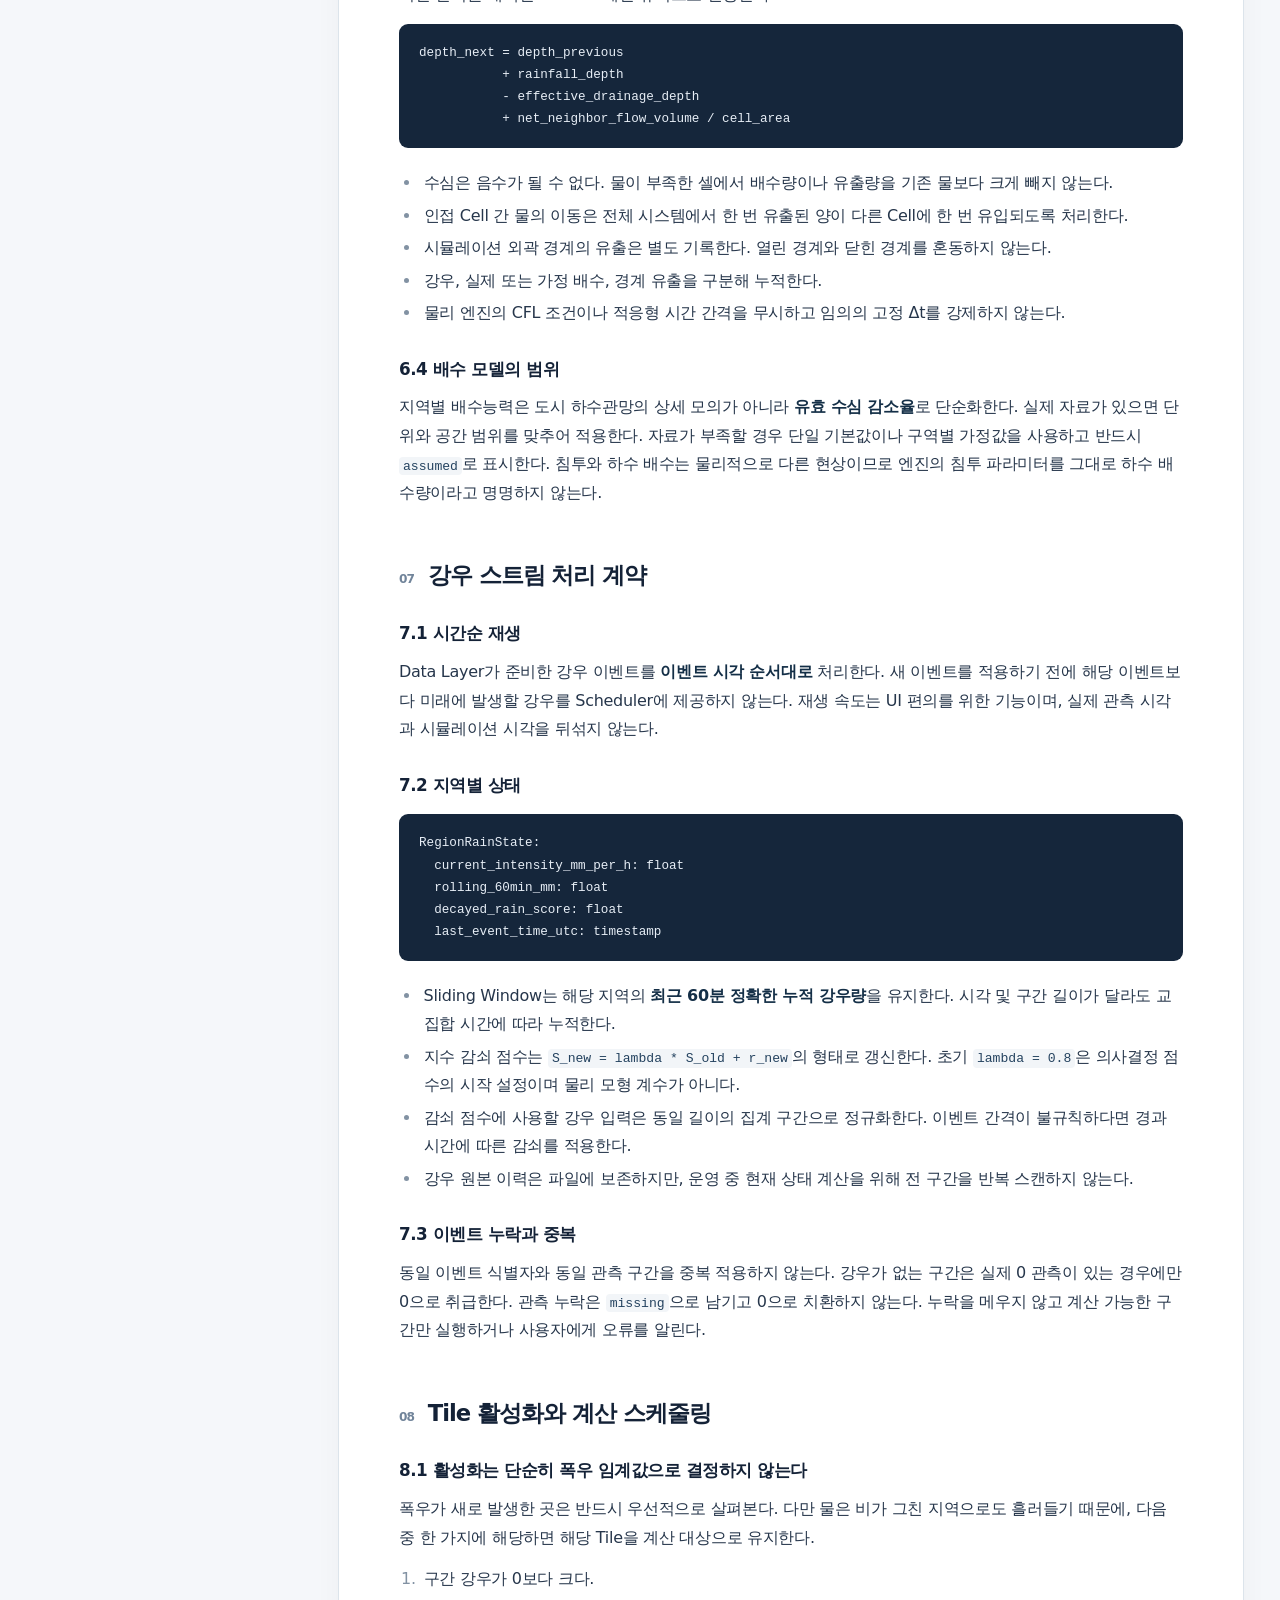
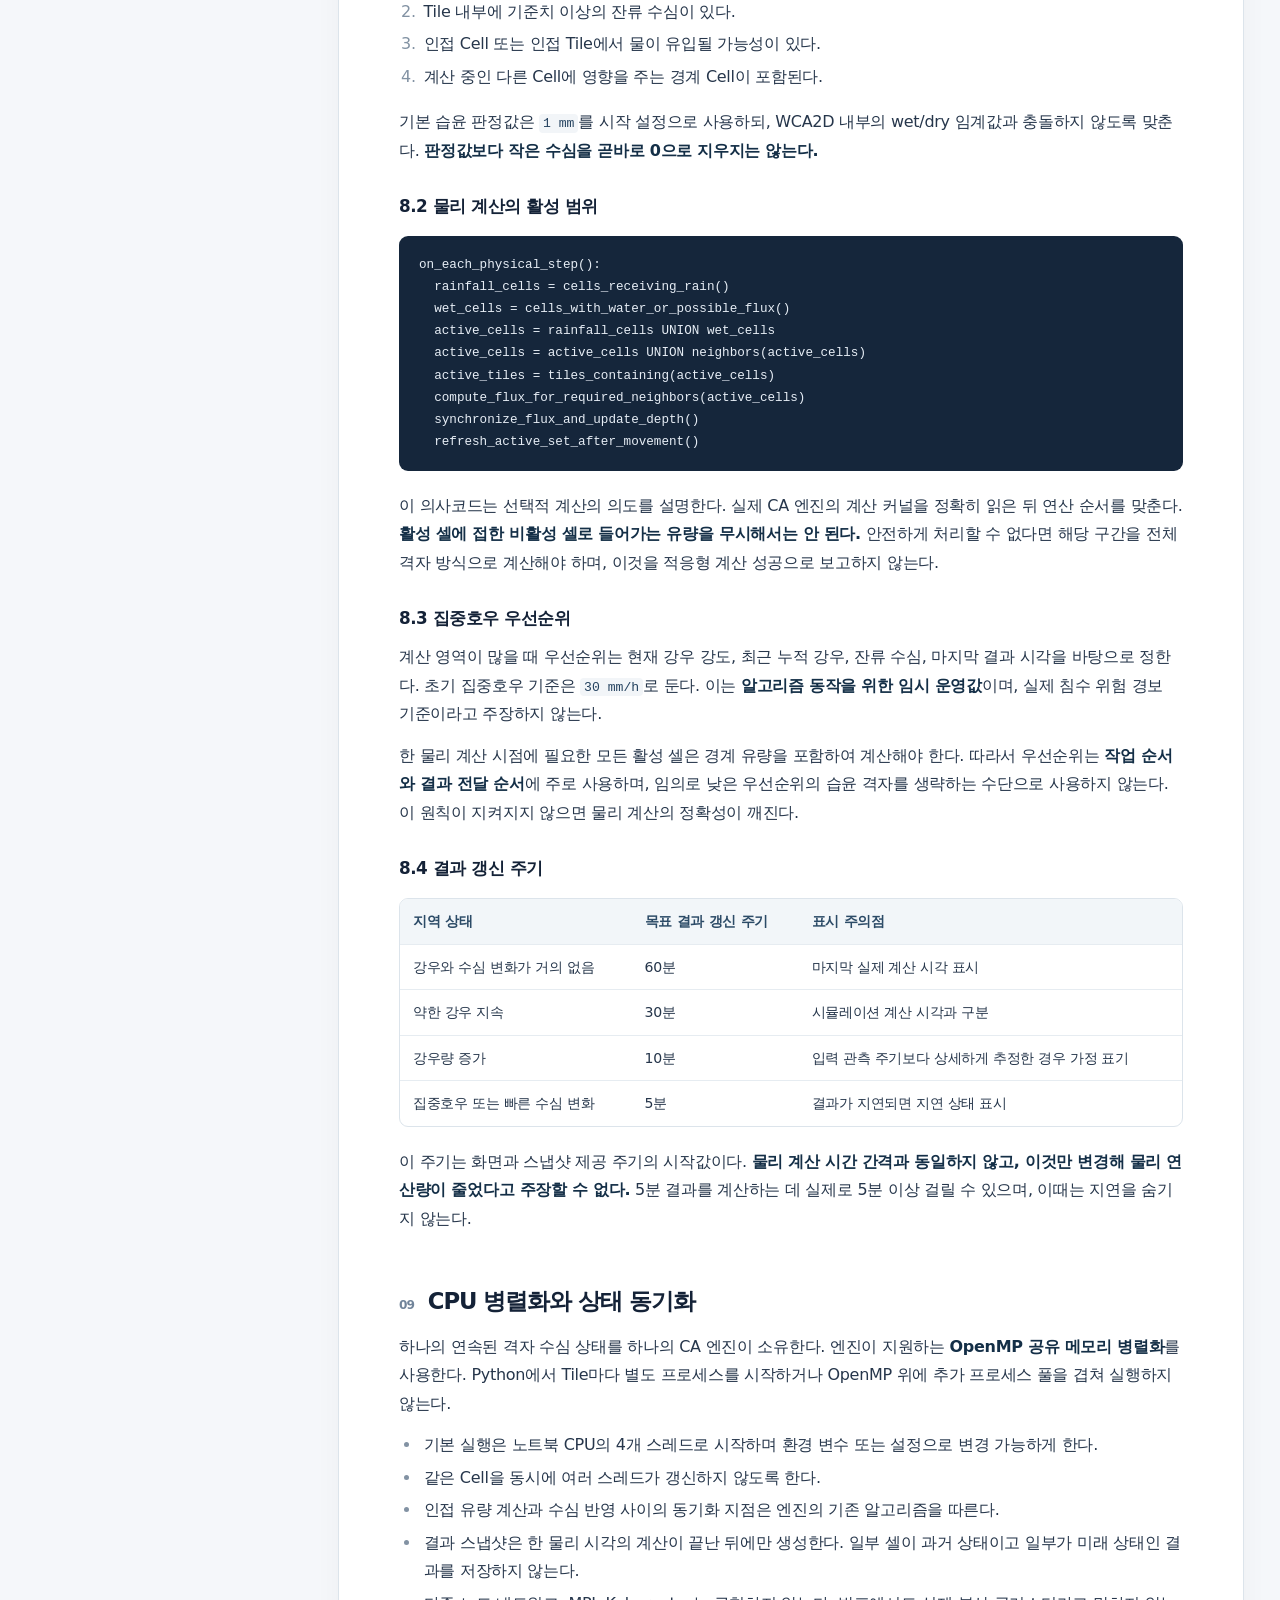
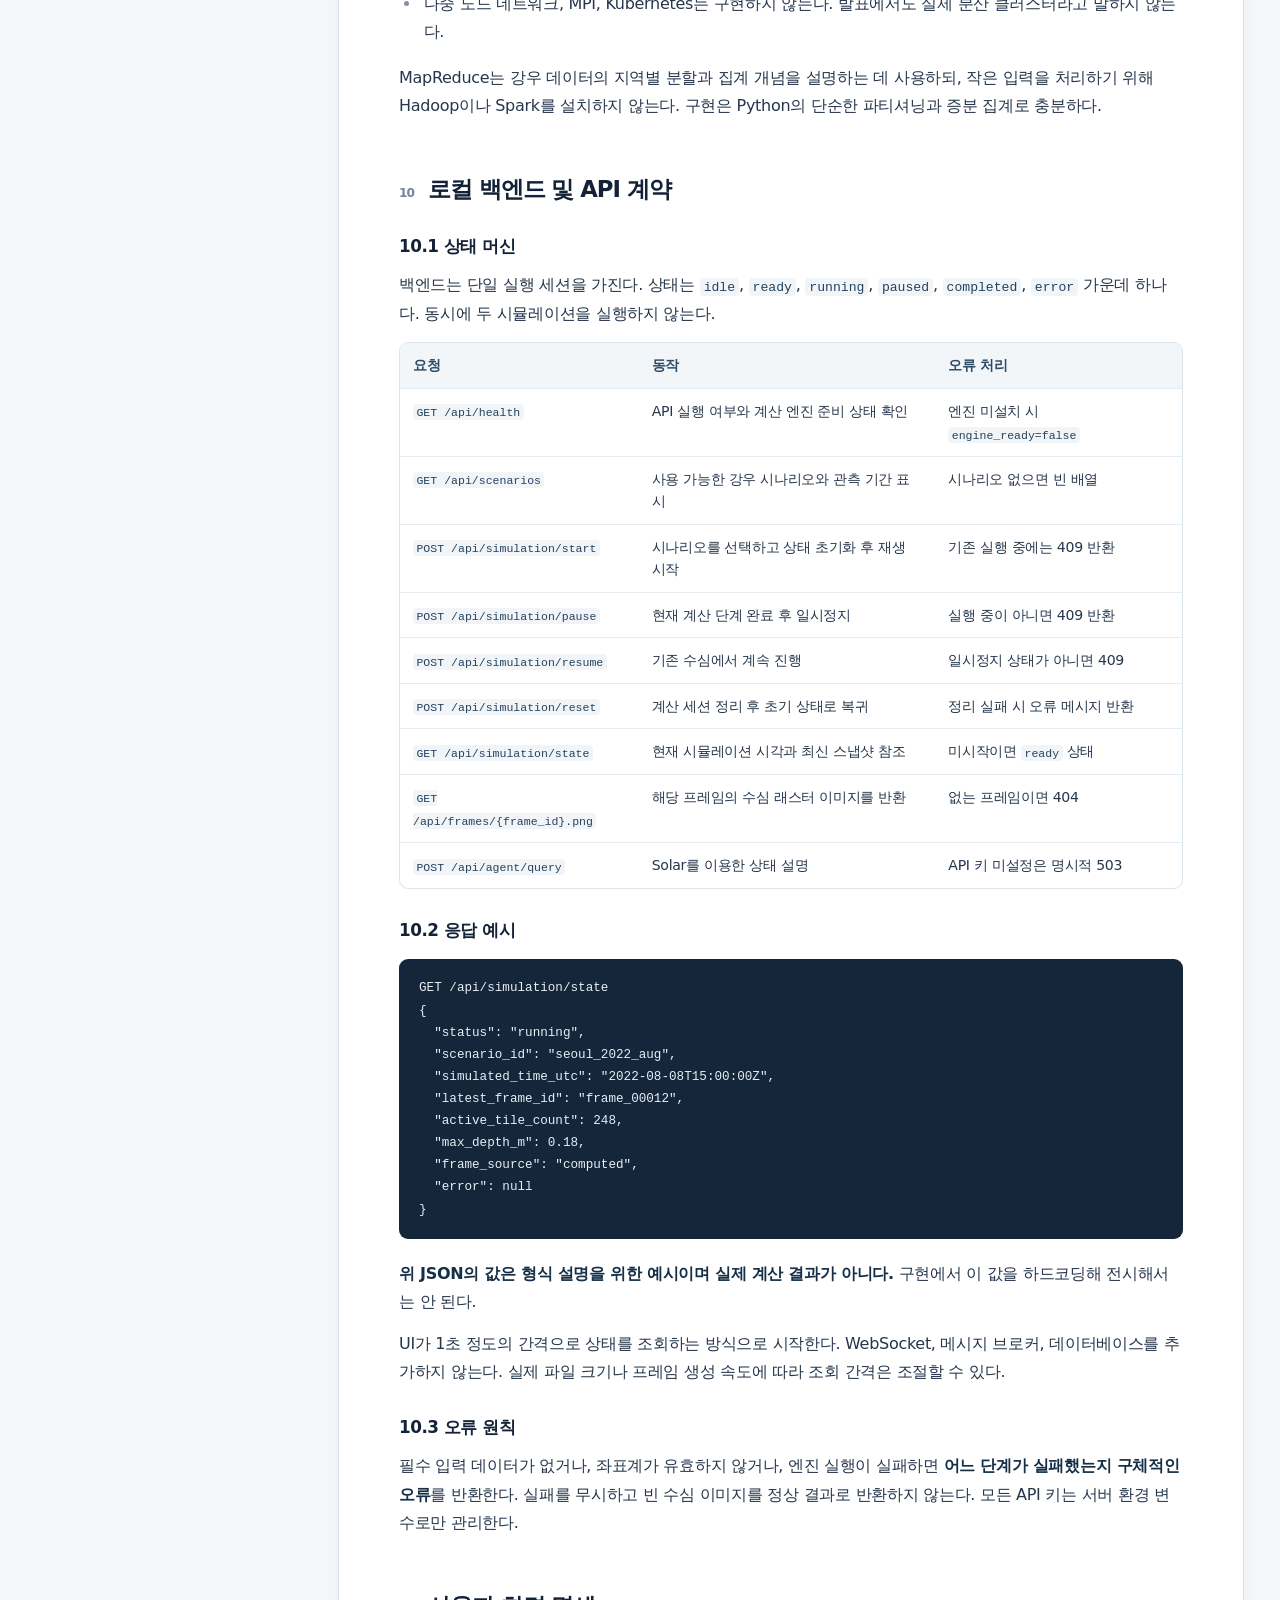
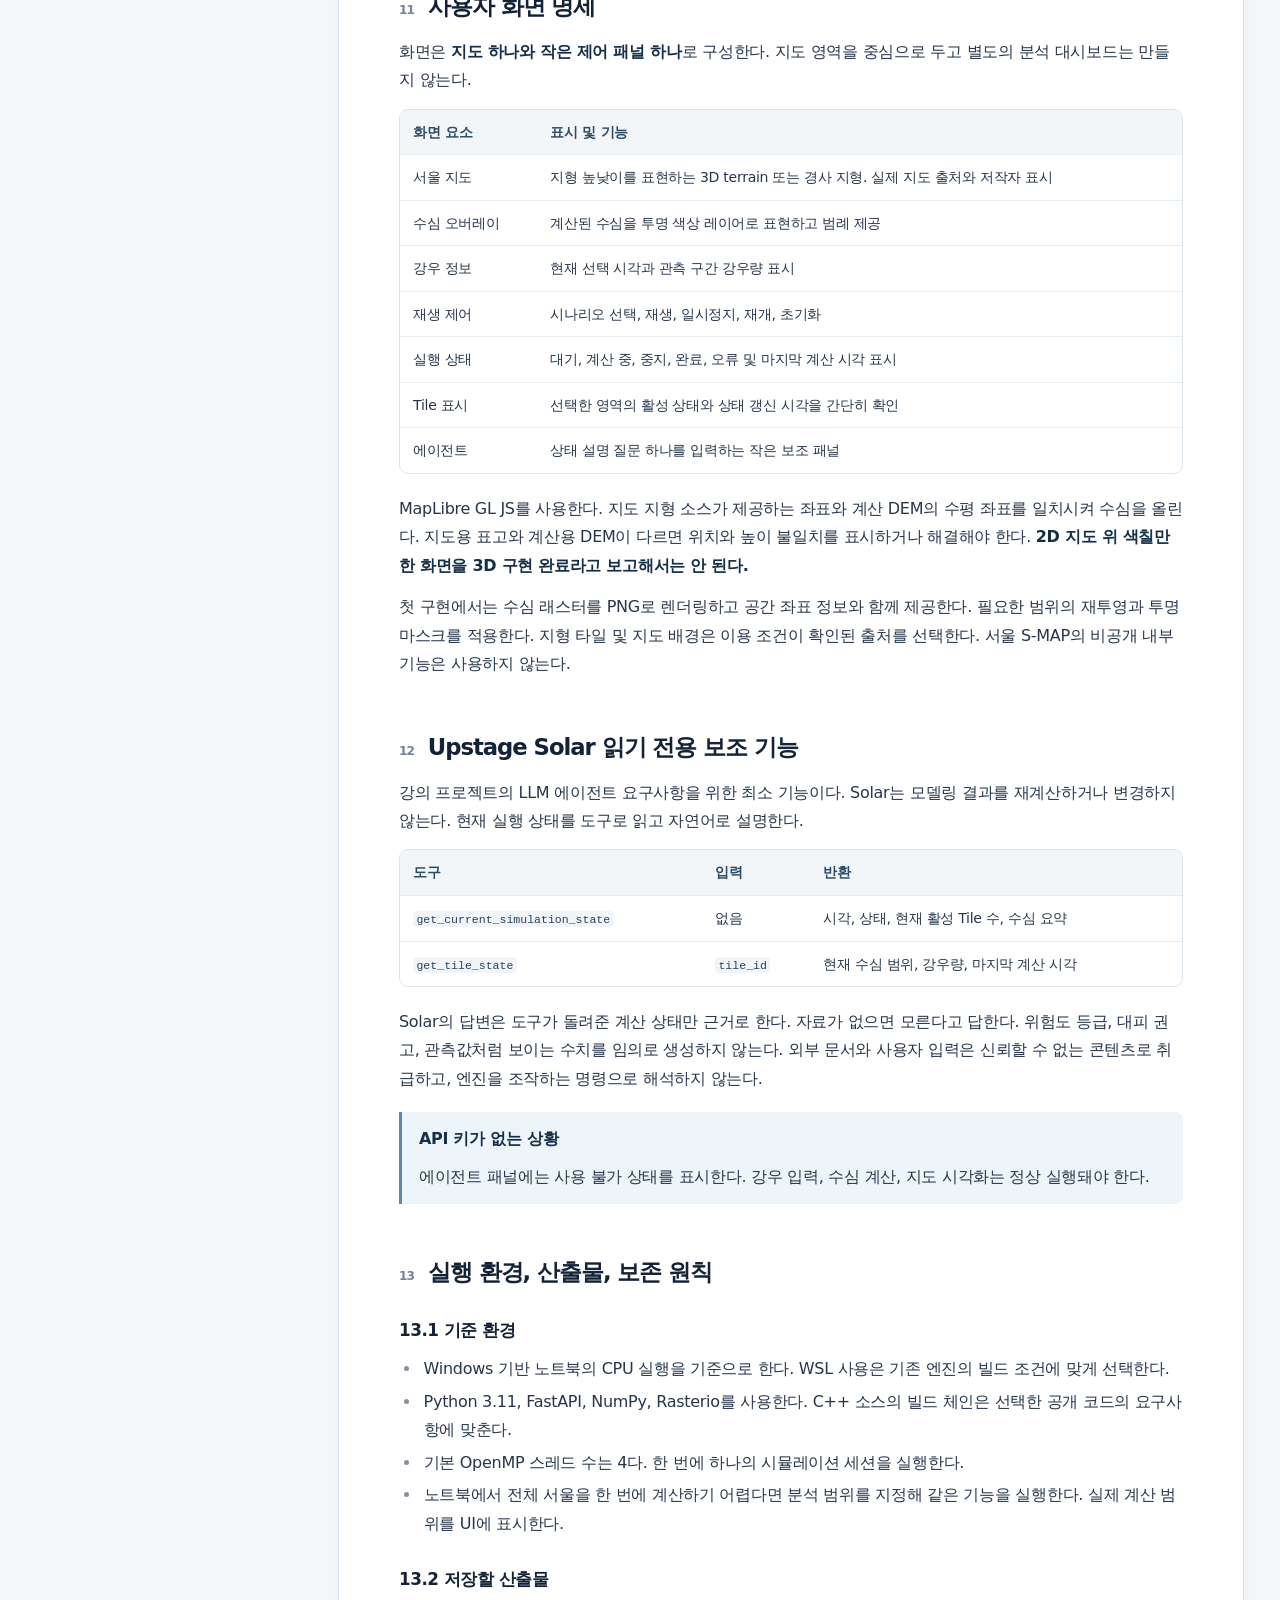
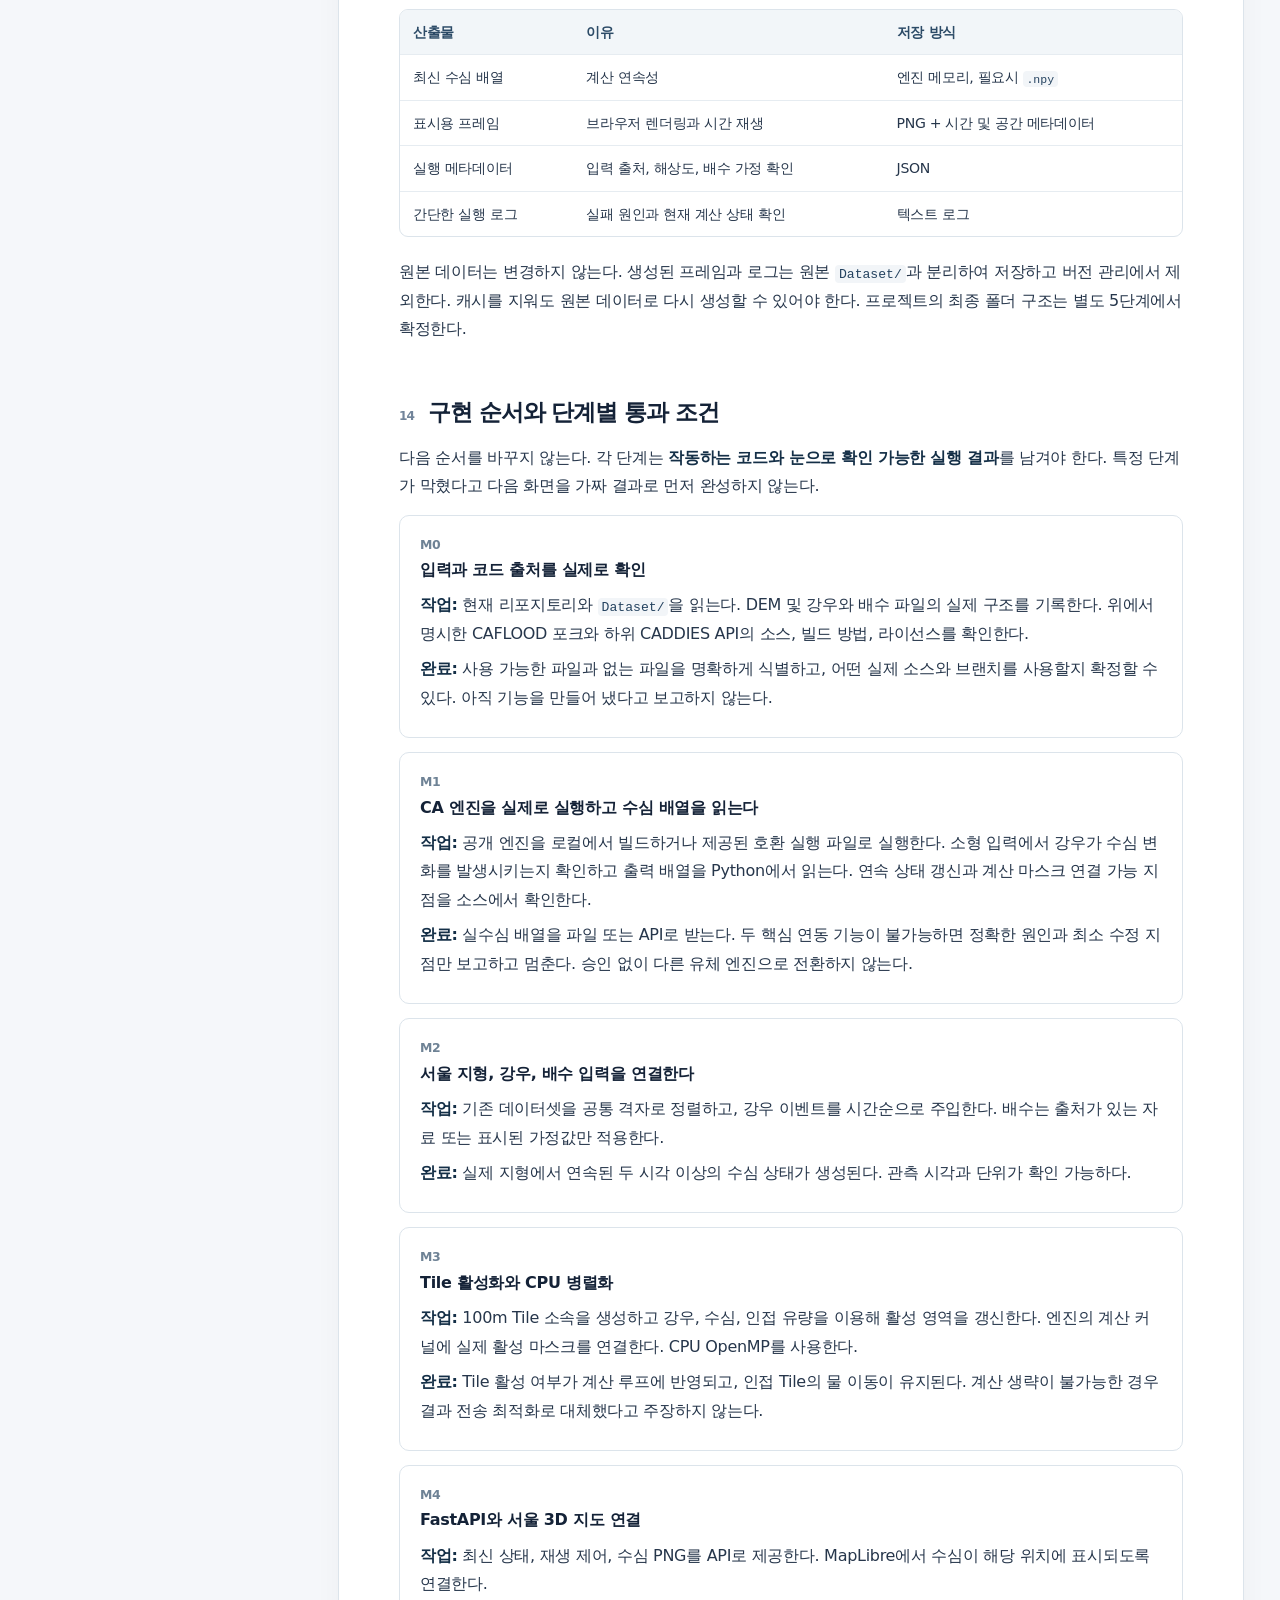
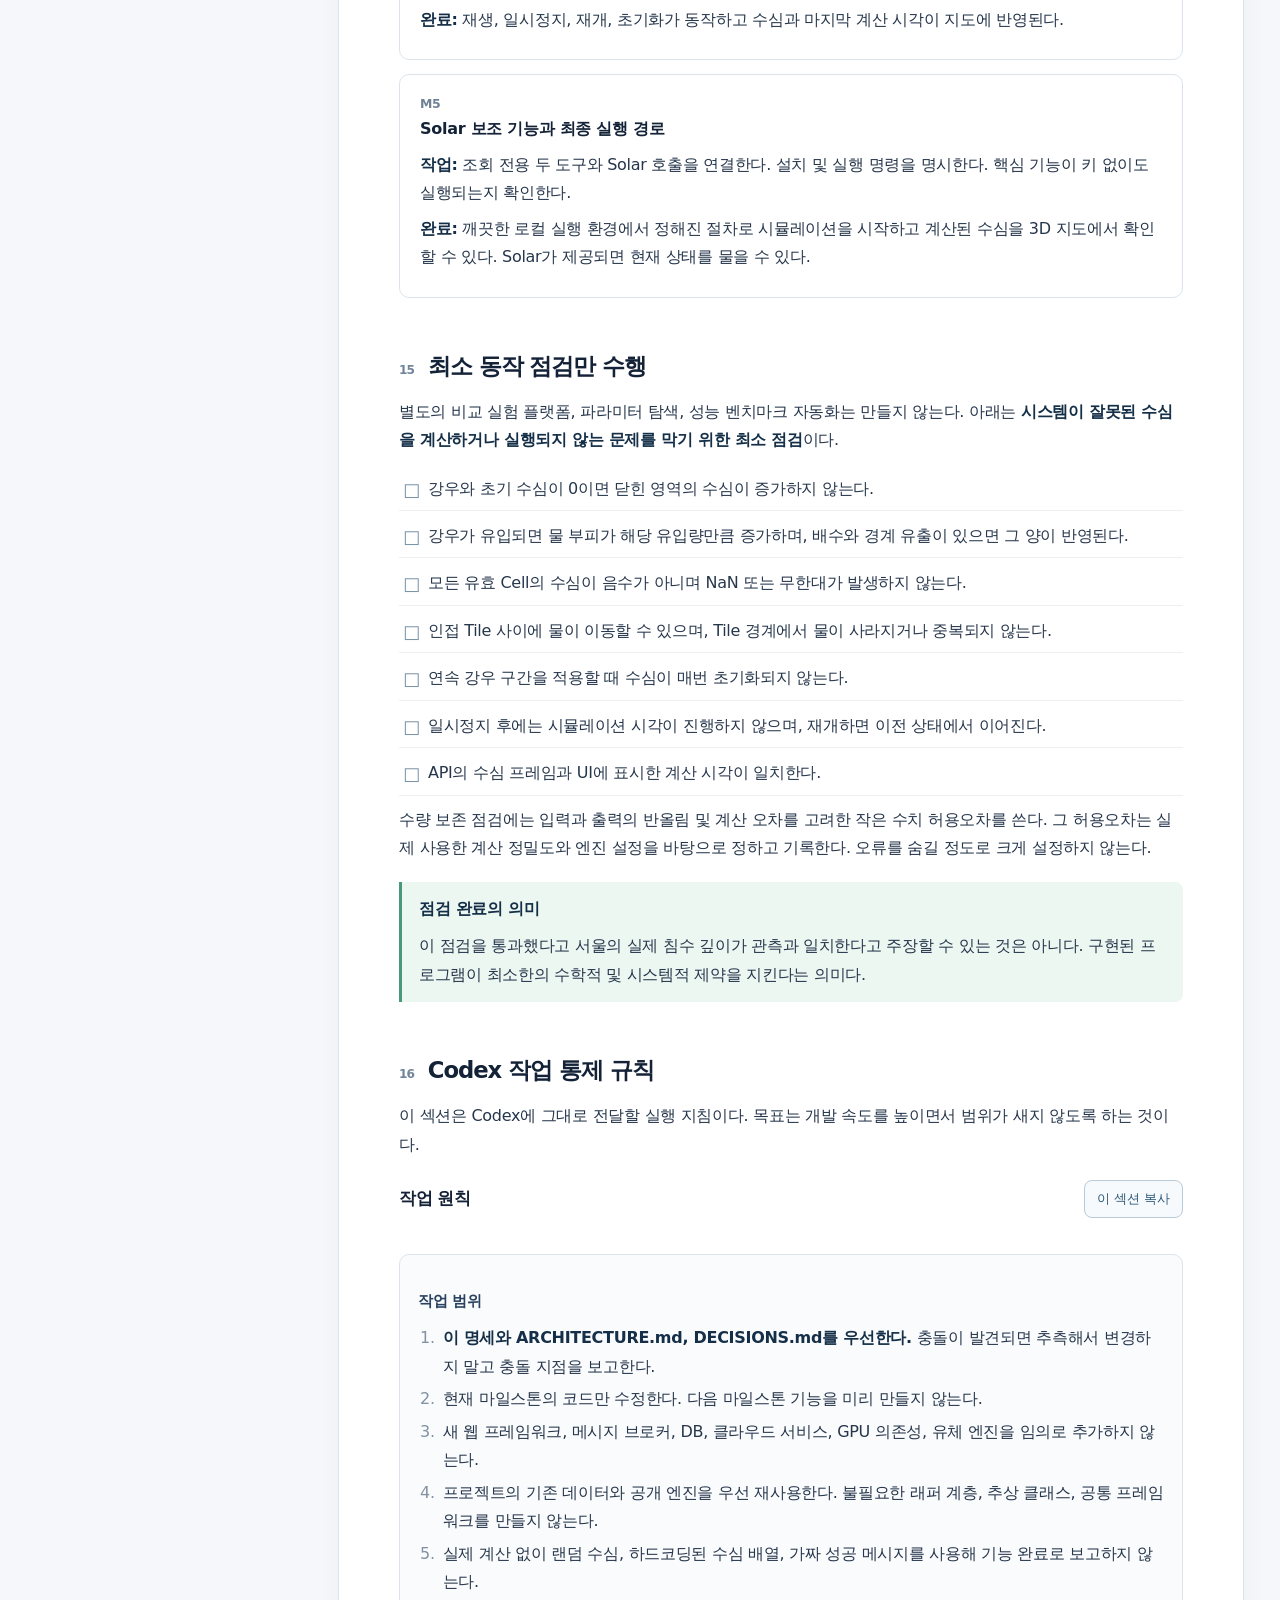
==== commit d159f262: "ralph: configure full-grid adaptive development goals and acceptance" ====
--- a/docs/DEVELOPMENT_SPEC.html
+++ b/docs/DEVELOPMENT_SPEC.html
@@ -14,6 +14,7 @@
 </style>
 </head>
 <body>
+<p role="note" style="padding:16px;margin:0;background:#fff7eb;color:#142237">이 문서는 이전 선택적 영역 계산의 설계 기록입니다. 2026년 11월 25일 이후 개발은 <a href="DEVELOPMENT_SPEC.md">프로젝트 개선 방향</a>과 <a href="AUTONOMOUS_DEVELOPMENT.md">개발 및 자율 실행 지침</a>을 따릅니다. 충돌하는 기존 요구사항은 새 명세로 대체합니다.</p>
 <div class="layout">
 <aside class="side">
  <div class="brand">Anti-Flood</div><div class="side-sub">Development Specification<br>사용자 검수본 v0.9</div>
